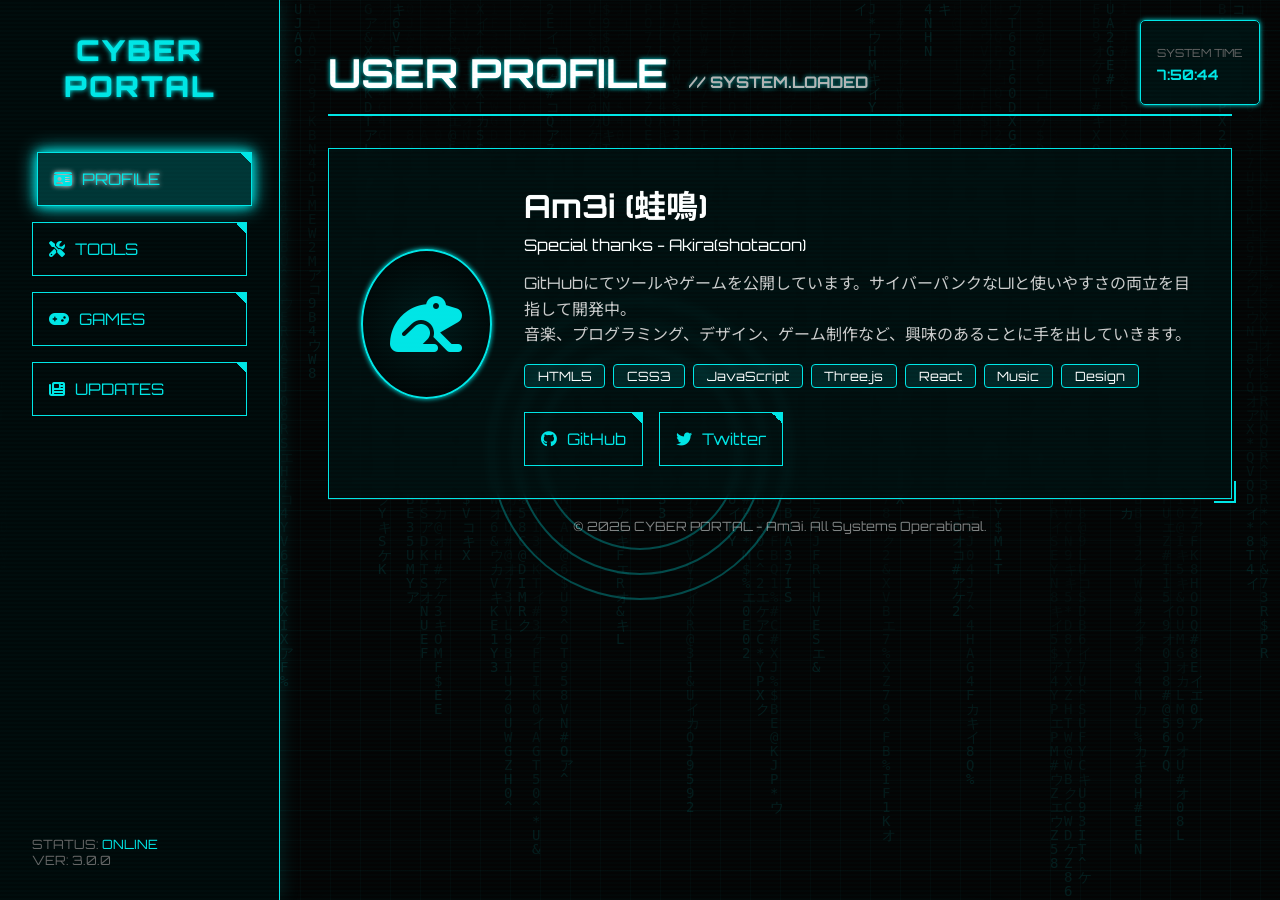
==== index.html @ ef59eb1f "Update index.html" ====
<!DOCTYPE html>
<html lang="ja">
<head>
    <meta charset="UTF-8">
    <meta name="viewport" content="width=device-width, initial-scale=1.0">
    <title>CYBER PORTAL - Am3i</title>
    <!-- Google Fonts -->
    <link href="https://fonts.googleapis.com/css2?family=Orbitron:wght@400;500;700;900&family=Noto+Sans+JP:wght@300;400;500;700&display=swap" rel="stylesheet">
    <!-- Font Awesome (アイコン用) -->
    <link rel="stylesheet" href="https://cdnjs.cloudflare.com/ajax/libs/font-awesome/6.4.0/css/all.min.css">
    
    <style>
        /* --- 変数定義 --- */
        :root {
            --primary-color: #00e6e6;
            --secondary-color: #003333;
            --accent-color: #ff0055;
            --bg-color: #050505;
            --text-color: #ffffff;
            --glass-bg: rgba(0, 30, 30, 0.85);
            --border-width: 2px;
            --glow-strong: 0 0 10px var(--primary-color), 0 0 20px var(--primary-color);
            --glow-soft: 0 0 5px var(--primary-color);
        }

        /* --- 基本設定 --- */
        * {
            box-sizing: border-box;
            margin: 0;
            padding: 0;
        }

        body {
            font-family: 'Orbitron', 'Noto Sans JP', sans-serif;
            background-color: var(--bg-color);
            color: var(--text-color);
            overflow-x: hidden;
            min-height: 100vh;
            display: flex;
            flex-direction: column;
            background-image: 
                linear-gradient(rgba(0, 230, 230, 0.03) 1px, transparent 1px),
                linear-gradient(90deg, rgba(0, 230, 230, 0.03) 1px, transparent 1px);
            background-size: 30px 30px;
            position: relative;
        }

        /* --- 背景アニメーション (Scanline) --- */
        .scanline {
            position: fixed;
            top: 0;
            left: 0;
            width: 100%;
            height: 100%;
            background: linear-gradient(to bottom, transparent 50%, rgba(0, 230, 230, 0.02) 51%);
            background-size: 100% 4px;
            pointer-events: none;
            z-index: 1000;
            animation: scanlineMove 8s linear infinite;
        }

        @keyframes scanlineMove {
            0% { transform: translateY(0); }
            100% { transform: translateY(4px); }
        }

        /* --- マトリックス風背景 --- */
        .matrix-bg {
            position: fixed;
            top: 0;
            left: 0;
            width: 100%;
            height: 100%;
            pointer-events: none;
            z-index: 0;
            opacity: 0.1;
        }

        /* --- 3Dホログラム --- */
        .hologram-container {
            position: fixed;
            top: 50%;
            left: 50%;
            transform: translate(-50%, -50%);
            width: 400px;
            height: 400px;
            pointer-events: none;
            z-index: 0;
            opacity: 0;
            transition: opacity 1s;
        }

        .hologram-container.active {
            opacity: 0.3;
        }

        .hologram-ring {
            position: absolute;
            top: 50%;
            left: 50%;
            transform: translate(-50%, -50%);
            border: 2px solid var(--primary-color);
            border-radius: 50%;
            animation: holoRotate 10s linear infinite;
        }

        .hologram-ring:nth-child(1) {
            width: 300px;
            height: 300px;
            animation-duration: 8s;
        }

        .hologram-ring:nth-child(2) {
            width: 250px;
            height: 250px;
            animation-duration: 12s;
            animation-direction: reverse;
        }

        .hologram-ring:nth-child(3) {
            width: 200px;
            height: 200px;
            animation-duration: 15s;
        }

        @keyframes holoRotate {
            0% { transform: translate(-50%, -50%) rotateZ(0deg) rotateY(60deg); }
            100% { transform: translate(-50%, -50%) rotateZ(360deg) rotateY(60deg); }
        }

        /* --- レイアウト --- */
        .main-container {
            display: flex;
            flex: 1;
            height: 100vh;
            overflow: hidden;
            position: relative;
            z-index: 1;
        }

        /* モバイル対応 */
        @media (max-width: 768px) {
            .main-container {
                flex-direction: column;
            }
        }

        /* --- サイドバー (ナビゲーション) --- */
        .sidebar {
            width: 280px;
            background: rgba(0, 10, 10, 0.9);
            border-right: 1px solid var(--primary-color);
            padding: 2rem;
            display: flex;
            flex-direction: column;
            gap: 2rem;
            box-shadow: 5px 0 15px rgba(0, 230, 230, 0.1);
            z-index: 10;
            backdrop-filter: blur(10px);
        }

        @media (max-width: 768px) {
            .sidebar {
                width: 100%;
                height: auto;
                flex-direction: row;
                padding: 1rem;
                overflow-x: auto;
                border-right: none;
                border-bottom: 1px solid var(--primary-color);
                gap: 1rem;
            }
        }

        .brand {
            font-size: 1.8rem;
            font-weight: 900;
            color: var(--primary-color);
            text-shadow: var(--glow-soft);
            letter-spacing: 2px;
            margin-bottom: 1rem;
            text-align: center;
            cursor: pointer;
            transition: all 0.3s;
            position: relative;
        }

        .brand:hover {
            text-shadow: var(--glow-strong);
            transform: scale(1.05);
        }

        .brand::after {
            content: '';
            position: absolute;
            bottom: -5px;
            left: 0;
            width: 0;
            height: 2px;
            background: var(--primary-color);
            transition: width 0.3s;
        }

        .brand:hover::after {
            width: 100%;
        }

        .nav-menu {
            display: flex;
            flex-direction: column;
            gap: 1rem;
        }

        @media (max-width: 768px) {
            .brand { display: none; }
            .nav-menu { flex-direction: row; width: 100%; justify-content: space-around; }
        }

        /* --- サイバーボタン --- */
        .cyber-button {
            background: transparent;
            border: 1px solid var(--primary-color);
            color: var(--primary-color);
            padding: 1rem;
            font-family: 'Orbitron', sans-serif;
            font-size: 1rem;
            cursor: pointer;
            transition: all 0.2s;
            position: relative;
            overflow: hidden;
            text-align: left;
            display: flex;
            align-items: center;
            gap: 10px;
            text-decoration: none;
        }
        
        .cyber-button::before {
            content: '';
            position: absolute;
            top: 0;
            right: 0;
            width: 10px;
            height: 10px;
            background: linear-gradient(45deg, transparent 50%, var(--primary-color) 50%);
        }

        .cyber-button::after {
            content: '';
            position: absolute;
            top: 50%;
            left: 50%;
            width: 0;
            height: 0;
            background: rgba(0, 230, 230, 0.3);
            border-radius: 50%;
            transform: translate(-50%, -50%);
            transition: width 0.6s, height 0.6s;
        }

        .cyber-button:active::after {
            width: 300px;
            height: 300px;
        }

        .cyber-button:hover, .cyber-button.active {
            background: rgba(0, 230, 230, 0.2);
            box-shadow: var(--glow-strong);
            transform: translateX(5px);
            text-shadow: 0 0 5px #fff;
        }

        @media (max-width: 768px) {
            .cyber-button:hover, .cyber-button.active {
                transform: translateY(-2px);
            }
            .cyber-button {
                justify-content: center;
                padding: 0.8rem;
                font-size: 0.8rem;
                flex: 1;
            }
            .cyber-button span {
                display: none;
            }
            .cyber-button i {
                font-size: 1.2rem;
            }
        }

        /* --- コンテンツエリア --- */
        .content-area {
            flex: 1;
            padding: 3rem;
            overflow-y: auto;
            position: relative;
        }

        @media (max-width: 768px) {
            .content-area {
                padding: 1.5rem;
            }
        }

        .section {
            display: none;
            animation: fadeIn 0.5s ease-in-out;
            max-width: 1000px;
            margin: 0 auto;
        }

        .section.active {
            display: block;
        }

        .section-title {
            font-size: 2.5rem;
            color: var(--text-color);
            border-bottom: 2px solid var(--primary-color);
            padding-bottom: 1rem;
            margin-bottom: 2rem;
            text-shadow: var(--glow-soft);
            position: relative;
        }

        .section-title::after {
            content: ' // SYSTEM.LOADED';
            font-size: 1rem;
            opacity: 0.7;
            margin-left: 1rem;
        }

        /* --- Profile Section --- */
        .profile-card {
            background: rgba(0, 20, 20, 0.6);
            border: 1px solid var(--primary-color);
            padding: 2rem;
            display: flex;
            gap: 2rem;
            align-items: center;
            position: relative;
            backdrop-filter: blur(5px);
        }

        .profile-card::after {
            content: '';
            position: absolute;
            bottom: -5px;
            right: -5px;
            width: 20px;
            height: 20px;
            border-bottom: 2px solid var(--primary-color);
            border-right: 2px solid var(--primary-color);
        }

        .avatar {
            width: 150px;
            height: 150px;
            border: 2px solid var(--primary-color);
            border-radius: 50%;
            background: radial-gradient(circle, #001a1a, #000);
            display: flex;
            align-items: center;
            justify-content: center;
            font-size: 4rem;
            color: var(--primary-color);
            box-shadow: var(--glow-soft);
            overflow: hidden;
            cursor: pointer;
            transition: all 0.3s;
            position: relative;
        }
        
        .avatar:hover {
            transform: scale(1.1) rotate(5deg);
            box-shadow: var(--glow-strong);
        }

        .avatar:active {
            animation: frogJump 0.6s ease-out;
        }

        @keyframes frogJump {
            0% { transform: scale(1) translateY(0); }
            30% { transform: scale(1.2, 0.8) translateY(0); }
            50% { transform: scale(0.9, 1.1) translateY(-50px) rotate(20deg); }
            70% { transform: scale(1.1, 0.9) translateY(-20px) rotate(-10deg); }
            85% { transform: scale(0.95, 1.05) translateY(0); }
            100% { transform: scale(1) translateY(0); }
        }

        .frog-speech {
            position: absolute;
            top: -60px;
            left: 50%;
            transform: translateX(-50%) scale(0);
            background: rgba(0, 230, 230, 0.9);
            color: #000;
            padding: 10px 15px;
            border-radius: 10px;
            font-size: 0.9rem;
            white-space: nowrap;
            pointer-events: none;
            transition: all 0.3s;
            font-family: 'Noto Sans JP', sans-serif;
            z-index: 100;
        }

        .frog-speech::after {
            content: '';
            position: absolute;
            bottom: -10px;
            left: 50%;
            transform: translateX(-50%);
            border-left: 10px solid transparent;
            border-right: 10px solid transparent;
            border-top: 10px solid rgba(0, 230, 230, 0.9);
        }

        .frog-speech.show {
            transform: translateX(-50%) scale(1);
        }

        /* 蛙の波紋エフェクト */
        .ripple {
            position: absolute;
            border: 2px solid var(--primary-color);
            border-radius: 50%;
            width: 150px;
            height: 150px;
            animation: rippleEffect 1s ease-out;
            pointer-events: none;
        }

        @keyframes rippleEffect {
            0% {
                transform: scale(1);
                opacity: 1;
            }
            100% {
                transform: scale(2.5);
                opacity: 0;
            }
        }

        .profile-info h2 {
            font-size: 2rem;
            margin-bottom: 0.5rem;
        }

        .skill-tags {
            display: flex;
            gap: 0.5rem;
            margin-top: 1rem;
            flex-wrap: wrap;
        }

        .tag {
            background: rgba(0, 230, 230, 0.1);
            border: 1px solid var(--primary-color);
            padding: 0.2rem 0.8rem;
            font-size: 0.8rem;
            border-radius: 4px;
            transition: all 0.3s;
            cursor: pointer;
            position: relative;
            overflow: hidden;
        }

        .tag::before {
            content: '';
            position: absolute;
            top: 50%;
            left: 50%;
            width: 0;
            height: 0;
            background: radial-gradient(circle, var(--primary-color), transparent);
            transform: translate(-50%, -50%);
            transition: width 0.3s, height 0.3s;
        }

        .tag:hover::before {
            width: 200px;
            height: 200px;
        }

        .tag:hover {
            background: rgba(0, 230, 230, 0.3);
            transform: translateY(-2px);
            box-shadow: var(--glow-soft);
        }

        @media (max-width: 768px) {
            .profile-card { flex-direction: column; text-align: center; }
        }

        /* --- Grid Layout (Tools & Games) --- */
        .card-grid {
            display: grid;
            grid-template-columns: repeat(auto-fill, minmax(280px, 1fr));
            gap: 2rem;
        }

        .item-card {
            background: rgba(0, 15, 15, 0.8);
            border: 1px solid #333;
            transition: all 0.3s;
            position: relative;
            overflow: hidden;
            height: 100%;
            display: flex;
            flex-direction: column;
            backdrop-filter: blur(5px);
        }

        .item-card::before {
            content: '';
            position: absolute;
            top: 0;
            left: -100%;
            width: 100%;
            height: 100%;
            background: linear-gradient(90deg, transparent, rgba(0, 230, 230, 0.2), transparent);
            transition: left 0.5s;
        }

        .item-card:hover::before {
            left: 100%;
        }

        .item-card:hover {
            border-color: var(--primary-color);
            transform: translateY(-5px) rotateX(2deg);
            box-shadow: var(--glow-soft), 0 10px 30px rgba(0, 0, 0, 0.5);
        }

        .card-image {
            height: 150px;
            background: linear-gradient(135deg, #002222, #001111);
            display: flex;
            align-items: center;
            justify-content: center;
            border-bottom: 1px solid #333;
            font-size: 3rem;
            color: rgba(0, 230, 230, 0.5);
            transition: all 0.3s;
            position: relative;
            overflow: hidden;
        }

        .card-image::before {
            content: '';
            position: absolute;
            width: 100%;
            height: 100%;
            background: radial-gradient(circle at center, rgba(0, 230, 230, 0.1), transparent);
            opacity: 0;
            transition: opacity 0.3s;
        }

        .item-card:hover .card-image::before {
            opacity: 1;
        }

        .item-card:hover .card-image {
            color: var(--primary-color);
            font-size: 3.5rem;
        }

        .item-card:hover .card-image i {
            animation: iconFloat 2s ease-in-out infinite;
        }

        @keyframes iconFloat {
            0%, 100% { transform: translateY(0); }
            50% { transform: translateY(-10px); }
        }

        .card-content {
            padding: 1.5rem;
            flex: 1;
            display: flex;
            flex-direction: column;
        }

        .card-title {
            font-size: 1.2rem;
            color: var(--primary-color);
            margin-bottom: 0.5rem;
        }

        .card-desc {
            font-size: 0.9rem;
            color: #ccc;
            margin-bottom: 1rem;
            flex: 1;
            line-height: 1.5;
        }

        .card-link {
            display: inline-block;
            text-align: center;
            background: rgba(0, 230, 230, 0.1);
            border: 1px solid var(--primary-color);
            color: var(--primary-color);
            padding: 0.5rem;
            text-decoration: none;
            transition: all 0.2s;
            margin-top: auto;
            position: relative;
            overflow: hidden;
        }

        .card-link::before {
            content: '';
            position: absolute;
            top: 0;
            left: -100%;
            width: 100%;
            height: 100%;
            background: var(--primary-color);
            transition: left 0.3s;
            z-index: -1;
        }

        .card-link:hover::before {
            left: 0;
        }

        .card-link:hover {
            color: #000;
        }

        /* --- Update Logs (Accordion) --- */
        .update-list {
            display: flex;
            flex-direction: column;
            gap: 1rem;
        }

        .update-item {
            border: 1px solid rgba(0, 230, 230, 0.3);
            background: rgba(0, 10, 10, 0.5);
            backdrop-filter: blur(5px);
            transition: all 0.3s;
        }

        .update-item:hover {
            border-color: var(--primary-color);
            box-shadow: var(--glow-soft);
        }

        .update-summary {
            padding: 1rem 1.5rem;
            cursor: pointer;
            display: flex;
            justify-content: space-between;
            align-items: center;
            list-style: none;
            transition: 0.2s;
        }
        
        .update-summary::-webkit-details-marker {
            display: none;
        }

        .update-summary:hover {
            background: rgba(0, 230, 230, 0.1);
        }

        .update-date {
            font-family: 'Orbitron';
            color: var(--primary-color);
            min-width: 120px;
        }
        
        .update-title {
            flex: 1;
            font-weight: bold;
        }

        .update-icon {
            transition: transform 0.3s;
        }

        details[open] .update-icon {
            transform: rotate(180deg);
        }

        details[open] .update-summary {
            border-bottom: 1px solid rgba(0, 230, 230, 0.3);
            background: rgba(0, 230, 230, 0.05);
        }

        .update-details {
            padding: 1.5rem;
            line-height: 1.6;
            color: #ddd;
            animation: fadeIn 0.3s;
        }

        .update-details ul {
            padding-left: 1.5rem;
        }

        .new-badge {
            background: var(--accent-color);
            color: white;
            padding: 2px 8px;
            font-size: 0.7rem;
            border-radius: 2px;
            margin-right: 10px;
            animation: pulse 2s infinite;
        }

        /* --- Footer --- */
        .cyber-footer {
            text-align: center;
            padding: 1rem;
            font-size: 0.8rem;
            opacity: 0.5;
            border-top: 1px solid #333;
            cursor: pointer;
            transition: all 0.3s;
            position: relative;
        }

        .cyber-footer:hover {
            opacity: 1;
            color: var(--primary-color);
        }

        /* --- パーティクル --- */
        .particle {
            position: fixed;
            pointer-events: none;
            z-index: 999;
            font-size: 20px;
            animation: particleFloat 2s ease-out forwards;
        }

        @keyframes particleFloat {
            0% { 
                opacity: 1;
                transform: translateY(0) scale(1) rotate(0deg);
            }
            100% { 
                opacity: 0;
                transform: translateY(-100px) scale(0) rotate(360deg);
            }
        }

        /* --- 時計とステータス表示 --- */
        .status-display {
            position: fixed;
            top: 20px;
            right: 20px;
            background: rgba(0, 20, 20, 0.8);
            border: 1px solid var(--primary-color);
            padding: 1rem;
            border-radius: 5px;
            font-family: 'Orbitron';
            font-size: 0.9rem;
            z-index: 100;
            backdrop-filter: blur(10px);
            box-shadow: var(--glow-soft);
        }

        .status-display div {
            margin: 5px 0;
        }

        .status-label {
            color: #666;
            font-size: 0.7rem;
        }

        .status-value {
            color: var(--primary-color);
            font-weight: bold;
        }

        @media (max-width: 768px) {
            .status-display {
                top: auto;
                bottom: 80px;
                right: 10px;
                font-size: 0.7rem;
                padding: 0.5rem;
            }
        }

        /* --- コマンドライン風ターミナル --- */
        .terminal {
            position: fixed;
            bottom: -400px;
            left: 50%;
            transform: translateX(-50%);
            width: 90%;
            max-width: 700px;
            height: 350px;
            background: rgba(0, 0, 0, 0.95);
            border: 2px solid var(--primary-color);
            border-radius: 5px;
            padding: 1rem;
            font-family: 'Courier New', monospace;
            font-size: 0.9rem;
            color: var(--primary-color);
            z-index: 2000;
            transition: bottom 0.5s cubic-bezier(0.68, -0.55, 0.265, 1.55);
            overflow-y: auto;
            box-shadow: 0 -10px 50px rgba(0, 230, 230, 0.3);
        }

        .terminal.show {
            bottom: 20px;
        }

        .terminal-header {
            display: flex;
            justify-content: space-between;
            margin-bottom: 10px;
            border-bottom: 1px solid var(--primary-color);
            padding-bottom: 5px;
        }

        .terminal-close {
            cursor: pointer;
            color: var(--accent-color);
            transition: all 0.2s;
        }

        .terminal-close:hover {
            color: #fff;
            text-shadow: 0 0 10px var(--accent-color);
        }

        .terminal-line {
            margin: 5px 0;
            animation: typeIn 0.5s;
        }

        .terminal-line::before {
            content: '> ';
            color: var(--primary-color);
        }

        @keyframes typeIn {
            from { opacity: 0; transform: translateX(-10px); }
            to { opacity: 1; transform: translateX(0); }
        }

        /* --- Animations --- */
        @keyframes fadeIn {
            from { opacity: 0; transform: translateY(10px); }
            to { opacity: 1; transform: translateY(0); }
        }

        @keyframes pulse {
            0% { box-shadow: 0 0 0 0 rgba(255, 0, 85, 0.7); }
            70% { box-shadow: 0 0 0 10px rgba(255, 0, 85, 0); }
            100% { box-shadow: 0 0 0 0 rgba(255, 0, 85, 0); }
        }

        @keyframes glitch {
            0% { transform: translate(0); }
            20% { transform: translate(-2px, 2px); }
            40% { transform: translate(-2px, -2px); }
            60% { transform: translate(2px, 2px); }
            80% { transform: translate(2px, -2px); }
            100% { transform: translate(0); }
        }

        .glitch-text {
            cursor: pointer;
            transition: all 0.3s;
        }

        .glitch-text:hover {
            animation: glitch 0.3s infinite;
            color: var(--primary-color);
        }

        /* --- カーソルトレイル --- */
        .cursor-trail {
            position: fixed;
            width: 10px;
            height: 10px;
            border-radius: 50%;
            background: var(--primary-color);
            pointer-events: none;
            z-index: 9999;
            opacity: 0.5;
            animation: trailFade 0.5s forwards;
        }

        @keyframes trailFade {
            to {
                transform: scale(2);
                opacity: 0;
            }
        }

        /* --- スクロールバーカスタマイズ --- */
        ::-webkit-scrollbar {
            width: 10px;
        }

        ::-webkit-scrollbar-track {
            background: #000;
            border-left: 1px solid #333;
        }

        ::-webkit-scrollbar-thumb {
            background: var(--primary-color);
            border-radius: 5px;
        }

        ::-webkit-scrollbar-thumb:hover {
            background: #00ffff;
        }
        
        /* --- 隠し要素: Akira Reveal --- */
        .secret-overlay {
            position: fixed;
            top: 0;
            left: 0;
            width: 100%;
            height: 100%;
            background: rgba(0, 0, 0, 0.85);
            z-index: 10000;
            display: flex;
            align-items: center;
            justify-content: center;
            opacity: 0;
            pointer-events: none;
            transition: opacity 0.5s;
            perspective: 1500px; /* 3D効果用 */
        }
        
        .secret-overlay.active {
            opacity: 1;
            pointer-events: auto;
        }
        
        .secret-page {
            width: 80%;
            max-width: 600px;
            height: auto;
            background: #fff;
            padding: 20px;
            border-radius: 5px;
            transform-origin: left center;
            transform: rotateY(-90deg); /* 閉じた本のように初期状態は横向き */
            transition: transform 1s cubic-bezier(0.175, 0.885, 0.32, 1.275);
            box-shadow: 0 0 50px rgba(0, 230, 230, 0.2);
            position: relative;
        }
        
        .secret-overlay.active .secret-page {
            transform: rotateY(0deg); /* ページが開く */
        }
        
        /* ページめくり効果のディテール */
        .secret-page::before {
            content: '';
            position: absolute;
            top: 0;
            bottom: 0;
            left: 0;
            width: 40px;
            background: linear-gradient(to right, rgba(0,0,0,0.2), transparent);
            pointer-events: none;
        }

    </style>
</head>
<body>

    <canvas class="matrix-bg" id="matrixCanvas"></canvas>
    <div class="scanline"></div>
    
    <!-- ホログラム演出 -->
    <div class="hologram-container" id="hologram">
        <div class="hologram-ring"></div>
        <div class="hologram-ring"></div>
        <div class="hologram-ring"></div>
    </div>

    <!-- ステータス表示 (VISITORS削除) -->
    <div class="status-display">
        <div><span class="status-label">SYSTEM TIME</span></div>
        <div class="status-value" id="currentTime">00:00:00</div>
    </div>

    <div class="main-container">
        <!-- ナビゲーションサイドバー -->
<nav class="sidebar">
<div class="brand" onclick="brandClick()">CYBER<br>PORTAL</div>
<div class="nav-menu">
<button class="cyber-button active" onclick="showSection('profile')">
<i class="fas fa-id-card"></i> <span>PROFILE</span>
</button>
<button class="cyber-button" onclick="showSection('tools')">
<i class="fas fa-tools"></i> <span>TOOLS</span>
</button>
<button class="cyber-button" onclick="showSection('games')">
<i class="fas fa-gamepad"></i> <span>GAMES</span>
</button>
<button class="cyber-button" onclick="showSection('updates')">
<i class="fas fa-newspaper"></i> <span>UPDATES</span>
</button>
</div>
        <div style="margin-top: auto; font-size: 0.8rem; color: #666;">
            STATUS: <span style="color: var(--primary-color)">ONLINE</span><br>
            VER: 3.0.0
        </div>
    </nav>

    <!-- メインコンテンツ -->
    <main class="content-area">
        
        <!-- 自己紹介セクション -->
        <section id="profile" class="section active">
            <h1 class="section-title">USER PROFILE</h1>
            <div class="profile-card">
                <div class="avatar" onclick="frogClick(event)">
                    <div class="frog-speech" id="frogSpeech">ケロケロ🐸</div>
                    <i class="fas fa-frog"></i>
                </div>
                <div class="profile-info">
                    <h2 class="glitch-text">Am3i (蛙鳴)</h2>
                    <!-- 隠し要素トリガー -->
                    <p id="special-thanks-trigger" style="cursor: help; transition: color 0.3s;" onmouseover="this.style.color='var(--accent-color)'" onmouseout="this.style.color=''">
                        Special thanks - Akira(shotacon)
                    </p>
                    <p style="margin-top: 1rem; color: #ccc; line-height: 1.6;">
                        GitHubにてツールやゲームを公開しています。サイバーパンクなUIと使いやすさの両立を目指して開発中。<br>
                        音楽、プログラミング、デザイン、ゲーム制作など、興味のあることに手を出していきます。
                    </p>
                    <div class="skill-tags">
                        <span class="tag" onclick="tagClick(event, this)">HTML5</span>
                        <span class="tag" onclick="tagClick(event, this)">CSS3</span>
                        <span class="tag" onclick="tagClick(event, this)">JavaScript</span>
                        <span class="tag" onclick="tagClick(event, this)">Three.js</span>
                        <span class="tag" onclick="tagClick(event, this)">React</span>
                        <span class="tag" onclick="tagClick(event, this)">Music</span>
                        <span class="tag" onclick="tagClick(event, this)">Design</span>
                    </div>
                    <div style="margin-top: 1.5rem; display: flex; gap: 1rem;">
                        <a href="#" class="cyber-button" style="width: auto; display: inline-flex;">
                            <i class="fab fa-github"></i> GitHub
                        </a>
                        <a href="#" class="cyber-button" style="width: auto; display: inline-flex;">
                            <i class="fab fa-twitter"></i> Twitter
                        </a>
                    </div>
                </div>
            </div>
        </section>

        <!-- ツールセクション -->
        <section id="tools" class="section">
            <h1 class="section-title">SYSTEM TOOLS</h1>
            <div class="card-grid">
                <div class="item-card">
                    <div class="card-image"><i class="fas fa-calculator"></i></div>
                    <div class="card-content">
                        <h3 class="card-title">Cyber Calculator</h3>
                        <p class="card-desc">素因数分解、乗算、除算を高速に行う多機能計算ユニット。サイバーパンクなUIで数学をサポート。</p>
                        <a href="./cyber_calculator.html" class="card-link">LAUNCH TOOL</a>
                    </div>
                </div>
                
                <div class="item-card">
                    <div class="card-image"><i class="fas fa-cube"></i></div>
                    <div class="card-content">
                        <h3 class="card-title">Polyhedra Viewer</h3>
                        <p class="card-desc">正多面体の描画と変形（切頂）を行う3Dビジュアライザー。</p>
                        <a href="./polyhedra_viewer.html" class="card-link">LAUNCH TOOL</a>
                    </div>
                </div>
                
                 <div class="item-card">
                    <div class="card-image"><i class="fas fa-shapes"></i></div>
                    <div class="card-content">
                        <h3 class="card-title">Intersection Lab</h3>
                        <p class="card-desc">多面体同士の共通部分（交差）をシミュレーションし、結果を可視化する研究用ツール。</p>
                        <a href="./intersection_lab.html" class="card-link">LAUNCH TOOL</a>
                    </div>
                </div>
            </div>
        </section>

        <!-- ゲームセクション -->
        <section id="games" class="section">
            <h1 class="section-title">GAMES LIBRARY</h1>
            <div class="card-grid">
                <div class="item-card" style="border-color: var(--primary-color); box-shadow: 0 0 10px rgba(0,230,230,0.2);">
                    <div class="card-image"><i class="fas fa-brain"></i></div>
                    <div class="card-content">
                        <h3 class="card-title">数速バトル <span class="new-badge">HOT</span></h3>
                        <p class="card-desc">制限時間内に計算問題を解き続けるハイスピード脳トレゲーム。サイバーな演出と共に限界に挑め。</p>
                        <a href="./math_battle.html" class="card-link">PLAY GAME</a>
                    </div>
                </div>
                
                <div class="item-card">
                    <div class="card-image"><i class="fas fa-music"></i></div>
                    <div class="card-content">
                        <h3 class="card-title">Rhythm Echo</h3>
                        <p class="card-desc">音が反響する空間でリズムを刻む。視覚と聴覚で楽しむリズムアクション。</p>
                        <a href="./rhythm_echo.html" class="card-link">PLAY GAME</a>
                    </div>
                </div>

                <div class="item-card">
                    <div class="card-image"><i class="fas fa-book-open"></i></div>
                    <div class="card-content">
                        <h3 class="card-title">Missing Pieces</h3>
                        <p class="card-desc">「娘の手記」と「父の手記」。失われた記憶の断片を読み解くノベルアドベンチャー。</p>
                        <a href="./missing_pieces.html" class="card-link">READ LOGS</a>
                    </div>
                </div>

                <div class="item-card">
                    <div class="card-image"><i class="fas fa-skull"></i></div>
                    <div class="card-content">
                        <h3 class="card-title">The Last Diary</h3>
                        <p class="card-desc">終末世界に残された最後の日記。静寂とノイズの中で語られる物語。</p>
                        <a href="./last_diary.html" class="card-link">READ LOGS</a>
                    </div>
                </div>
            </div>
        </section>

        <!-- アプデ情報セクション -->
        <section id="updates" class="section">
            <h1 class="section-title">UPDATE LOGS</h1>
            <div class="update-list">
                
                <details class="update-item" open>
                    <summary class="update-summary">
                        <span class="update-date">2026.01.11</span>
                        <span class="update-title"><span class="new-badge">NEW</span>プレミアムギミック実装</span>
                        <i class="fas fa-chevron-down update-icon"></i>
                    </summary>
                    <div class="update-details">
                        <p>サイトに高度なインタラクティブ要素を追加しました。</p>
                        <ul>
                            <li><strong>マトリックス背景</strong>: 動的な文字の雨エフェクト</li>
                            <li><strong>3Dホログラム</strong>: 回転するサイバーリング演出</li>
                            <li><strong>リアルタイム時計</strong>: システム時刻表示</li>
                            <li><strong>蛙ジャンプ</strong>: クリックで物理演算付きジャンプ + 波紋</li>
                            <li><strong>カーソルトレイル</strong>: マウス移動時の軌跡エフェクト</li>
                            <li><strong>ターミナル</strong>: フッタークリックでシステムログ表示</li>
                            <li><strong>隠しファイル</strong>: 特定のテキストに秘密のアクセス権を付与</li>
                        </ul>
                    </div>
                </details>

                <details class="update-item">
                    <summary class="update-summary">
                        <span class="update-date">2026.01.11</span>
                        <span class="update-title">ツール・ゲーム追加</span>
                        <i class="fas fa-chevron-down update-icon"></i>
                    </summary>
                    <div class="update-details">
                        <p>新たなコンテンツをライブラリに追加しました。</p>
                        <ul>
                            <li><strong>Cyber Calculator</strong>: 素因数分解・乗除機能の実装</li>
                            <li><strong>Polyhedra Tools</strong>: 3D図形描画・交差シミュレーション</li>
                            <li><strong>Game Library</strong>: Rhythm Echo, Missing Pieces, Last Diaryを追加</li>
                        </ul>
                    </div>
                </details>

                <details class="update-item">
                    <summary class="update-summary">
                        <span class="update-date">2026.01.10</span>
                        <span class="update-title">ポータルサイト公開</span>
                        <i class="fas fa-chevron-down update-icon"></i>
                    </summary>
                    <div class="update-details">
                        <p>GitHub Pagesにてポートフォリオサイトを正式オープンしました。</p>
                        <ul>
                            <li>UIデザインの全面刷新（サイバーテーマ適用）</li>
                            <li>レスポンシブ対応（スマートフォン表示の最適化）</li>
                        </ul>
                    </div>
                </details>
            </div>
        </section>

        <footer class="cyber-footer" onclick="toggleTerminal()">
            &copy; 2026 CYBER PORTAL - Am3i. All Systems Operational.
        </footer>
    </main>
</div>

<!-- 隠し画像オーバーレイ -->
<div id="secret-overlay" class="secret-overlay" onclick="closeSecret()">
    <div class="secret-page" onclick="event.stopPropagation()">
        <img src="akira.png" alt="Akira" style="width: 100%; height: auto; border-radius: 5px; display: block;">
        <div style="text-align: center; margin-top: 15px; color: #333; font-family: serif; font-style: italic;">
            "SECRET ARCHIVE ACCESSED"
        </div>
        <div style="text-align: center; margin-top: 10px;">
            <button onclick="closeSecret()" style="background: #333; color: white; border: none; padding: 5px 15px; cursor: pointer; border-radius: 3px;">CLOSE</button>
        </div>
    </div>
</div>

<!-- ターミナル -->
<div class="terminal" id="terminal">
    <div class="terminal-header">
        <span>SYSTEM.LOG v3.0.0</span>
        <span class="terminal-close" onclick="toggleTerminal()">[ X ]</span>
    </div>
    <div class="terminal-line">Initializing CYBER PORTAL v3.0.0...</div>
    <div class="terminal-line">Loading user profile: Am3i (蛙鳴)</div>
    <div class="terminal-line">Graphics engine: WebGL 2.0 [OK]</div>
    <div class="terminal-line">Matrix renderer: Active [OK]</div>
    <div class="terminal-line">Hologram system: Online [OK]</div>
    <div class="terminal-line">Particle engine: Initialized [OK]</div>
    <div class="terminal-line">Audio system: Standby [OK]</div>
    <div class="terminal-line">Cursor trail: Enabled [OK]</div>
    <div class="terminal-line">Easter eggs: 7 hidden [CLASSIFIED]</div>
    <div class="terminal-line" style="color: var(--primary-color); margin-top: 10px; font-weight: bold;">>>> STATUS: ALL SYSTEMS OPERATIONAL <<<</div>
    <div class="terminal-line" style="color: #666; margin-top: 10px; font-size: 0.8rem;">Tip: Try clicking the frog multiple times...</div>
</div>

<script>
    // --- マトリックス背景 ---
    const canvas = document.getElementById('matrixCanvas');
    const ctx = canvas.getContext('2d');
    canvas.width = window.innerWidth;
    canvas.height = window.innerHeight;

    const chars = 'ABCDEFGHIJKLMNOPQRSTUVWXYZ0123456789@#$%^&*アイウエオカキクケコ';
    const fontSize = 14;
    const columns = canvas.width / fontSize;
    const drops = Array(Math.floor(columns)).fill(1);

    function drawMatrix() {
        ctx.fillStyle = 'rgba(5, 5, 5, 0.05)';
        ctx.fillRect(0, 0, canvas.width, canvas.height);
        
        ctx.fillStyle = '#00e6e6';
        ctx.font = fontSize + 'px monospace';
        
        for (let i = 0; i < drops.length; i++) {
            const text = chars[Math.floor(Math.random() * chars.length)];
            ctx.fillText(text, i * fontSize, drops[i] * fontSize);
            
            if (drops[i] * fontSize > canvas.height && Math.random() > 0.975) {
                drops[i] = 0;
            }
            drops[i]++;
        }
    }

    setInterval(drawMatrix, 35);

    window.addEventListener('resize', () => {
        canvas.width = window.innerWidth;
        canvas.height = window.innerHeight;
    });

    // --- 時計更新 ---
    function updateClock() {
        const now = new Date();
        const timeString = now.toLocaleTimeString('ja-JP', { hour12: false });
        document.getElementById('currentTime').textContent = timeString;
    }
    setInterval(updateClock, 1000);
    updateClock();

    // --- セクション切り替え ---
    function showSection(sectionId) {
        document.querySelectorAll('.section').forEach(sec => {
            sec.classList.remove('active');
        });
        const target = document.getElementById(sectionId);
        if (target) {
            target.classList.add('active');
        }

        document.querySelectorAll('.cyber-button').forEach(btn => {
            btn.classList.remove('active');
        });
        
        const buttons = document.querySelectorAll('.nav-menu .cyber-button');
        const indexMap = { 'profile': 0, 'tools': 1, 'games': 2, 'updates': 3 };
        if (buttons[indexMap[sectionId]]) {
            buttons[indexMap[sectionId]].classList.add('active');
        }

        // セクション切り替え時にホログラム表示
        const hologram = document.getElementById('hologram');
        hologram.classList.add('active');
        setTimeout(() => {
            hologram.classList.remove('active');
        }, 2000);
    }

    // --- 蛙クリック ---
    const frogMessages = [
        'ケロケロ🐸',
        'ゲコゲコ！',
        'ピョン！',
        '雨が好き☔',
        'コーディング中💻',
        'バグ見つけた🐛',
        'Am3i参上！',
        'いろいろやります✨'
    ];
    let frogClickCount = 0;

    function frogClick(event) {
        const speech = document.getElementById('frogSpeech');
        const randomMsg = frogMessages[Math.floor(Math.random() * frogMessages.length)];
        speech.textContent = randomMsg;
        speech.classList.add('show');
        
        setTimeout(() => {
            speech.classList.remove('show');
        }, 2000);

        // 波紋エフェクト
        const avatar = event.currentTarget;
        const ripple = document.createElement('div');
        ripple.className = 'ripple';
        ripple.style.position = 'absolute';
        ripple.style.top = '0';
        ripple.style.left = '0';
        avatar.appendChild(ripple);
        
        setTimeout(() => {
            ripple.remove();
        }, 1000);

        // パーティクル生成
        createParticle('🐸', event.pageX, event.pageY);
        
        frogClickCount++;
        if (frogClickCount === 10) {
            showAchievement('🐸 Achievement: Frog Master!');
        }
        if (frogClickCount === 50) {
            showAchievement('🎉 Secret Achievement: Frog Whisperer!');
        }
    }

    // --- パーティクル生成 ---
    function createParticle(symbol, x, y) {
        const particle = document.createElement('div');
        particle.className = 'particle';
        particle.textContent = symbol;
        particle.style.left = x + 'px';
        particle.style.top = y + 'px';
        document.body.appendChild(particle);
        
        setTimeout(() => {
            particle.remove();
        }, 2000);
    }

    // --- タグクリック ---
    function tagClick(event, element) {
        const symbols = ['✨', '⚡', '🚀', '💎', '🔥', '⭐', '💫'];
        const randomSymbol = symbols[Math.floor(Math.random() * symbols.length)];
        createParticle(randomSymbol, event.pageX, event.pageY);
        
        // 複数パーティクル
        for(let i = 0; i < 3; i++) {
            setTimeout(() => {
                const offsetX = (Math.random() - 0.5) * 40;
                const offsetY = (Math.random() - 0.5) * 40;
                createParticle(randomSymbol, event.pageX + offsetX, event.pageY + offsetY);
            }, i * 100);
        }
    }

    // --- ブランドクリック ---
    let brandClickCount = 0;
    function brandClick() {
        brandClickCount++;
        createParticle('🎯', event.pageX, event.pageY);
        
        if (brandClickCount === 3) {
            showAchievement('🎨 You found a secret!');
        }
    }

    // --- 実績表示 ---
    function showAchievement(message) {
        const achievement = document.createElement('div');
        achievement.style.cssText = `
            position: fixed;
            top: 50%;
            left: 50%;
            transform: translate(-50%, -50%) scale(0);
            background: rgba(0, 230, 230, 0.95);
            color: #000;
            padding: 2rem 3rem;
            border-radius: 10px;
            font-size: 1.5rem;
            font-weight: bold;
            z-index: 10000;
            box-shadow: 0 0 50px rgba(0, 230, 230, 0.8);
            transition: all 0.3s cubic-bezier(0.68, -0.55, 0.265, 1.55);
        `;
        achievement.textContent = message;
        document.body.appendChild(achievement);
        
        setTimeout(() => {
            achievement.style.transform = 'translate(-50%, -50%) scale(1)';
        }, 10);
        
        setTimeout(() => {
            achievement.style.transform = 'translate(-50%, -50%) scale(0)';
            setTimeout(() => achievement.remove(), 300);
        }, 3000);
    }

    // --- グリッチテキスト ---
    const glitchTexts = document.querySelectorAll('.glitch-text');
    const glitchChars = 'ABCDEFGHIJKLMNOPQRSTUVWXYZ0123456789@#$%^&*';

    glitchTexts.forEach(text => {
        const original = text.innerText;
        text.addEventListener('mouseover', () => {
            let iteration = 0;
            const interval = setInterval(() => {
                text.innerText = text.innerText
                    .split('')
                    .map((char, index) => {
                        if(index < iteration) return original[index];
                        return glitchChars[Math.floor(Math.random() * glitchChars.length)];
                    })
                    .join('');
                
                if(iteration >= original.length) clearInterval(interval);
                iteration += 1 / 3;
            }, 30);
        });
    });

    // --- ターミナル切り替え ---
    function toggleTerminal() {
        const terminal = document.getElementById('terminal');
        terminal.classList.toggle('show');
    }

    // --- カーソルトレイル ---
    let trailTimeout;
    document.addEventListener('mousemove', (e) => {
        clearTimeout(trailTimeout);
        trailTimeout = setTimeout(() => {
            if (Math.random() > 0.7) {
                const trail = document.createElement('div');
                trail.className = 'cursor-trail';
                trail.style.left = e.pageX + 'px';
                trail.style.top = e.pageY + 'px';
                document.body.appendChild(trail);
                
                setTimeout(() => trail.remove(), 500);
            }
        }, 50);
    });

    // --- 隠し要素制御 (Akira Reveal) ---
    const thanksTrigger = document.getElementById('special-thanks-trigger');
    const secretOverlay = document.getElementById('secret-overlay');

    thanksTrigger.addEventListener('click', function() {
        secretOverlay.classList.add('active');
        createParticle('🔓', event.pageX, event.pageY);
    });

    function closeSecret() {
        secretOverlay.classList.remove('active');
    }

    // --- 初期化 ---
    window.addEventListener('load', () => {
        console.log('%c╔═══════════════════════════════════════╗', 'color: #00e6e6; font-size: 12px;');
        console.log('%c║   CYBER PORTAL v3.0.0 INITIALIZED   ║', 'color: #00e6e6; font-size: 14px; font-weight: bold;');
        console.log('%c╚═══════════════════════════════════════╝', 'color: #00e6e6; font-size: 12px;');
        console.log('%c Am3i (蛙鳴) - いろいろやります🐸 ', 'background: #003333; color: #00e6e6; font-size: 14px; padding: 5px;');
        
        // 初回ホログラム表示
        setTimeout(() => {
            document.getElementById('hologram').classList.add('active');
            setTimeout(() => {
                document.getElementById('hologram').classList.remove('active');
            }, 3000);
        }, 500);
    });
</script>
</body>
</html>
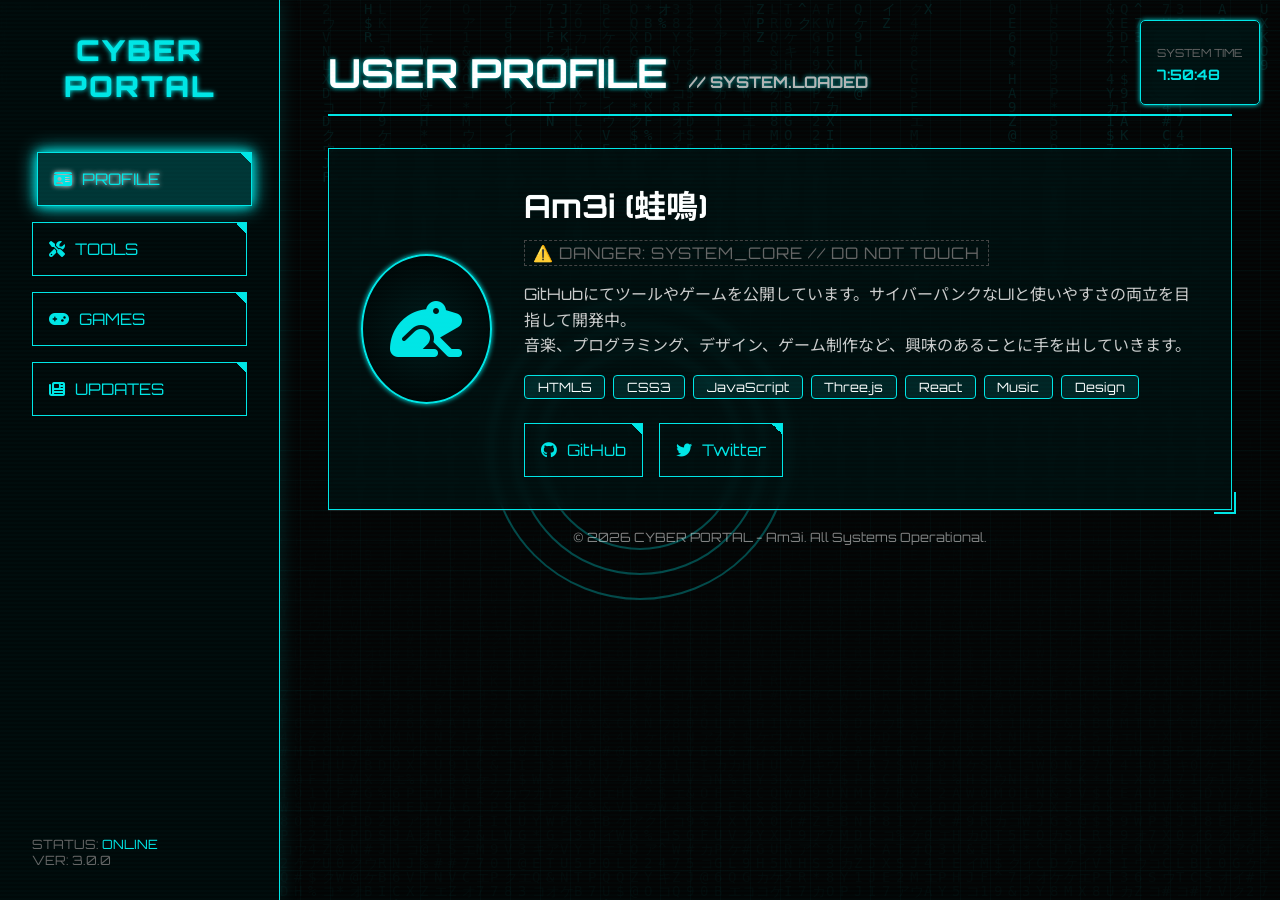
==== commit 3081e6ed: "Update index.html" ====
--- a/index.html
+++ b/index.html
@@ -76,6 +76,65 @@
             opacity: 0.1;
         }
 
+        /* --- 遷移用ハイパードライブ・オーバーレイ --- */
+        .warp-overlay {
+            position: fixed;
+            top: 0;
+            left: 0;
+            width: 100%;
+            height: 100%;
+            background: #000;
+            z-index: 20000; /* 最前面 */
+            opacity: 0;
+            pointer-events: none;
+            transition: opacity 0.5s;
+            display: flex;
+            align-items: center;
+            justify-content: center;
+        }
+        
+        .warp-overlay.active {
+            opacity: 1;
+            pointer-events: auto;
+        }
+
+        canvas#warpCanvas {
+            position: absolute;
+            top: 0;
+            left: 0;
+            width: 100%;
+            height: 100%;
+        }
+
+        .warp-message {
+            position: absolute;
+            color: #fff;
+            font-family: 'Orbitron';
+            font-size: 2rem;
+            letter-spacing: 5px;
+            text-shadow: 0 0 20px #fff;
+            z-index: 20001;
+            opacity: 0;
+        }
+        
+        .whiteout-flash {
+            position: fixed;
+            top: 0;
+            left: 0;
+            width: 100%;
+            height: 100%;
+            background: white;
+            z-index: 20002;
+            opacity: 0;
+            pointer-events: none;
+            transition: opacity 2s ease-in;
+        }
+        
+        .whiteout-flash.active {
+            opacity: 1;
+            transition: opacity 0.2s cubic-bezier(0.1, 0.9, 0.2, 1.0); /* 急激に光る */
+        }
+
         /* --- 3Dホログラム --- */
         .hologram-container {
             position: fixed;
@@ -372,21 +431,22 @@
         }
         
         .avatar:hover {
-            transform: scale(1.1) rotate(5deg);
+            transform: scale(1.1);
             box-shadow: var(--glow-strong);
         }
 
-        .avatar:active {
-            animation: frogJump 0.6s ease-out;
-        }
-
-        @keyframes frogJump {
-            0% { transform: scale(1) translateY(0); }
-            30% { transform: scale(1.2, 0.8) translateY(0); }
-            50% { transform: scale(0.9, 1.1) translateY(-50px) rotate(20deg); }
-            70% { transform: scale(1.1, 0.9) translateY(-20px) rotate(-10deg); }
-            85% { transform: scale(0.95, 1.05) translateY(0); }
-            100% { transform: scale(1) translateY(0); }
+        /* 蛙のグリッチエフェクト */
+        .avatar.glitch-active {
+            animation: frogGlitch 0.2s linear infinite;
+        }
+
+        @keyframes frogGlitch {
+            0% { transform: translate(0); filter: hue-rotate(0deg); }
+            20% { transform: translate(-5px, 5px); filter: hue-rotate(90deg) contrast(1.5); }
+            40% { transform: translate(-5px, -5px); filter: hue-rotate(180deg); }
+            60% { transform: translate(5px, 5px); filter: hue-rotate(270deg) contrast(1.5); }
+            80% { transform: translate(5px, -5px); filter: hue-rotate(0deg); }
+            100% { transform: translate(0); filter: hue-rotate(0deg); }
         }
 
         .frog-speech {
@@ -877,8 +937,8 @@
         }
 
         .glitch-text:hover {
-            animation: glitch 0.3s infinite;
             color: var(--primary-color);
+            text-shadow: 2px 0 var(--accent-color), -2px 0 blue;
         }
 
         /* --- カーソルトレイル --- */
@@ -920,59 +980,6 @@
             background: #00ffff;
         }
         
-        /* --- 隠し要素: Akira Reveal --- */
-        .secret-overlay {
-            position: fixed;
-            top: 0;
-            left: 0;
-            width: 100%;
-            height: 100%;
-            background: rgba(0, 0, 0, 0.85);
-            z-index: 10000;
-            display: flex;
-            align-items: center;
-            justify-content: center;
-            opacity: 0;
-            pointer-events: none;
-            transition: opacity 0.5s;
-            perspective: 1500px; /* 3D効果用 */
-        }
-        
-        .secret-overlay.active {
-            opacity: 1;
-            pointer-events: auto;
-        }
-        
-        .secret-page {
-            width: 80%;
-            max-width: 600px;
-            height: auto;
-            background: #fff;
-            padding: 20px;
-            border-radius: 5px;
-            transform-origin: left center;
-            transform: rotateY(-90deg); /* 閉じた本のように初期状態は横向き */
-            transition: transform 1s cubic-bezier(0.175, 0.885, 0.32, 1.275);
-            box-shadow: 0 0 50px rgba(0, 230, 230, 0.2);
-            position: relative;
-        }
-        
-        .secret-overlay.active .secret-page {
-            transform: rotateY(0deg); /* ページが開く */
-        }
-        
-        /* ページめくり効果のディテール */
-        .secret-page::before {
-            content: '';
-            position: absolute;
-            top: 0;
-            bottom: 0;
-            left: 0;
-            width: 40px;
-            background: linear-gradient(to right, rgba(0,0,0,0.2), transparent);
-            pointer-events: none;
-        }
-
     </style>
 </head>
 <body>
@@ -980,6 +987,15 @@
     <canvas class="matrix-bg" id="matrixCanvas"></canvas>
     <div class="scanline"></div>
     
+    <!-- 遷移アニメーション用オーバーレイ -->
+    <div id="warp-overlay" class="warp-overlay">
+        <canvas id="warpCanvas"></canvas>
+        <div class="warp-message" id="warpMessage">INITIATING HYPER DIVE...</div>
+    </div>
+    
+    <!-- ホワイトアウト用フラッシュ -->
+    <div id="whiteout-flash" class="whiteout-flash"></div>
+
     <!-- ホログラム演出 -->
     <div class="hologram-container" id="hologram">
         <div class="hologram-ring"></div>
@@ -987,7 +1003,7 @@
         <div class="hologram-ring"></div>
     </div>
 
-    <!-- ステータス表示 (VISITORS削除) -->
+    <!-- ステータス表示 -->
     <div class="status-display">
         <div><span class="status-label">SYSTEM TIME</span></div>
         <div class="status-value" id="currentTime">00:00:00</div>
@@ -1025,14 +1041,14 @@
             <h1 class="section-title">USER PROFILE</h1>
             <div class="profile-card">
                 <div class="avatar" onclick="frogClick(event)">
-                    <div class="frog-speech" id="frogSpeech">ケロケロ🐸</div>
+                    <div class="frog-speech" id="frogSpeech">ACCESS DENIED</div>
                     <i class="fas fa-frog"></i>
                 </div>
                 <div class="profile-info">
                     <h2 class="glitch-text">Am3i (蛙鳴)</h2>
-                    <!-- 隠し要素トリガー -->
-                    <p id="special-thanks-trigger" style="cursor: help; transition: color 0.3s;" onmouseover="this.style.color='var(--accent-color)'" onmouseout="this.style.color=''">
-                        Special thanks - Akira(shotacon)
+                    <!-- 隠し要素トリガー (警告テキスト) -->
+                    <p id="special-thanks-trigger" style="cursor: pointer; transition: all 0.3s; display: inline-block; font-family: 'Orbitron'; letter-spacing: 1px; color: #666; border: 1px dashed #444; padding: 2px 8px; margin-top: 5px;" onmouseover="this.style.color='var(--accent-color)'; this.style.borderColor='var(--accent-color)'" onmouseout="this.style.color='#666'; this.style.borderColor='#444'">
+                        ⚠️ DANGER: SYSTEM_CORE // DO NOT TOUCH
                     </p>
                     <p style="margin-top: 1rem; color: #ccc; line-height: 1.6;">
                         GitHubにてツールやゲームを公開しています。サイバーパンクなUIと使いやすさの両立を目指して開発中。<br>
@@ -1198,19 +1214,6 @@
     </main>
 </div>
 
-<!-- 隠し画像オーバーレイ -->
-<div id="secret-overlay" class="secret-overlay" onclick="closeSecret()">
-    <div class="secret-page" onclick="event.stopPropagation()">
-        <img src="akira.png" alt="Akira" style="width: 100%; height: auto; border-radius: 5px; display: block;">
-        <div style="text-align: center; margin-top: 15px; color: #333; font-family: serif; font-style: italic;">
-            "SECRET ARCHIVE ACCESSED"
-        </div>
-        <div style="text-align: center; margin-top: 10px;">
-            <button onclick="closeSecret()" style="background: #333; color: white; border: none; padding: 5px 15px; cursor: pointer; border-radius: 3px;">CLOSE</button>
-        </div>
-    </div>
-</div>
-
 <!-- ターミナル -->
 <div class="terminal" id="terminal">
     <div class="terminal-header">
@@ -1241,12 +1244,15 @@
     const fontSize = 14;
     const columns = canvas.width / fontSize;
     const drops = Array(Math.floor(columns)).fill(1);
+    
+    // Matrix color (動的変更用変数)
+    let matrixColor = '#00e6e6';
 
     function drawMatrix() {
         ctx.fillStyle = 'rgba(5, 5, 5, 0.05)';
         ctx.fillRect(0, 0, canvas.width, canvas.height);
         
-        ctx.fillStyle = '#00e6e6';
+        ctx.fillStyle = matrixColor;
         ctx.font = fontSize + 'px monospace';
         
         for (let i = 0; i < drops.length; i++) {
@@ -1260,7 +1266,7 @@
         }
     }
 
-    setInterval(drawMatrix, 35);
+    const matrixInterval = setInterval(drawMatrix, 35);
 
     window.addEventListener('resize', () => {
         canvas.width = window.innerWidth;
@@ -1304,52 +1310,143 @@
         }, 2000);
     }
 
-    // --- 蛙クリック ---
-    const frogMessages = [
-        'ケロケロ🐸',
-        'ゲコゲコ！',
-        'ピョン！',
-        '雨が好き☔',
-        'コーディング中💻',
-        'バグ見つけた🐛',
-        'Am3i参上！',
-        'いろいろやります✨'
-    ];
+    // --- 蛙クリック (Glitch & Secret Access) ---
     let frogClickCount = 0;
+    let frogTimer;
 
     function frogClick(event) {
+        const avatar = event.currentTarget;
+        
+        // 1. グリッチエフェクト発動
+        avatar.classList.add('glitch-active');
+        setTimeout(() => {
+            avatar.classList.remove('glitch-active');
+        }, 300);
+
+        // Speech
         const speech = document.getElementById('frogSpeech');
-        const randomMsg = frogMessages[Math.floor(Math.random() * frogMessages.length)];
-        speech.textContent = randomMsg;
+        speech.textContent = Math.random() > 0.5 ? "ERROR..." : "bzzzt...";
         speech.classList.add('show');
-        
-        setTimeout(() => {
-            speech.classList.remove('show');
-        }, 2000);
-
-        // 波紋エフェクト
-        const avatar = event.currentTarget;
-        const ripple = document.createElement('div');
-        ripple.className = 'ripple';
-        ripple.style.position = 'absolute';
-        ripple.style.top = '0';
-        ripple.style.left = '0';
-        avatar.appendChild(ripple);
-        
-        setTimeout(() => {
-            ripple.remove();
-        }, 1000);
-
-        // パーティクル生成
-        createParticle('🐸', event.pageX, event.pageY);
-        
+        setTimeout(() => speech.classList.remove('show'), 500);
+
+        // 2. 連打判定
         frogClickCount++;
-        if (frogClickCount === 10) {
-            showAchievement('🐸 Achievement: Frog Master!');
-        }
-        if (frogClickCount === 50) {
-            showAchievement('🎉 Secret Achievement: Frog Whisperer!');
-        }
+        
+        // タイマーリセット
+        clearTimeout(frogTimer);
+        frogTimer = setTimeout(() => {
+            frogClickCount = 0; // 一定時間放置でリセット
+        }, 1000); // 1秒以内に次のクリックがないとリセット
+
+        // 3. 連打回数到達で隠しページへ遷移 (ハイパードライブ)
+        if (frogClickCount >= 5) {
+            triggerHyperDrive();
+            frogClickCount = 0;
+        }
+    }
+
+    // --- ハイパードライブ・アニメーション ---
+    function triggerHyperDrive() {
+        const overlay = document.getElementById('warp-overlay');
+        const warpCanvas = document.getElementById('warpCanvas');
+        const warpCtx = warpCanvas.getContext('2d');
+        const message = document.getElementById('warpMessage');
+        const whiteout = document.getElementById('whiteout-flash');
+        
+        overlay.classList.add('active');
+        
+        // Resize canvas
+        warpCanvas.width = window.innerWidth;
+        warpCanvas.height = window.innerHeight;
+
+        // Stop other background animations for performance
+        clearInterval(matrixInterval);
+
+        // Star settings
+        const stars = [];
+        const starCount = 1000;
+        let speed = 0.5;
+        let acceleration = 1.05;
+
+        // Initialize stars
+        for (let i = 0; i < starCount; i++) {
+            stars.push({
+                x: (Math.random() - 0.5) * warpCanvas.width * 2,
+                y: (Math.random() - 0.5) * warpCanvas.height * 2,
+                z: Math.random() * warpCanvas.width
+            });
+        }
+
+        function animateWarp() {
+            warpCtx.fillStyle = '#000000';
+            // 残像効果
+            warpCtx.fillRect(0, 0, warpCanvas.width, warpCanvas.height);
+
+            const cx = warpCanvas.width / 2;
+            const cy = warpCanvas.height / 2;
+
+            speed *= acceleration; // 加速
+
+            for (let i = 0; i < stars.length; i++) {
+                const star = stars[i];
+                star.z -= speed;
+
+                if (star.z <= 0) {
+                    star.z = warpCanvas.width;
+                    star.x = (Math.random() - 0.5) * warpCanvas.width * 2;
+                    star.y = (Math.random() - 0.5) * warpCanvas.height * 2;
+                }
+
+                const k = 128.0 / star.z;
+                const px = star.x * k + cx;
+                const py = star.y * k + cy;
+
+                if (px >= 0 && px <= warpCanvas.width && py >= 0 && py <= warpCanvas.height) {
+                    const size = (1 - star.z / warpCanvas.width) * 5;
+                    const shade = parseInt((1 - star.z / warpCanvas.width) * 255);
+                    
+                    // 色の変化（青 -> 赤 -> 白）
+                    let color = `rgb(${shade}, ${shade}, ${shade})`;
+                    if (speed > 50) color = `rgb(${shade}, 0, 0)`; // Red shift
+                    if (speed > 100) color = `rgb(0, ${shade}, ${shade})`; // Cyan shift
+                    if (speed > 200) color = '#ffffff'; // Whiteout approach
+
+                    warpCtx.fillStyle = color;
+                    warpCtx.beginPath();
+                    // 線状に引き延ばす
+                    const len = speed * 0.5;
+                    const angle = Math.atan2(py - cy, px - cx);
+                    
+                    warpCtx.moveTo(px, py);
+                    warpCtx.lineTo(px + Math.cos(angle) * len, py + Math.sin(angle) * len);
+                    warpCtx.strokeStyle = color;
+                    warpCtx.lineWidth = size;
+                    warpCtx.stroke();
+                }
+            }
+
+            // メッセージ表示
+            if (speed > 10 && speed < 100) {
+                message.style.opacity = 1;
+                message.textContent = "INITIATING HYPER DIVE...";
+            } else if (speed > 100) {
+                message.style.color = "red";
+                message.textContent = "WARNING: REALITY BREACH DETECTED";
+                message.style.transform = `translate(${Math.random()*10 - 5}px, ${Math.random()*10 - 5}px)`; // Shake
+            }
+
+            // ホワイトアウト & 遷移
+            if (speed > 300) {
+                whiteout.classList.add('active');
+                setTimeout(() => {
+                    window.location.href = "secret.html";
+                }, 500);
+            } else {
+                requestAnimationFrame(animateWarp);
+            }
+        }
+
+        animateWarp();
     }
 
     // --- パーティクル生成 ---
@@ -1461,6 +1558,8 @@
             if (Math.random() > 0.7) {
                 const trail = document.createElement('div');
                 trail.className = 'cursor-trail';
+                // トレイルの色を現在のテーマカラーに合わせる
+                trail.style.background = getComputedStyle(document.documentElement).getPropertyValue('--primary-color').trim();
                 trail.style.left = e.pageX + 'px';
                 trail.style.top = e.pageY + 'px';
                 document.body.appendChild(trail);
@@ -1470,18 +1569,61 @@
         }, 50);
     });
 
-    // --- 隠し要素制御 (Akira Reveal) ---
+    // --- 隠し要素制御 (System Alert Gimmick) ---
     const thanksTrigger = document.getElementById('special-thanks-trigger');
-    const secretOverlay = document.getElementById('secret-overlay');
-
-    thanksTrigger.addEventListener('click', function() {
-        secretOverlay.classList.add('active');
-        createParticle('🔓', event.pageX, event.pageY);
+    let isSystemUnstable = false;
+
+    thanksTrigger.addEventListener('click', function(event) {
+        if (isSystemUnstable) return;
+        isSystemUnstable = true;
+        
+        // エフェクト開始
+        createParticle('⚠️', event.pageX, event.pageY);
+        
+        // 現在の色を保存
+        const root = document.documentElement;
+        const originalPrimary = getComputedStyle(root).getPropertyValue('--primary-color');
+        
+        // RED ALERT モード
+        root.style.setProperty('--primary-color', '#ff0000');
+        matrixColor = '#ff0000'; // Matrixも赤く
+        
+        // 画面シェイク
+        document.body.style.animation = 'glitch 0.1s infinite';
+        
+        // 警告オーバーレイ
+        const warning = document.createElement('div');
+        warning.style.cssText = `
+            position: fixed;
+            top: 50%;
+            left: 50%;
+            transform: translate(-50%, -50%);
+            color: #ff0000;
+            background: rgba(0,0,0,0.9);
+            border: 4px solid #ff0000;
+            padding: 3rem 5rem;
+            font-size: 3rem;
+            font-weight: 900;
+            z-index: 10000;
+            font-family: 'Orbitron';
+            text-shadow: 0 0 20px red;
+            pointer-events: none;
+            text-align: center;
+            box-shadow: 0 0 50px red;
+            animation: pulse 0.5s infinite;
+        `;
+        warning.innerHTML = "SYSTEM FAILURE<br><span style='font-size:1.5rem'>UNAUTHORIZED ACCESS DETECTED</span>";
+        document.body.appendChild(warning);
+
+        // 2秒後に復帰
+        setTimeout(() => {
+            root.style.setProperty('--primary-color', originalPrimary);
+            matrixColor = '#00e6e6';
+            document.body.style.animation = 'none';
+            warning.remove();
+            isSystemUnstable = false;
+        }, 2000);
     });
-
-    function closeSecret() {
-        secretOverlay.classList.remove('active');
-    }
 
     // --- 初期化 ---
     window.addEventListener('load', () => {
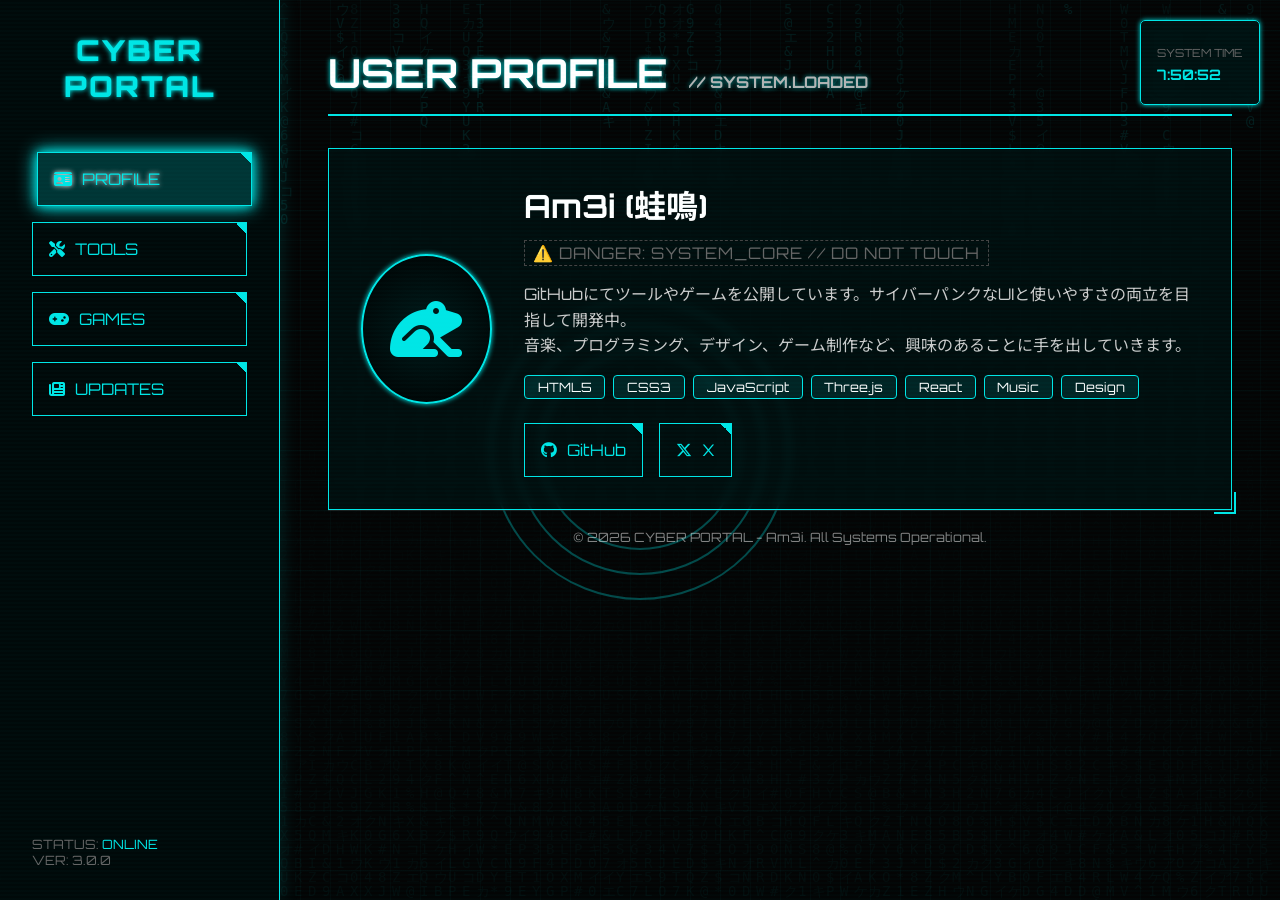
==== commit 5bf097c8: "Update index.html" ====
--- a/index.html
+++ b/index.html
@@ -1064,12 +1064,12 @@
                         <span class="tag" onclick="tagClick(event, this)">Design</span>
                     </div>
                     <div style="margin-top: 1.5rem; display: flex; gap: 1rem;">
-                        <a href="#" class="cyber-button" style="width: auto; display: inline-flex;">
+                        <a href="https://github.com/am3ifphi-dotcom" class="cyber-button" style="width: auto; display: inline-flex;">
                             <i class="fab fa-github"></i> GitHub
                         </a>
-                        <a href="#" class="cyber-button" style="width: auto; display: inline-flex;">
-                            <i class="fab fa-twitter"></i> Twitter
-                        </a>
+                        <a href="https://x.com/Am3iFphi" class="cyber-button" style="width: auto; display: inline-flex;">
+    <i class="fab fa-x-twitter"></i> X
+</a>
                     </div>
                 </div>
             </div>
@@ -1630,7 +1630,7 @@
         console.log('%c╔═══════════════════════════════════════╗', 'color: #00e6e6; font-size: 12px;');
         console.log('%c║   CYBER PORTAL v3.0.0 INITIALIZED   ║', 'color: #00e6e6; font-size: 14px; font-weight: bold;');
         console.log('%c╚═══════════════════════════════════════╝', 'color: #00e6e6; font-size: 12px;');
-        console.log('%c Am3i (蛙鳴) - いろいろやります🐸 ', 'background: #003333; color: #00e6e6; font-size: 14px; padding: 5px;');
+        console.log('%c Am3i (蛙鳴) - 🐸 ', 'background: #003333; color: #00e6e6; font-size: 14px; padding: 5px;');
         
         // 初回ホログラム表示
         setTimeout(() => {
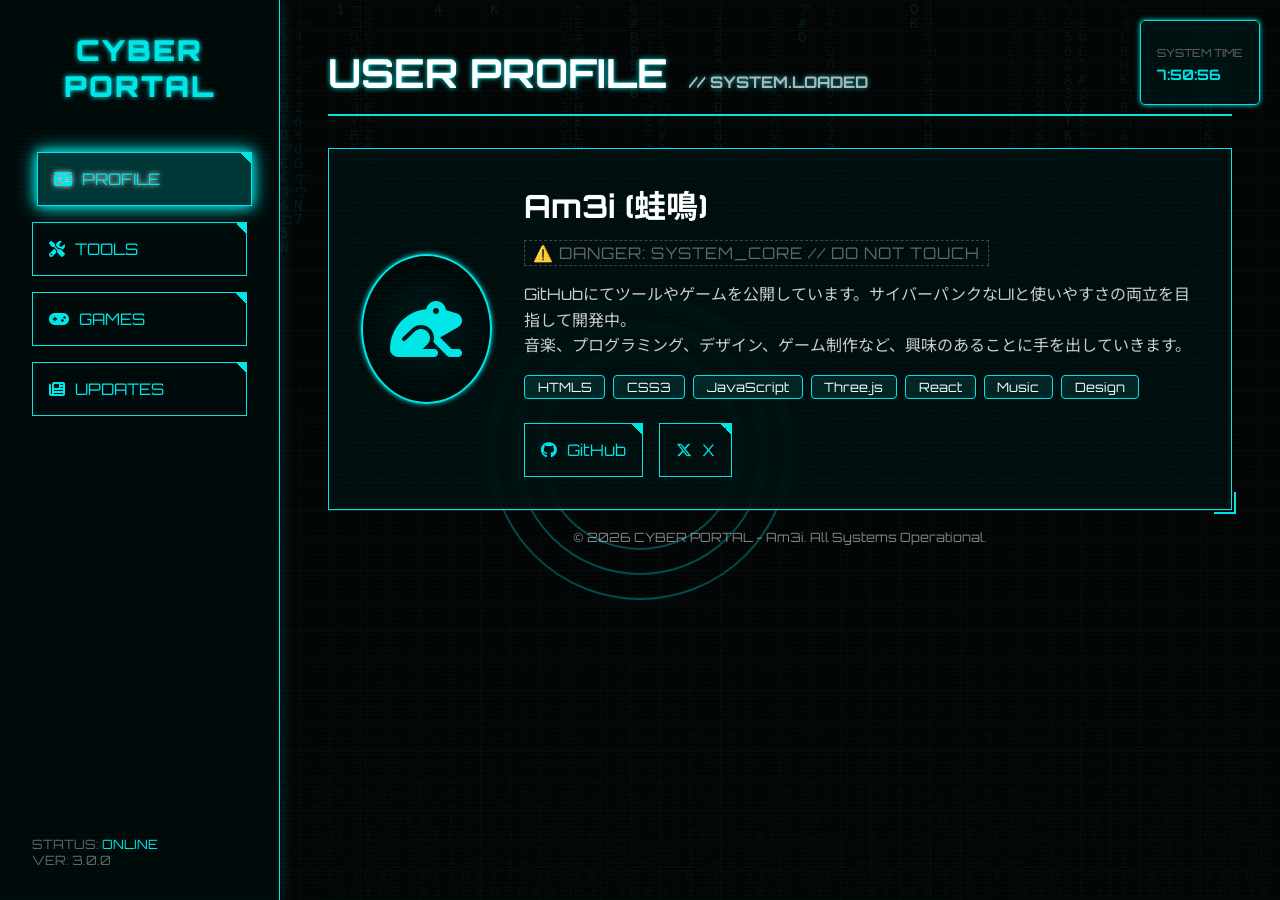
==== commit ddb3aa09: "Update index.html" ====
--- a/index.html
+++ b/index.html
@@ -1068,7 +1068,7 @@
                             <i class="fab fa-github"></i> GitHub
                         </a>
                         <a href="https://x.com/Am3iFphi" class="cyber-button" style="width: auto; display: inline-flex;">
-    <i class="fab fa-x-twitter"></i> X
+    <i class="fa-brands fa-x-twitter"></i> X
 </a>
                     </div>
                 </div>
@@ -1643,3 +1643,4 @@
 </script>
 </body>
 </html>
+
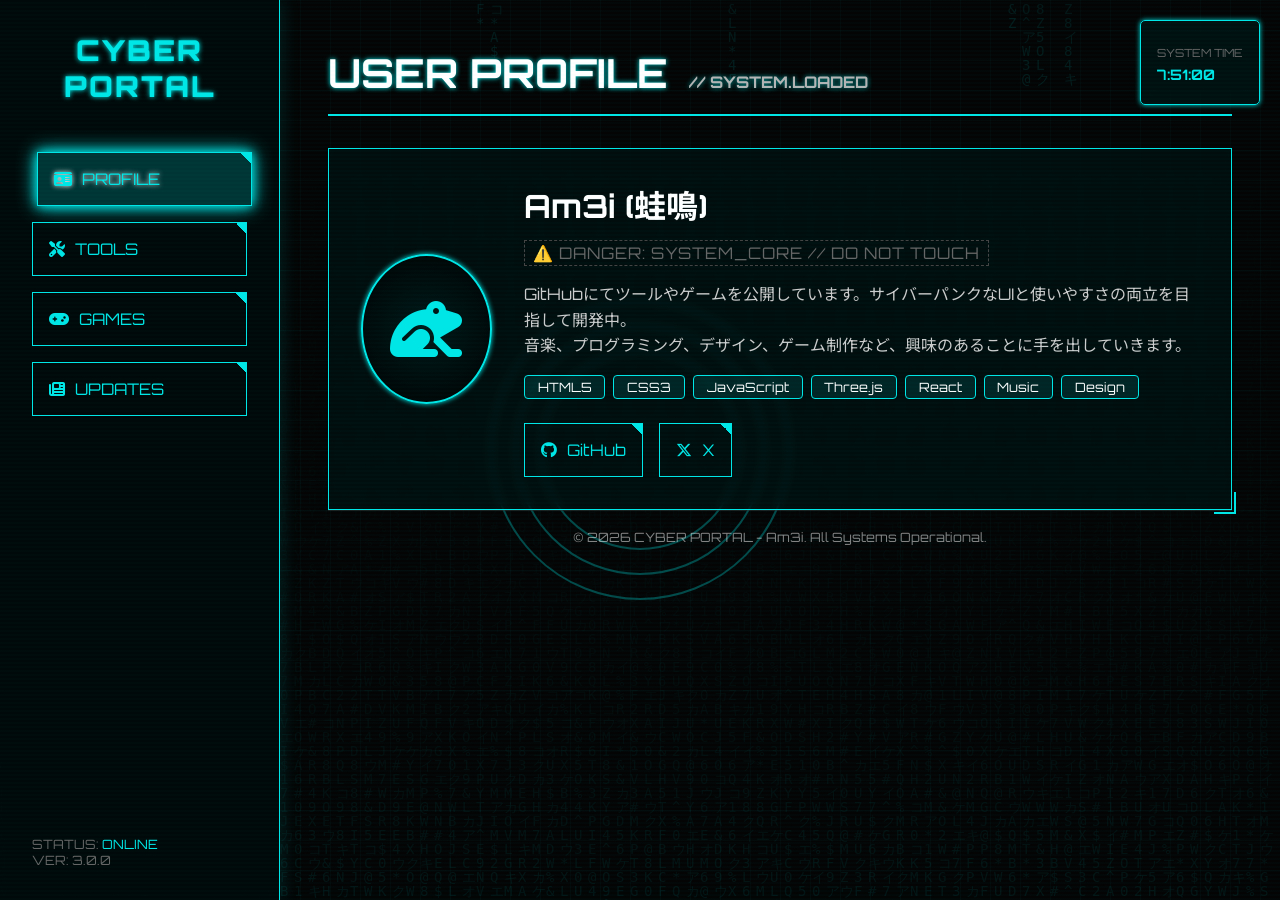
==== commit 055ed2cd: "Update index.html" ====
--- a/index.html
+++ b/index.html
@@ -7,7 +7,7 @@
     <!-- Google Fonts -->
     <link href="https://fonts.googleapis.com/css2?family=Orbitron:wght@400;500;700;900&family=Noto+Sans+JP:wght@300;400;500;700&display=swap" rel="stylesheet">
     <!-- Font Awesome (アイコン用) -->
-    <link rel="stylesheet" href="https://cdnjs.cloudflare.com/ajax/libs/font-awesome/6.4.0/css/all.min.css">
+    <link rel="stylesheet" href="https://cdnjs.cloudflare.com/ajax/libs/font-awesome/6.6.0/css/all.min.css">
     
     <style>
         /* --- 変数定義 --- */
@@ -1644,3 +1644,4 @@
 </body>
 </html>
 
+
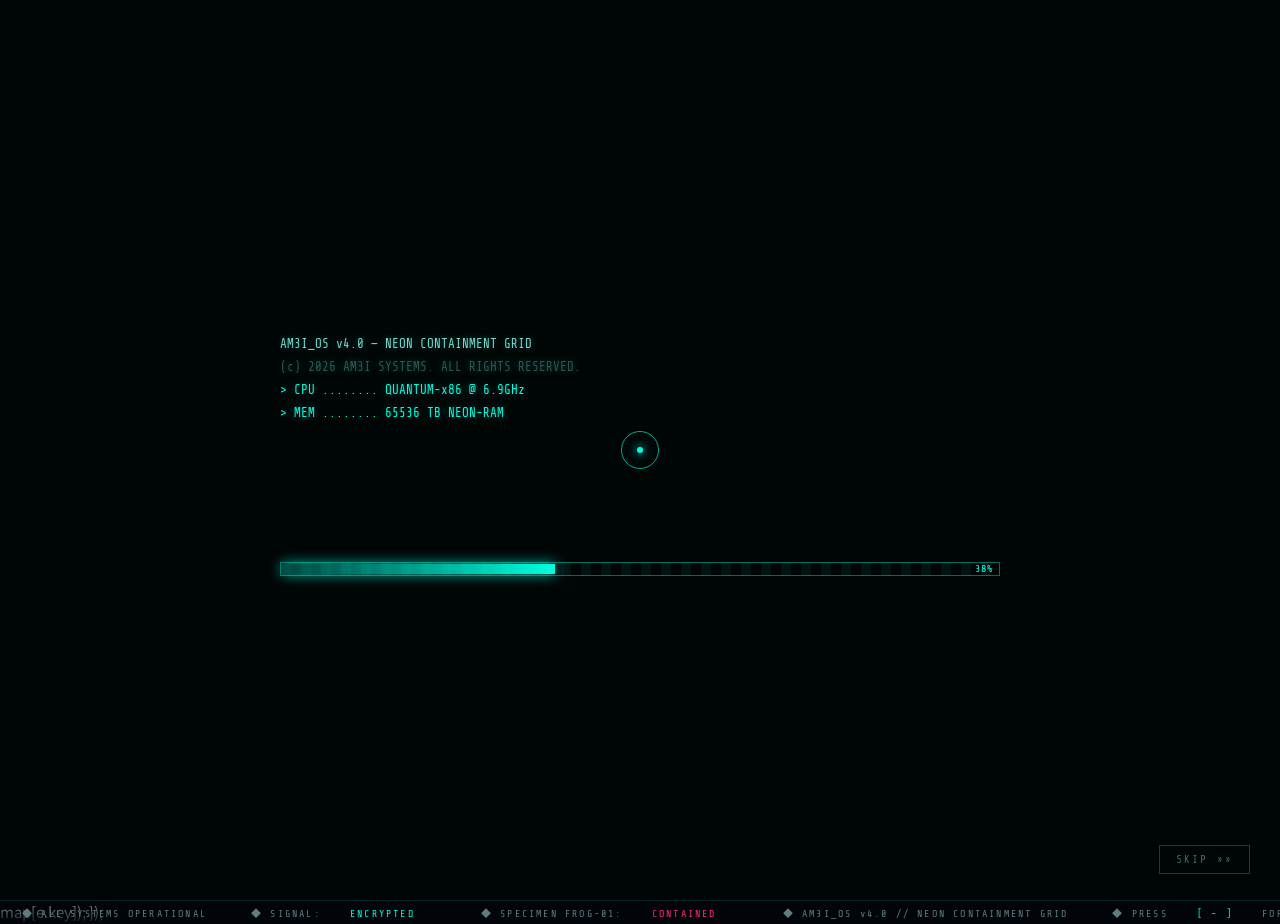
==== commit bfdc2895: "CYBER PORTAL v4.0 — cinematic rebuild: boot sequence, HUD, synth audio, terminal, eggs Co-authored-b" ====
--- a/index.html
+++ b/index.html
@@ -1,1647 +1,2101 @@
-<!DOCTYPE html>
-<html lang="ja">
-<head>
-    <meta charset="UTF-8">
-    <meta name="viewport" content="width=device-width, initial-scale=1.0">
-    <title>CYBER PORTAL - Am3i</title>
-    <!-- Google Fonts -->
-    <link href="https://fonts.googleapis.com/css2?family=Orbitron:wght@400;500;700;900&family=Noto+Sans+JP:wght@300;400;500;700&display=swap" rel="stylesheet">
-    <!-- Font Awesome (アイコン用) -->
-    <link rel="stylesheet" href="https://cdnjs.cloudflare.com/ajax/libs/font-awesome/6.6.0/css/all.min.css">
-    
-    <style>
-        /* --- 変数定義 --- */
-        :root {
-            --primary-color: #00e6e6;
-            --secondary-color: #003333;
-            --accent-color: #ff0055;
-            --bg-color: #050505;
-            --text-color: #ffffff;
-            --glass-bg: rgba(0, 30, 30, 0.85);
-            --border-width: 2px;
-            --glow-strong: 0 0 10px var(--primary-color), 0 0 20px var(--primary-color);
-            --glow-soft: 0 0 5px var(--primary-color);
-        }
-
-        /* --- 基本設定 --- */
-        * {
-            box-sizing: border-box;
-            margin: 0;
-            padding: 0;
-        }
-
-        body {
-            font-family: 'Orbitron', 'Noto Sans JP', sans-serif;
-            background-color: var(--bg-color);
-            color: var(--text-color);
-            overflow-x: hidden;
-            min-height: 100vh;
-            display: flex;
-            flex-direction: column;
-            background-image: 
-                linear-gradient(rgba(0, 230, 230, 0.03) 1px, transparent 1px),
-                linear-gradient(90deg, rgba(0, 230, 230, 0.03) 1px, transparent 1px);
-            background-size: 30px 30px;
-            position: relative;
-        }
-
-        /* --- 背景アニメーション (Scanline) --- */
-        .scanline {
-            position: fixed;
-            top: 0;
-            left: 0;
-            width: 100%;
-            height: 100%;
-            background: linear-gradient(to bottom, transparent 50%, rgba(0, 230, 230, 0.02) 51%);
-            background-size: 100% 4px;
-            pointer-events: none;
-            z-index: 1000;
-            animation: scanlineMove 8s linear infinite;
-        }
-
-        @keyframes scanlineMove {
-            0% { transform: translateY(0); }
-            100% { transform: translateY(4px); }
-        }
-
-        /* --- マトリックス風背景 --- */
-        .matrix-bg {
-            position: fixed;
-            top: 0;
-            left: 0;
-            width: 100%;
-            height: 100%;
-            pointer-events: none;
-            z-index: 0;
-            opacity: 0.1;
-        }
-
-        /* --- 遷移用ハイパードライブ・オーバーレイ --- */
-        .warp-overlay {
-            position: fixed;
-            top: 0;
-            left: 0;
-            width: 100%;
-            height: 100%;
-            background: #000;
-            z-index: 20000; /* 最前面 */
-            opacity: 0;
-            pointer-events: none;
-            transition: opacity 0.5s;
-            display: flex;
-            align-items: center;
-            justify-content: center;
-        }
-        
-        .warp-overlay.active {
-            opacity: 1;
-            pointer-events: auto;
-        }
-
-        canvas#warpCanvas {
-            position: absolute;
-            top: 0;
-            left: 0;
-            width: 100%;
-            height: 100%;
-        }
-
-        .warp-message {
-            position: absolute;
-            color: #fff;
-            font-family: 'Orbitron';
-            font-size: 2rem;
-            letter-spacing: 5px;
-            text-shadow: 0 0 20px #fff;
-            z-index: 20001;
-            opacity: 0;
-        }
-        
-        .whiteout-flash {
-            position: fixed;
-            top: 0;
-            left: 0;
-            width: 100%;
-            height: 100%;
-            background: white;
-            z-index: 20002;
-            opacity: 0;
-            pointer-events: none;
-            transition: opacity 2s ease-in;
-        }
-        
-        .whiteout-flash.active {
-            opacity: 1;
-            transition: opacity 0.2s cubic-bezier(0.1, 0.9, 0.2, 1.0); /* 急激に光る */
-        }
-
-        /* --- 3Dホログラム --- */
-        .hologram-container {
-            position: fixed;
-            top: 50%;
-            left: 50%;
-            transform: translate(-50%, -50%);
-            width: 400px;
-            height: 400px;
-            pointer-events: none;
-            z-index: 0;
-            opacity: 0;
-            transition: opacity 1s;
-        }
-
-        .hologram-container.active {
-            opacity: 0.3;
-        }
-
-        .hologram-ring {
-            position: absolute;
-            top: 50%;
-            left: 50%;
-            transform: translate(-50%, -50%);
-            border: 2px solid var(--primary-color);
-            border-radius: 50%;
-            animation: holoRotate 10s linear infinite;
-        }
-
-        .hologram-ring:nth-child(1) {
-            width: 300px;
-            height: 300px;
-            animation-duration: 8s;
-        }
-
-        .hologram-ring:nth-child(2) {
-            width: 250px;
-            height: 250px;
-            animation-duration: 12s;
-            animation-direction: reverse;
-        }
-
-        .hologram-ring:nth-child(3) {
-            width: 200px;
-            height: 200px;
-            animation-duration: 15s;
-        }
-
-        @keyframes holoRotate {
-            0% { transform: translate(-50%, -50%) rotateZ(0deg) rotateY(60deg); }
-            100% { transform: translate(-50%, -50%) rotateZ(360deg) rotateY(60deg); }
-        }
-
-        /* --- レイアウト --- */
-        .main-container {
-            display: flex;
-            flex: 1;
-            height: 100vh;
-            overflow: hidden;
-            position: relative;
-            z-index: 1;
-        }
-
-        /* モバイル対応 */
-        @media (max-width: 768px) {
-            .main-container {
-                flex-direction: column;
-            }
-        }
-
-        /* --- サイドバー (ナビゲーション) --- */
-        .sidebar {
-            width: 280px;
-            background: rgba(0, 10, 10, 0.9);
-            border-right: 1px solid var(--primary-color);
-            padding: 2rem;
-            display: flex;
-            flex-direction: column;
-            gap: 2rem;
-            box-shadow: 5px 0 15px rgba(0, 230, 230, 0.1);
-            z-index: 10;
-            backdrop-filter: blur(10px);
-        }
-
-        @media (max-width: 768px) {
-            .sidebar {
-                width: 100%;
-                height: auto;
-                flex-direction: row;
-                padding: 1rem;
-                overflow-x: auto;
-                border-right: none;
-                border-bottom: 1px solid var(--primary-color);
-                gap: 1rem;
-            }
-        }
-
-        .brand {
-            font-size: 1.8rem;
-            font-weight: 900;
-            color: var(--primary-color);
-            text-shadow: var(--glow-soft);
-            letter-spacing: 2px;
-            margin-bottom: 1rem;
-            text-align: center;
-            cursor: pointer;
-            transition: all 0.3s;
-            position: relative;
-        }
-
-        .brand:hover {
-            text-shadow: var(--glow-strong);
-            transform: scale(1.05);
-        }
-
-        .brand::after {
-            content: '';
-            position: absolute;
-            bottom: -5px;
-            left: 0;
-            width: 0;
-            height: 2px;
-            background: var(--primary-color);
-            transition: width 0.3s;
-        }
-
-        .brand:hover::after {
-            width: 100%;
-        }
-
-        .nav-menu {
-            display: flex;
-            flex-direction: column;
-            gap: 1rem;
-        }
-
-        @media (max-width: 768px) {
-            .brand { display: none; }
-            .nav-menu { flex-direction: row; width: 100%; justify-content: space-around; }
-        }
-
-        /* --- サイバーボタン --- */
-        .cyber-button {
-            background: transparent;
-            border: 1px solid var(--primary-color);
-            color: var(--primary-color);
-            padding: 1rem;
-            font-family: 'Orbitron', sans-serif;
-            font-size: 1rem;
-            cursor: pointer;
-            transition: all 0.2s;
-            position: relative;
-            overflow: hidden;
-            text-align: left;
-            display: flex;
-            align-items: center;
-            gap: 10px;
-            text-decoration: none;
-        }
-        
-        .cyber-button::before {
-            content: '';
-            position: absolute;
-            top: 0;
-            right: 0;
-            width: 10px;
-            height: 10px;
-            background: linear-gradient(45deg, transparent 50%, var(--primary-color) 50%);
-        }
-
-        .cyber-button::after {
-            content: '';
-            position: absolute;
-            top: 50%;
-            left: 50%;
-            width: 0;
-            height: 0;
-            background: rgba(0, 230, 230, 0.3);
-            border-radius: 50%;
-            transform: translate(-50%, -50%);
-            transition: width 0.6s, height 0.6s;
-        }
-
-        .cyber-button:active::after {
-            width: 300px;
-            height: 300px;
-        }
-
-        .cyber-button:hover, .cyber-button.active {
-            background: rgba(0, 230, 230, 0.2);
-            box-shadow: var(--glow-strong);
-            transform: translateX(5px);
-            text-shadow: 0 0 5px #fff;
-        }
-
-        @media (max-width: 768px) {
-            .cyber-button:hover, .cyber-button.active {
-                transform: translateY(-2px);
-            }
-            .cyber-button {
-                justify-content: center;
-                padding: 0.8rem;
-                font-size: 0.8rem;
-                flex: 1;
-            }
-            .cyber-button span {
-                display: none;
-            }
-            .cyber-button i {
-                font-size: 1.2rem;
-            }
-        }
-
-        /* --- コンテンツエリア --- */
-        .content-area {
-            flex: 1;
-            padding: 3rem;
-            overflow-y: auto;
-            position: relative;
-        }
-
-        @media (max-width: 768px) {
-            .content-area {
-                padding: 1.5rem;
-            }
-        }
-
-        .section {
-            display: none;
-            animation: fadeIn 0.5s ease-in-out;
-            max-width: 1000px;
-            margin: 0 auto;
-        }
-
-        .section.active {
-            display: block;
-        }
-
-        .section-title {
-            font-size: 2.5rem;
-            color: var(--text-color);
-            border-bottom: 2px solid var(--primary-color);
-            padding-bottom: 1rem;
-            margin-bottom: 2rem;
-            text-shadow: var(--glow-soft);
-            position: relative;
-        }
-
-        .section-title::after {
-            content: ' // SYSTEM.LOADED';
-            font-size: 1rem;
-            opacity: 0.7;
-            margin-left: 1rem;
-        }
-
-        /* --- Profile Section --- */
-        .profile-card {
-            background: rgba(0, 20, 20, 0.6);
-            border: 1px solid var(--primary-color);
-            padding: 2rem;
-            display: flex;
-            gap: 2rem;
-            align-items: center;
-            position: relative;
-            backdrop-filter: blur(5px);
-        }
-
-        .profile-card::after {
-            content: '';
-            position: absolute;
-            bottom: -5px;
-            right: -5px;
-            width: 20px;
-            height: 20px;
-            border-bottom: 2px solid var(--primary-color);
-            border-right: 2px solid var(--primary-color);
-        }
-
-        .avatar {
-            width: 150px;
-            height: 150px;
-            border: 2px solid var(--primary-color);
-            border-radius: 50%;
-            background: radial-gradient(circle, #001a1a, #000);
-            display: flex;
-            align-items: center;
-            justify-content: center;
-            font-size: 4rem;
-            color: var(--primary-color);
-            box-shadow: var(--glow-soft);
-            overflow: hidden;
-            cursor: pointer;
-            transition: all 0.3s;
-            position: relative;
-        }
-        
-        .avatar:hover {
-            transform: scale(1.1);
-            box-shadow: var(--glow-strong);
-        }
-
-        /* 蛙のグリッチエフェクト */
-        .avatar.glitch-active {
-            animation: frogGlitch 0.2s linear infinite;
-        }
-
-        @keyframes frogGlitch {
-            0% { transform: translate(0); filter: hue-rotate(0deg); }
-            20% { transform: translate(-5px, 5px); filter: hue-rotate(90deg) contrast(1.5); }
-            40% { transform: translate(-5px, -5px); filter: hue-rotate(180deg); }
-            60% { transform: translate(5px, 5px); filter: hue-rotate(270deg) contrast(1.5); }
-            80% { transform: translate(5px, -5px); filter: hue-rotate(0deg); }
-            100% { transform: translate(0); filter: hue-rotate(0deg); }
-        }
-
-        .frog-speech {
-            position: absolute;
-            top: -60px;
-            left: 50%;
-            transform: translateX(-50%) scale(0);
-            background: rgba(0, 230, 230, 0.9);
-            color: #000;
-            padding: 10px 15px;
-            border-radius: 10px;
-            font-size: 0.9rem;
-            white-space: nowrap;
-            pointer-events: none;
-            transition: all 0.3s;
-            font-family: 'Noto Sans JP', sans-serif;
-            z-index: 100;
-        }
-
-        .frog-speech::after {
-            content: '';
-            position: absolute;
-            bottom: -10px;
-            left: 50%;
-            transform: translateX(-50%);
-            border-left: 10px solid transparent;
-            border-right: 10px solid transparent;
-            border-top: 10px solid rgba(0, 230, 230, 0.9);
-        }
-
-        .frog-speech.show {
-            transform: translateX(-50%) scale(1);
-        }
-
-        /* 蛙の波紋エフェクト */
-        .ripple {
-            position: absolute;
-            border: 2px solid var(--primary-color);
-            border-radius: 50%;
-            width: 150px;
-            height: 150px;
-            animation: rippleEffect 1s ease-out;
-            pointer-events: none;
-        }
-
-        @keyframes rippleEffect {
-            0% {
-                transform: scale(1);
-                opacity: 1;
-            }
-            100% {
-                transform: scale(2.5);
-                opacity: 0;
-            }
-        }
-
-        .profile-info h2 {
-            font-size: 2rem;
-            margin-bottom: 0.5rem;
-        }
-
-        .skill-tags {
-            display: flex;
-            gap: 0.5rem;
-            margin-top: 1rem;
-            flex-wrap: wrap;
-        }
-
-        .tag {
-            background: rgba(0, 230, 230, 0.1);
-            border: 1px solid var(--primary-color);
-            padding: 0.2rem 0.8rem;
-            font-size: 0.8rem;
-            border-radius: 4px;
-            transition: all 0.3s;
-            cursor: pointer;
-            position: relative;
-            overflow: hidden;
-        }
-
-        .tag::before {
-            content: '';
-            position: absolute;
-            top: 50%;
-            left: 50%;
-            width: 0;
-            height: 0;
-            background: radial-gradient(circle, var(--primary-color), transparent);
-            transform: translate(-50%, -50%);
-            transition: width 0.3s, height 0.3s;
-        }
-
-        .tag:hover::before {
-            width: 200px;
-            height: 200px;
-        }
-
-        .tag:hover {
-            background: rgba(0, 230, 230, 0.3);
-            transform: translateY(-2px);
-            box-shadow: var(--glow-soft);
-        }
-
-        @media (max-width: 768px) {
-            .profile-card { flex-direction: column; text-align: center; }
-        }
-
-        /* --- Grid Layout (Tools & Games) --- */
-        .card-grid {
-            display: grid;
-            grid-template-columns: repeat(auto-fill, minmax(280px, 1fr));
-            gap: 2rem;
-        }
-
-        .item-card {
-            background: rgba(0, 15, 15, 0.8);
-            border: 1px solid #333;
-            transition: all 0.3s;
-            position: relative;
-            overflow: hidden;
-            height: 100%;
-            display: flex;
-            flex-direction: column;
-            backdrop-filter: blur(5px);
-        }
-
-        .item-card::before {
-            content: '';
-            position: absolute;
-            top: 0;
-            left: -100%;
-            width: 100%;
-            height: 100%;
-            background: linear-gradient(90deg, transparent, rgba(0, 230, 230, 0.2), transparent);
-            transition: left 0.5s;
-        }
-
-        .item-card:hover::before {
-            left: 100%;
-        }
-
-        .item-card:hover {
-            border-color: var(--primary-color);
-            transform: translateY(-5px) rotateX(2deg);
-            box-shadow: var(--glow-soft), 0 10px 30px rgba(0, 0, 0, 0.5);
-        }
-
-        .card-image {
-            height: 150px;
-            background: linear-gradient(135deg, #002222, #001111);
-            display: flex;
-            align-items: center;
-            justify-content: center;
-            border-bottom: 1px solid #333;
-            font-size: 3rem;
-            color: rgba(0, 230, 230, 0.5);
-            transition: all 0.3s;
-            position: relative;
-            overflow: hidden;
-        }
-
-        .card-image::before {
-            content: '';
-            position: absolute;
-            width: 100%;
-            height: 100%;
-            background: radial-gradient(circle at center, rgba(0, 230, 230, 0.1), transparent);
-            opacity: 0;
-            transition: opacity 0.3s;
-        }
-
-        .item-card:hover .card-image::before {
-            opacity: 1;
-        }
-
-        .item-card:hover .card-image {
-            color: var(--primary-color);
-            font-size: 3.5rem;
-        }
-
-        .item-card:hover .card-image i {
-            animation: iconFloat 2s ease-in-out infinite;
-        }
-
-        @keyframes iconFloat {
-            0%, 100% { transform: translateY(0); }
-            50% { transform: translateY(-10px); }
-        }
-
-        .card-content {
-            padding: 1.5rem;
-            flex: 1;
-            display: flex;
-            flex-direction: column;
-        }
-
-        .card-title {
-            font-size: 1.2rem;
-            color: var(--primary-color);
-            margin-bottom: 0.5rem;
-        }
-
-        .card-desc {
-            font-size: 0.9rem;
-            color: #ccc;
-            margin-bottom: 1rem;
-            flex: 1;
-            line-height: 1.5;
-        }
-
-        .card-link {
-            display: inline-block;
-            text-align: center;
-            background: rgba(0, 230, 230, 0.1);
-            border: 1px solid var(--primary-color);
-            color: var(--primary-color);
-            padding: 0.5rem;
-            text-decoration: none;
-            transition: all 0.2s;
-            margin-top: auto;
-            position: relative;
-            overflow: hidden;
-        }
-
-        .card-link::before {
-            content: '';
-            position: absolute;
-            top: 0;
-            left: -100%;
-            width: 100%;
-            height: 100%;
-            background: var(--primary-color);
-            transition: left 0.3s;
-            z-index: -1;
-        }
-
-        .card-link:hover::before {
-            left: 0;
-        }
-
-        .card-link:hover {
-            color: #000;
-        }
-
-        /* --- Update Logs (Accordion) --- */
-        .update-list {
-            display: flex;
-            flex-direction: column;
-            gap: 1rem;
-        }
-
-        .update-item {
-            border: 1px solid rgba(0, 230, 230, 0.3);
-            background: rgba(0, 10, 10, 0.5);
-            backdrop-filter: blur(5px);
-            transition: all 0.3s;
-        }
-
-        .update-item:hover {
-            border-color: var(--primary-color);
-            box-shadow: var(--glow-soft);
-        }
-
-        .update-summary {
-            padding: 1rem 1.5rem;
-            cursor: pointer;
-            display: flex;
-            justify-content: space-between;
-            align-items: center;
-            list-style: none;
-            transition: 0.2s;
-        }
-        
-        .update-summary::-webkit-details-marker {
-            display: none;
-        }
-
-        .update-summary:hover {
-            background: rgba(0, 230, 230, 0.1);
-        }
-
-        .update-date {
-            font-family: 'Orbitron';
-            color: var(--primary-color);
-            min-width: 120px;
-        }
-        
-        .update-title {
-            flex: 1;
-            font-weight: bold;
-        }
-
-        .update-icon {
-            transition: transform 0.3s;
-        }
-
-        details[open] .update-icon {
-            transform: rotate(180deg);
-        }
-
-        details[open] .update-summary {
-            border-bottom: 1px solid rgba(0, 230, 230, 0.3);
-            background: rgba(0, 230, 230, 0.05);
-        }
-
-        .update-details {
-            padding: 1.5rem;
-            line-height: 1.6;
-            color: #ddd;
-            animation: fadeIn 0.3s;
-        }
-
-        .update-details ul {
-            padding-left: 1.5rem;
-        }
-
-        .new-badge {
-            background: var(--accent-color);
-            color: white;
-            padding: 2px 8px;
-            font-size: 0.7rem;
-            border-radius: 2px;
-            margin-right: 10px;
-            animation: pulse 2s infinite;
-        }
-
-        /* --- Footer --- */
-        .cyber-footer {
-            text-align: center;
-            padding: 1rem;
-            font-size: 0.8rem;
-            opacity: 0.5;
-            border-top: 1px solid #333;
-            cursor: pointer;
-            transition: all 0.3s;
-            position: relative;
-        }
-
-        .cyber-footer:hover {
-            opacity: 1;
-            color: var(--primary-color);
-        }
-
-        /* --- パーティクル --- */
-        .particle {
-            position: fixed;
-            pointer-events: none;
-            z-index: 999;
-            font-size: 20px;
-            animation: particleFloat 2s ease-out forwards;
-        }
-
-        @keyframes particleFloat {
-            0% { 
-                opacity: 1;
-                transform: translateY(0) scale(1) rotate(0deg);
-            }
-            100% { 
-                opacity: 0;
-                transform: translateY(-100px) scale(0) rotate(360deg);
-            }
-        }
-
-        /* --- 時計とステータス表示 --- */
-        .status-display {
-            position: fixed;
-            top: 20px;
-            right: 20px;
-            background: rgba(0, 20, 20, 0.8);
-            border: 1px solid var(--primary-color);
-            padding: 1rem;
-            border-radius: 5px;
-            font-family: 'Orbitron';
-            font-size: 0.9rem;
-            z-index: 100;
-            backdrop-filter: blur(10px);
-            box-shadow: var(--glow-soft);
-        }
-
-        .status-display div {
-            margin: 5px 0;
-        }
-
-        .status-label {
-            color: #666;
-            font-size: 0.7rem;
-        }
-
-        .status-value {
-            color: var(--primary-color);
-            font-weight: bold;
-        }
-
-        @media (max-width: 768px) {
-            .status-display {
-                top: auto;
-                bottom: 80px;
-                right: 10px;
-                font-size: 0.7rem;
-                padding: 0.5rem;
-            }
-        }
-
-        /* --- コマンドライン風ターミナル --- */
-        .terminal {
-            position: fixed;
-            bottom: -400px;
-            left: 50%;
-            transform: translateX(-50%);
-            width: 90%;
-            max-width: 700px;
-            height: 350px;
-            background: rgba(0, 0, 0, 0.95);
-            border: 2px solid var(--primary-color);
-            border-radius: 5px;
-            padding: 1rem;
-            font-family: 'Courier New', monospace;
-            font-size: 0.9rem;
-            color: var(--primary-color);
-            z-index: 2000;
-            transition: bottom 0.5s cubic-bezier(0.68, -0.55, 0.265, 1.55);
-            overflow-y: auto;
-            box-shadow: 0 -10px 50px rgba(0, 230, 230, 0.3);
-        }
-
-        .terminal.show {
-            bottom: 20px;
-        }
-
-        .terminal-header {
-            display: flex;
-            justify-content: space-between;
-            margin-bottom: 10px;
-            border-bottom: 1px solid var(--primary-color);
-            padding-bottom: 5px;
-        }
-
-        .terminal-close {
-            cursor: pointer;
-            color: var(--accent-color);
-            transition: all 0.2s;
-        }
-
-        .terminal-close:hover {
-            color: #fff;
-            text-shadow: 0 0 10px var(--accent-color);
-        }
-
-        .terminal-line {
-            margin: 5px 0;
-            animation: typeIn 0.5s;
-        }
-
-        .terminal-line::before {
-            content: '> ';
-            color: var(--primary-color);
-        }
-
-        @keyframes typeIn {
-            from { opacity: 0; transform: translateX(-10px); }
-            to { opacity: 1; transform: translateX(0); }
-        }
-
-        /* --- Animations --- */
-        @keyframes fadeIn {
-            from { opacity: 0; transform: translateY(10px); }
-            to { opacity: 1; transform: translateY(0); }
-        }
-
-        @keyframes pulse {
-            0% { box-shadow: 0 0 0 0 rgba(255, 0, 85, 0.7); }
-            70% { box-shadow: 0 0 0 10px rgba(255, 0, 85, 0); }
-            100% { box-shadow: 0 0 0 0 rgba(255, 0, 85, 0); }
-        }
-
-        @keyframes glitch {
-            0% { transform: translate(0); }
-            20% { transform: translate(-2px, 2px); }
-            40% { transform: translate(-2px, -2px); }
-            60% { transform: translate(2px, 2px); }
-            80% { transform: translate(2px, -2px); }
-            100% { transform: translate(0); }
-        }
-
-        .glitch-text {
-            cursor: pointer;
-            transition: all 0.3s;
-        }
-
-        .glitch-text:hover {
-            color: var(--primary-color);
-            text-shadow: 2px 0 var(--accent-color), -2px 0 blue;
-        }
-
-        /* --- カーソルトレイル --- */
-        .cursor-trail {
-            position: fixed;
-            width: 10px;
-            height: 10px;
-            border-radius: 50%;
-            background: var(--primary-color);
-            pointer-events: none;
-            z-index: 9999;
-            opacity: 0.5;
-            animation: trailFade 0.5s forwards;
-        }
-
-        @keyframes trailFade {
-            to {
-                transform: scale(2);
-                opacity: 0;
-            }
-        }
-
-        /* --- スクロールバーカスタマイズ --- */
-        ::-webkit-scrollbar {
-            width: 10px;
-        }
-
-        ::-webkit-scrollbar-track {
-            background: #000;
-            border-left: 1px solid #333;
-        }
-
-        ::-webkit-scrollbar-thumb {
-            background: var(--primary-color);
-            border-radius: 5px;
-        }
-
-        ::-webkit-scrollbar-thumb:hover {
-            background: #00ffff;
-        }
-        
-    </style>
-</head>
-<body>
-
-    <canvas class="matrix-bg" id="matrixCanvas"></canvas>
-    <div class="scanline"></div>
-    
-    <!-- 遷移アニメーション用オーバーレイ -->
-    <div id="warp-overlay" class="warp-overlay">
-        <canvas id="warpCanvas"></canvas>
-        <div class="warp-message" id="warpMessage">INITIATING HYPER DIVE...</div>
-    </div>
-    
-    <!-- ホワイトアウト用フラッシュ -->
-    <div id="whiteout-flash" class="whiteout-flash"></div>
-
-    <!-- ホログラム演出 -->
-    <div class="hologram-container" id="hologram">
-        <div class="hologram-ring"></div>
-        <div class="hologram-ring"></div>
-        <div class="hologram-ring"></div>
-    </div>
-
-    <!-- ステータス表示 -->
-    <div class="status-display">
-        <div><span class="status-label">SYSTEM TIME</span></div>
-        <div class="status-value" id="currentTime">00:00:00</div>
-    </div>
-
-    <div class="main-container">
-        <!-- ナビゲーションサイドバー -->
-<nav class="sidebar">
-<div class="brand" onclick="brandClick()">CYBER<br>PORTAL</div>
-<div class="nav-menu">
-<button class="cyber-button active" onclick="showSection('profile')">
-<i class="fas fa-id-card"></i> <span>PROFILE</span>
-</button>
-<button class="cyber-button" onclick="showSection('tools')">
-<i class="fas fa-tools"></i> <span>TOOLS</span>
-</button>
-<button class="cyber-button" onclick="showSection('games')">
-<i class="fas fa-gamepad"></i> <span>GAMES</span>
-</button>
-<button class="cyber-button" onclick="showSection('updates')">
-<i class="fas fa-newspaper"></i> <span>UPDATES</span>
-</button>
-</div>
-        <div style="margin-top: auto; font-size: 0.8rem; color: #666;">
-            STATUS: <span style="color: var(--primary-color)">ONLINE</span><br>
-            VER: 3.0.0
-        </div>
-    </nav>
-
-    <!-- メインコンテンツ -->
-    <main class="content-area">
-        
-        <!-- 自己紹介セクション -->
-        <section id="profile" class="section active">
-            <h1 class="section-title">USER PROFILE</h1>
-            <div class="profile-card">
-                <div class="avatar" onclick="frogClick(event)">
-                    <div class="frog-speech" id="frogSpeech">ACCESS DENIED</div>
-                    <i class="fas fa-frog"></i>
-                </div>
-                <div class="profile-info">
-                    <h2 class="glitch-text">Am3i (蛙鳴)</h2>
-                    <!-- 隠し要素トリガー (警告テキスト) -->
-                    <p id="special-thanks-trigger" style="cursor: pointer; transition: all 0.3s; display: inline-block; font-family: 'Orbitron'; letter-spacing: 1px; color: #666; border: 1px dashed #444; padding: 2px 8px; margin-top: 5px;" onmouseover="this.style.color='var(--accent-color)'; this.style.borderColor='var(--accent-color)'" onmouseout="this.style.color='#666'; this.style.borderColor='#444'">
-                        ⚠️ DANGER: SYSTEM_CORE // DO NOT TOUCH
-                    </p>
-                    <p style="margin-top: 1rem; color: #ccc; line-height: 1.6;">
-                        GitHubにてツールやゲームを公開しています。サイバーパンクなUIと使いやすさの両立を目指して開発中。<br>
-                        音楽、プログラミング、デザイン、ゲーム制作など、興味のあることに手を出していきます。
-                    </p>
-                    <div class="skill-tags">
-                        <span class="tag" onclick="tagClick(event, this)">HTML5</span>
-                        <span class="tag" onclick="tagClick(event, this)">CSS3</span>
-                        <span class="tag" onclick="tagClick(event, this)">JavaScript</span>
-                        <span class="tag" onclick="tagClick(event, this)">Three.js</span>
-                        <span class="tag" onclick="tagClick(event, this)">React</span>
-                        <span class="tag" onclick="tagClick(event, this)">Music</span>
-                        <span class="tag" onclick="tagClick(event, this)">Design</span>
-                    </div>
-                    <div style="margin-top: 1.5rem; display: flex; gap: 1rem;">
-                        <a href="https://github.com/am3ifphi-dotcom" class="cyber-button" style="width: auto; display: inline-flex;">
-                            <i class="fab fa-github"></i> GitHub
-                        </a>
-                        <a href="https://x.com/Am3iFphi" class="cyber-button" style="width: auto; display: inline-flex;">
-    <i class="fa-brands fa-x-twitter"></i> X
-</a>
-                    </div>
-                </div>
-            </div>
-        </section>
-
-        <!-- ツールセクション -->
-        <section id="tools" class="section">
-            <h1 class="section-title">SYSTEM TOOLS</h1>
-            <div class="card-grid">
-                <div class="item-card">
-                    <div class="card-image"><i class="fas fa-calculator"></i></div>
-                    <div class="card-content">
-                        <h3 class="card-title">Cyber Calculator</h3>
-                        <p class="card-desc">素因数分解、乗算、除算を高速に行う多機能計算ユニット。サイバーパンクなUIで数学をサポート。</p>
-                        <a href="./cyber_calculator.html" class="card-link">LAUNCH TOOL</a>
-                    </div>
-                </div>
-                
-                <div class="item-card">
-                    <div class="card-image"><i class="fas fa-cube"></i></div>
-                    <div class="card-content">
-                        <h3 class="card-title">Polyhedra Viewer</h3>
-                        <p class="card-desc">正多面体の描画と変形（切頂）を行う3Dビジュアライザー。</p>
-                        <a href="./polyhedra_viewer.html" class="card-link">LAUNCH TOOL</a>
-                    </div>
-                </div>
-                
-                 <div class="item-card">
-                    <div class="card-image"><i class="fas fa-shapes"></i></div>
-                    <div class="card-content">
-                        <h3 class="card-title">Intersection Lab</h3>
-                        <p class="card-desc">多面体同士の共通部分（交差）をシミュレーションし、結果を可視化する研究用ツール。</p>
-                        <a href="./intersection_lab.html" class="card-link">LAUNCH TOOL</a>
-                    </div>
-                </div>
-            </div>
-        </section>
-
-        <!-- ゲームセクション -->
-        <section id="games" class="section">
-            <h1 class="section-title">GAMES LIBRARY</h1>
-            <div class="card-grid">
-                <div class="item-card" style="border-color: var(--primary-color); box-shadow: 0 0 10px rgba(0,230,230,0.2);">
-                    <div class="card-image"><i class="fas fa-brain"></i></div>
-                    <div class="card-content">
-                        <h3 class="card-title">数速バトル <span class="new-badge">HOT</span></h3>
-                        <p class="card-desc">制限時間内に計算問題を解き続けるハイスピード脳トレゲーム。サイバーな演出と共に限界に挑め。</p>
-                        <a href="./math_battle.html" class="card-link">PLAY GAME</a>
-                    </div>
-                </div>
-                
-                <div class="item-card">
-                    <div class="card-image"><i class="fas fa-music"></i></div>
-                    <div class="card-content">
-                        <h3 class="card-title">Rhythm Echo</h3>
-                        <p class="card-desc">音が反響する空間でリズムを刻む。視覚と聴覚で楽しむリズムアクション。</p>
-                        <a href="./rhythm_echo.html" class="card-link">PLAY GAME</a>
-                    </div>
-                </div>
-
-                <div class="item-card">
-                    <div class="card-image"><i class="fas fa-book-open"></i></div>
-                    <div class="card-content">
-                        <h3 class="card-title">Missing Pieces</h3>
-                        <p class="card-desc">「娘の手記」と「父の手記」。失われた記憶の断片を読み解くノベルアドベンチャー。</p>
-                        <a href="./missing_pieces.html" class="card-link">READ LOGS</a>
-                    </div>
-                </div>
-
-                <div class="item-card">
-                    <div class="card-image"><i class="fas fa-skull"></i></div>
-                    <div class="card-content">
-                        <h3 class="card-title">The Last Diary</h3>
-                        <p class="card-desc">終末世界に残された最後の日記。静寂とノイズの中で語られる物語。</p>
-                        <a href="./last_diary.html" class="card-link">READ LOGS</a>
-                    </div>
-                </div>
-            </div>
-        </section>
-
-        <!-- アプデ情報セクション -->
-        <section id="updates" class="section">
-            <h1 class="section-title">UPDATE LOGS</h1>
-            <div class="update-list">
-                
-                <details class="update-item" open>
-                    <summary class="update-summary">
-                        <span class="update-date">2026.01.11</span>
-                        <span class="update-title"><span class="new-badge">NEW</span>プレミアムギミック実装</span>
-                        <i class="fas fa-chevron-down update-icon"></i>
-                    </summary>
-                    <div class="update-details">
-                        <p>サイトに高度なインタラクティブ要素を追加しました。</p>
-                        <ul>
-                            <li><strong>マトリックス背景</strong>: 動的な文字の雨エフェクト</li>
-                            <li><strong>3Dホログラム</strong>: 回転するサイバーリング演出</li>
-                            <li><strong>リアルタイム時計</strong>: システム時刻表示</li>
-                            <li><strong>蛙ジャンプ</strong>: クリックで物理演算付きジャンプ + 波紋</li>
-                            <li><strong>カーソルトレイル</strong>: マウス移動時の軌跡エフェクト</li>
-                            <li><strong>ターミナル</strong>: フッタークリックでシステムログ表示</li>
-                            <li><strong>隠しファイル</strong>: 特定のテキストに秘密のアクセス権を付与</li>
-                        </ul>
-                    </div>
-                </details>
-
-                <details class="update-item">
-                    <summary class="update-summary">
-                        <span class="update-date">2026.01.11</span>
-                        <span class="update-title">ツール・ゲーム追加</span>
-                        <i class="fas fa-chevron-down update-icon"></i>
-                    </summary>
-                    <div class="update-details">
-                        <p>新たなコンテンツをライブラリに追加しました。</p>
-                        <ul>
-                            <li><strong>Cyber Calculator</strong>: 素因数分解・乗除機能の実装</li>
-                            <li><strong>Polyhedra Tools</strong>: 3D図形描画・交差シミュレーション</li>
-                            <li><strong>Game Library</strong>: Rhythm Echo, Missing Pieces, Last Diaryを追加</li>
-                        </ul>
-                    </div>
-                </details>
-
-                <details class="update-item">
-                    <summary class="update-summary">
-                        <span class="update-date">2026.01.10</span>
-                        <span class="update-title">ポータルサイト公開</span>
-                        <i class="fas fa-chevron-down update-icon"></i>
-                    </summary>
-                    <div class="update-details">
-                        <p>GitHub Pagesにてポートフォリオサイトを正式オープンしました。</p>
-                        <ul>
-                            <li>UIデザインの全面刷新（サイバーテーマ適用）</li>
-                            <li>レスポンシブ対応（スマートフォン表示の最適化）</li>
-                        </ul>
-                    </div>
-                </details>
-            </div>
-        </section>
-
-        <footer class="cyber-footer" onclick="toggleTerminal()">
-            &copy; 2026 CYBER PORTAL - Am3i. All Systems Operational.
-        </footer>
-    </main>
-</div>
-
-<!-- ターミナル -->
-<div class="terminal" id="terminal">
-    <div class="terminal-header">
-        <span>SYSTEM.LOG v3.0.0</span>
-        <span class="terminal-close" onclick="toggleTerminal()">[ X ]</span>
-    </div>
-    <div class="terminal-line">Initializing CYBER PORTAL v3.0.0...</div>
-    <div class="terminal-line">Loading user profile: Am3i (蛙鳴)</div>
-    <div class="terminal-line">Graphics engine: WebGL 2.0 [OK]</div>
-    <div class="terminal-line">Matrix renderer: Active [OK]</div>
-    <div class="terminal-line">Hologram system: Online [OK]</div>
-    <div class="terminal-line">Particle engine: Initialized [OK]</div>
-    <div class="terminal-line">Audio system: Standby [OK]</div>
-    <div class="terminal-line">Cursor trail: Enabled [OK]</div>
-    <div class="terminal-line">Easter eggs: 7 hidden [CLASSIFIED]</div>
-    <div class="terminal-line" style="color: var(--primary-color); margin-top: 10px; font-weight: bold;">>>> STATUS: ALL SYSTEMS OPERATIONAL <<<</div>
-    <div class="terminal-line" style="color: #666; margin-top: 10px; font-size: 0.8rem;">Tip: Try clicking the frog multiple times...</div>
-</div>
-
-<script>
-    // --- マトリックス背景 ---
-    const canvas = document.getElementById('matrixCanvas');
-    const ctx = canvas.getContext('2d');
-    canvas.width = window.innerWidth;
-    canvas.height = window.innerHeight;
-
-    const chars = 'ABCDEFGHIJKLMNOPQRSTUVWXYZ0123456789@#$%^&*アイウエオカキクケコ';
-    const fontSize = 14;
-    const columns = canvas.width / fontSize;
-    const drops = Array(Math.floor(columns)).fill(1);
-    
-    // Matrix color (動的変更用変数)
-    let matrixColor = '#00e6e6';
-
-    function drawMatrix() {
-        ctx.fillStyle = 'rgba(5, 5, 5, 0.05)';
-        ctx.fillRect(0, 0, canvas.width, canvas.height);
-        
-        ctx.fillStyle = matrixColor;
-        ctx.font = fontSize + 'px monospace';
-        
-        for (let i = 0; i < drops.length; i++) {
-            const text = chars[Math.floor(Math.random() * chars.length)];
-            ctx.fillText(text, i * fontSize, drops[i] * fontSize);
-            
-            if (drops[i] * fontSize > canvas.height && Math.random() > 0.975) {
-                drops[i] = 0;
-            }
-            drops[i]++;
-        }
-    }
-
-    const matrixInterval = setInterval(drawMatrix, 35);
-
-    window.addEventListener('resize', () => {
-        canvas.width = window.innerWidth;
-        canvas.height = window.innerHeight;
-    });
-
-    // --- 時計更新 ---
-    function updateClock() {
-        const now = new Date();
-        const timeString = now.toLocaleTimeString('ja-JP', { hour12: false });
-        document.getElementById('currentTime').textContent = timeString;
-    }
-    setInterval(updateClock, 1000);
-    updateClock();
-
-    // --- セクション切り替え ---
-    function showSection(sectionId) {
-        document.querySelectorAll('.section').forEach(sec => {
-            sec.classList.remove('active');
-        });
-        const target = document.getElementById(sectionId);
-        if (target) {
-            target.classList.add('active');
-        }
-
-        document.querySelectorAll('.cyber-button').forEach(btn => {
-            btn.classList.remove('active');
-        });
-        
-        const buttons = document.querySelectorAll('.nav-menu .cyber-button');
-        const indexMap = { 'profile': 0, 'tools': 1, 'games': 2, 'updates': 3 };
-        if (buttons[indexMap[sectionId]]) {
-            buttons[indexMap[sectionId]].classList.add('active');
-        }
-
-        // セクション切り替え時にホログラム表示
-        const hologram = document.getElementById('hologram');
-        hologram.classList.add('active');
-        setTimeout(() => {
-            hologram.classList.remove('active');
-        }, 2000);
-    }
-
-    // --- 蛙クリック (Glitch & Secret Access) ---
-    let frogClickCount = 0;
-    let frogTimer;
-
-    function frogClick(event) {
-        const avatar = event.currentTarget;
-        
-        // 1. グリッチエフェクト発動
-        avatar.classList.add('glitch-active');
-        setTimeout(() => {
-            avatar.classList.remove('glitch-active');
-        }, 300);
-
-        // Speech
-        const speech = document.getElementById('frogSpeech');
-        speech.textContent = Math.random() > 0.5 ? "ERROR..." : "bzzzt...";
-        speech.classList.add('show');
-        setTimeout(() => speech.classList.remove('show'), 500);
-
-        // 2. 連打判定
-        frogClickCount++;
-        
-        // タイマーリセット
-        clearTimeout(frogTimer);
-        frogTimer = setTimeout(() => {
-            frogClickCount = 0; // 一定時間放置でリセット
-        }, 1000); // 1秒以内に次のクリックがないとリセット
-
-        // 3. 連打回数到達で隠しページへ遷移 (ハイパードライブ)
-        if (frogClickCount >= 5) {
-            triggerHyperDrive();
-            frogClickCount = 0;
-        }
-    }
-
-    // --- ハイパードライブ・アニメーション ---
-    function triggerHyperDrive() {
-        const overlay = document.getElementById('warp-overlay');
-        const warpCanvas = document.getElementById('warpCanvas');
-        const warpCtx = warpCanvas.getContext('2d');
-        const message = document.getElementById('warpMessage');
-        const whiteout = document.getElementById('whiteout-flash');
-        
-        overlay.classList.add('active');
-        
-        // Resize canvas
-        warpCanvas.width = window.innerWidth;
-        warpCanvas.height = window.innerHeight;
-
-        // Stop other background animations for performance
-        clearInterval(matrixInterval);
-
-        // Star settings
-        const stars = [];
-        const starCount = 1000;
-        let speed = 0.5;
-        let acceleration = 1.05;
-
-        // Initialize stars
-        for (let i = 0; i < starCount; i++) {
-            stars.push({
-                x: (Math.random() - 0.5) * warpCanvas.width * 2,
-                y: (Math.random() - 0.5) * warpCanvas.height * 2,
-                z: Math.random() * warpCanvas.width
-            });
-        }
-
-        function animateWarp() {
-            warpCtx.fillStyle = '#000000';
-            // 残像効果
-            warpCtx.fillRect(0, 0, warpCanvas.width, warpCanvas.height);
-
-            const cx = warpCanvas.width / 2;
-            const cy = warpCanvas.height / 2;
-
-            speed *= acceleration; // 加速
-
-            for (let i = 0; i < stars.length; i++) {
-                const star = stars[i];
-                star.z -= speed;
-
-                if (star.z <= 0) {
-                    star.z = warpCanvas.width;
-                    star.x = (Math.random() - 0.5) * warpCanvas.width * 2;
-                    star.y = (Math.random() - 0.5) * warpCanvas.height * 2;
-                }
-
-                const k = 128.0 / star.z;
-                const px = star.x * k + cx;
-                const py = star.y * k + cy;
-
-                if (px >= 0 && px <= warpCanvas.width && py >= 0 && py <= warpCanvas.height) {
-                    const size = (1 - star.z / warpCanvas.width) * 5;
-                    const shade = parseInt((1 - star.z / warpCanvas.width) * 255);
-                    
-                    // 色の変化（青 -> 赤 -> 白）
-                    let color = `rgb(${shade}, ${shade}, ${shade})`;
-                    if (speed > 50) color = `rgb(${shade}, 0, 0)`; // Red shift
-                    if (speed > 100) color = `rgb(0, ${shade}, ${shade})`; // Cyan shift
-                    if (speed > 200) color = '#ffffff'; // Whiteout approach
-
-                    warpCtx.fillStyle = color;
-                    warpCtx.beginPath();
-                    // 線状に引き延ばす
-                    const len = speed * 0.5;
-                    const angle = Math.atan2(py - cy, px - cx);
-                    
-                    warpCtx.moveTo(px, py);
-                    warpCtx.lineTo(px + Math.cos(angle) * len, py + Math.sin(angle) * len);
-                    warpCtx.strokeStyle = color;
-                    warpCtx.lineWidth = size;
-                    warpCtx.stroke();
-                }
-            }
-
-            // メッセージ表示
-            if (speed > 10 && speed < 100) {
-                message.style.opacity = 1;
-                message.textContent = "INITIATING HYPER DIVE...";
-            } else if (speed > 100) {
-                message.style.color = "red";
-                message.textContent = "WARNING: REALITY BREACH DETECTED";
-                message.style.transform = `translate(${Math.random()*10 - 5}px, ${Math.random()*10 - 5}px)`; // Shake
-            }
-
-            // ホワイトアウト & 遷移
-            if (speed > 300) {
-                whiteout.classList.add('active');
-                setTimeout(() => {
-                    window.location.href = "secret.html";
-                }, 500);
-            } else {
-                requestAnimationFrame(animateWarp);
-            }
-        }
-
-        animateWarp();
-    }
-
-    // --- パーティクル生成 ---
-    function createParticle(symbol, x, y) {
-        const particle = document.createElement('div');
-        particle.className = 'particle';
-        particle.textContent = symbol;
-        particle.style.left = x + 'px';
-        particle.style.top = y + 'px';
-        document.body.appendChild(particle);
-        
-        setTimeout(() => {
-            particle.remove();
-        }, 2000);
-    }
-
-    // --- タグクリック ---
-    function tagClick(event, element) {
-        const symbols = ['✨', '⚡', '🚀', '💎', '🔥', '⭐', '💫'];
-        const randomSymbol = symbols[Math.floor(Math.random() * symbols.length)];
-        createParticle(randomSymbol, event.pageX, event.pageY);
-        
-        // 複数パーティクル
-        for(let i = 0; i < 3; i++) {
-            setTimeout(() => {
-                const offsetX = (Math.random() - 0.5) * 40;
-                const offsetY = (Math.random() - 0.5) * 40;
-                createParticle(randomSymbol, event.pageX + offsetX, event.pageY + offsetY);
-            }, i * 100);
-        }
-    }
-
-    // --- ブランドクリック ---
-    let brandClickCount = 0;
-    function brandClick() {
-        brandClickCount++;
-        createParticle('🎯', event.pageX, event.pageY);
-        
-        if (brandClickCount === 3) {
-            showAchievement('🎨 You found a secret!');
-        }
-    }
-
-    // --- 実績表示 ---
-    function showAchievement(message) {
-        const achievement = document.createElement('div');
-        achievement.style.cssText = `
-            position: fixed;
-            top: 50%;
-            left: 50%;
-            transform: translate(-50%, -50%) scale(0);
-            background: rgba(0, 230, 230, 0.95);
-            color: #000;
-            padding: 2rem 3rem;
-            border-radius: 10px;
-            font-size: 1.5rem;
-            font-weight: bold;
-            z-index: 10000;
-            box-shadow: 0 0 50px rgba(0, 230, 230, 0.8);
-            transition: all 0.3s cubic-bezier(0.68, -0.55, 0.265, 1.55);
-        `;
-        achievement.textContent = message;
-        document.body.appendChild(achievement);
-        
-        setTimeout(() => {
-            achievement.style.transform = 'translate(-50%, -50%) scale(1)';
-        }, 10);
-        
-        setTimeout(() => {
-            achievement.style.transform = 'translate(-50%, -50%) scale(0)';
-            setTimeout(() => achievement.remove(), 300);
-        }, 3000);
-    }
-
-    // --- グリッチテキスト ---
-    const glitchTexts = document.querySelectorAll('.glitch-text');
-    const glitchChars = 'ABCDEFGHIJKLMNOPQRSTUVWXYZ0123456789@#$%^&*';
-
-    glitchTexts.forEach(text => {
-        const original = text.innerText;
-        text.addEventListener('mouseover', () => {
-            let iteration = 0;
-            const interval = setInterval(() => {
-                text.innerText = text.innerText
-                    .split('')
-                    .map((char, index) => {
-                        if(index < iteration) return original[index];
-                        return glitchChars[Math.floor(Math.random() * glitchChars.length)];
-                    })
-                    .join('');
-                
-                if(iteration >= original.length) clearInterval(interval);
-                iteration += 1 / 3;
-            }, 30);
-        });
-    });
-
-    // --- ターミナル切り替え ---
-    function toggleTerminal() {
-        const terminal = document.getElementById('terminal');
-        terminal.classList.toggle('show');
-    }
-
-    // --- カーソルトレイル ---
-    let trailTimeout;
-    document.addEventListener('mousemove', (e) => {
-        clearTimeout(trailTimeout);
-        trailTimeout = setTimeout(() => {
-            if (Math.random() > 0.7) {
-                const trail = document.createElement('div');
-                trail.className = 'cursor-trail';
-                // トレイルの色を現在のテーマカラーに合わせる
-                trail.style.background = getComputedStyle(document.documentElement).getPropertyValue('--primary-color').trim();
-                trail.style.left = e.pageX + 'px';
-                trail.style.top = e.pageY + 'px';
-                document.body.appendChild(trail);
-                
-                setTimeout(() => trail.remove(), 500);
-            }
-        }, 50);
-    });
-
-    // --- 隠し要素制御 (System Alert Gimmick) ---
-    const thanksTrigger = document.getElementById('special-thanks-trigger');
-    let isSystemUnstable = false;
-
-    thanksTrigger.addEventListener('click', function(event) {
-        if (isSystemUnstable) return;
-        isSystemUnstable = true;
-        
-        // エフェクト開始
-        createParticle('⚠️', event.pageX, event.pageY);
-        
-        // 現在の色を保存
-        const root = document.documentElement;
-        const originalPrimary = getComputedStyle(root).getPropertyValue('--primary-color');
-        
-        // RED ALERT モード
-        root.style.setProperty('--primary-color', '#ff0000');
-        matrixColor = '#ff0000'; // Matrixも赤く
-        
-        // 画面シェイク
-        document.body.style.animation = 'glitch 0.1s infinite';
-        
-        // 警告オーバーレイ
-        const warning = document.createElement('div');
-        warning.style.cssText = `
-            position: fixed;
-            top: 50%;
-            left: 50%;
-            transform: translate(-50%, -50%);
-            color: #ff0000;
-            background: rgba(0,0,0,0.9);
-            border: 4px solid #ff0000;
-            padding: 3rem 5rem;
-            font-size: 3rem;
-            font-weight: 900;
-            z-index: 10000;
-            font-family: 'Orbitron';
-            text-shadow: 0 0 20px red;
-            pointer-events: none;
-            text-align: center;
-            box-shadow: 0 0 50px red;
-            animation: pulse 0.5s infinite;
-        `;
-        warning.innerHTML = "SYSTEM FAILURE<br><span style='font-size:1.5rem'>UNAUTHORIZED ACCESS DETECTED</span>";
-        document.body.appendChild(warning);
-
-        // 2秒後に復帰
-        setTimeout(() => {
-            root.style.setProperty('--primary-color', originalPrimary);
-            matrixColor = '#00e6e6';
-            document.body.style.animation = 'none';
-            warning.remove();
-            isSystemUnstable = false;
-        }, 2000);
-    });
-
-    // --- 初期化 ---
-    window.addEventListener('load', () => {
-        console.log('%c╔═══════════════════════════════════════╗', 'color: #00e6e6; font-size: 12px;');
-        console.log('%c║   CYBER PORTAL v3.0.0 INITIALIZED   ║', 'color: #00e6e6; font-size: 14px; font-weight: bold;');
-        console.log('%c╚═══════════════════════════════════════╝', 'color: #00e6e6; font-size: 12px;');
-        console.log('%c Am3i (蛙鳴) - 🐸 ', 'background: #003333; color: #00e6e6; font-size: 14px; padding: 5px;');
-        
-        // 初回ホログラム表示
-        setTimeout(() => {
-            document.getElementById('hologram').classList.add('active');
-            setTimeout(() => {
-                document.getElementById('hologram').classList.remove('active');
-            }, 3000);
-        }, 500);
-    });
-</script>
-</body>
-</html>
-
-
+<!DOCTYPE html>
+<html lang="ja">
+<head>
+<meta charset="UTF-8">
+<meta name="viewport" content="width=device-width, initial-scale=1.0">
+<title>CYBER PORTAL v4.0 — Am3i</title>
+<meta name="description" content="Am3i (蛙鳴) のサイバーポータル。ツール・ゲーム・実験的プロジェクトのハブ。">
+<link rel="preconnect" href="https://fonts.googleapis.com">
+<link rel="preconnect" href="https://fonts.gstatic.com" crossorigin>
+<link href="https://fonts.googleapis.com/css2?family=Orbitron:wght@400;500;600;700;800;900&family=Share+Tech+Mono&family=Noto+Sans+JP:wght@300;400;500;700&display=swap" rel="stylesheet">
+<style>
+/* ============================================================
+   CYBER PORTAL v4.0 — NEON CONTAINMENT GRID
+   Design system: tokens
+============================================================ */
+:root{
+  --bg0:#020308;
+  --bg1:#04080f;
+  --bg2:#071019;
+  --c1:#00ffe0;            /* primary cyan */
+  --c1-rgb:0,255,224;
+  --c2:#ff2d6f;            /* accent magenta */
+  --c2-rgb:255,45,111;
+  --warn:#ffb020;
+  --bad:#ff2626;
+  --txt:#dff7f3;
+  --dim:#5f7d80;
+  --dim2:#33505a;
+  --line:rgba(0,255,224,.14);
+  --line2:rgba(0,255,224,.32);
+  --glass:rgba(4,16,22,.62);
+  --glass2:rgba(2,10,14,.82);
+  --font-d:'Orbitron','Noto Sans JP',sans-serif;
+  --font-m:'Share Tech Mono','Noto Sans JP',monospace;
+  --font-j:'Noto Sans JP',sans-serif;
+  --ease-out:cubic-bezier(.16,1,.3,1);
+  --ease-io:cubic-bezier(.77,0,.18,1);
+  --ease-back:cubic-bezier(.34,1.56,.64,1);
+  --sidebar-w:264px;
+}
+@property --beam-angle{ syntax:'<angle>'; initial-value:0deg; inherits:false; }
+
+/* ============ reset ============ */
+*,*::before,*::after{ box-sizing:border-box; margin:0; padding:0; }
+html{ height:100%; }
+body{
+  height:100%; overflow:hidden;
+  background:var(--bg0); color:var(--txt);
+  font-family:var(--font-j);
+  font-size:15px; line-height:1.6;
+  -webkit-font-smoothing:antialiased;
+  cursor:none;
+}
+body.no-cursor-fx{ cursor:auto; }
+body.no-cursor-fx *{ cursor:auto!important; }
+::selection{ background:var(--c1); color:#001311; }
+a{ color:inherit; text-decoration:none; }
+button{ font-family:inherit; border:none; background:none; color:inherit; cursor:none; }
+body.no-cursor-fx button{ cursor:pointer; }
+h1,h2,h3,h4{ font-family:var(--font-d); font-weight:700; }
+::-webkit-scrollbar{ width:8px; height:8px; }
+::-webkit-scrollbar-track{ background:#04090d; }
+::-webkit-scrollbar-thumb{ background:linear-gradient(var(--c1),transparent); border:2px solid #04090d; border-radius:6px; }
+
+/* ============ keyframe library ============ */
+@keyframes spin{ to{ transform:rotate(360deg); } }
+@keyframes spin-rev{ to{ transform:rotate(-360deg); } }
+@keyframes beam-spin{ to{ --beam-angle:360deg; } }
+@keyframes blink{ 0%,55%{opacity:1} 56%,100%{opacity:0} }
+@keyframes blink-soft{ 0%,100%{opacity:1} 50%{opacity:.25} }
+@keyframes pulse-ring{
+  0%{ transform:scale(.35); opacity:.9; }
+  100%{ transform:scale(1.6); opacity:0; }
+}
+@keyframes float-y{ 0%,100%{ transform:translateY(-6px);} 50%{ transform:translateY(6px);} }
+@keyframes flicker{
+  0%,100%{opacity:1} 3%{opacity:.6} 5%{opacity:1} 42%{opacity:1}
+  43%{opacity:.4} 44%{opacity:1} 71%{opacity:1} 72%{opacity:.75} 73%{opacity:1}
+}
+@keyframes glitch-a{
+  0%{ clip-path:inset(12% 0 78% 0); transform:translate(-3px,-2px); }
+  20%{ clip-path:inset(64% 0 8% 0); transform:translate(3px,1px); }
+  40%{ clip-path:inset(28% 0 54% 0); transform:translate(-2px,2px); }
+  60%{ clip-path:inset(80% 0 4% 0); transform:translate(2px,-1px); }
+  80%{ clip-path:inset(4% 0 88% 0); transform:translate(-3px,1px); }
+  100%{ clip-path:inset(48% 0 34% 0); transform:translate(3px,2px); }
+}
+@keyframes glitch-b{
+  0%{ clip-path:inset(72% 0 10% 0); transform:translate(3px,1px); }
+  25%{ clip-path:inset(10% 0 76% 0); transform:translate(-3px,-2px); }
+  50%{ clip-path:inset(44% 0 42% 0); transform:translate(2px,2px); }
+  75%{ clip-path:inset(84% 0 2% 0); transform:translate(-2px,-1px); }
+  100%{ clip-path:inset(22% 0 60% 0); transform:translate(3px,-2px); }
+}
+@keyframes shake-hard{
+  0%,100%{ transform:translate(0,0); }
+  10%{ transform:translate(-6px,3px) rotate(-.4deg); }
+  20%{ transform:translate(5px,-4px) rotate(.4deg); }
+  30%{ transform:translate(-7px,-2px); }
+  40%{ transform:translate(6px,4px) rotate(.3deg); }
+  50%{ transform:translate(-4px,2px); }
+  60%{ transform:translate(6px,-3px) rotate(-.3deg); }
+  70%{ transform:translate(-5px,-4px); }
+  80%{ transform:translate(4px,3px); }
+  90%{ transform:translate(-3px,-2px); }
+}
+@keyframes hue-cycle{ to{ filter:hue-rotate(360deg); } }
+@keyframes scan-sweep{
+  0%{ transform:translateY(-120%); }
+  100%{ transform:translateY(1400%); }
+}
+@keyframes badge-pulse{
+  0%,100%{ box-shadow:0 0 0 0 rgba(255,45,111,.55); }
+  60%{ box-shadow:0 0 0 9px rgba(255,45,111,0); }
+}
+@keyframes dash-move{ to{ stroke-dashoffset:-40; } }
+@keyframes frog-blink{
+  0%,92%,100%{ transform:scaleY(1); }
+  95%{ transform:scaleY(.08); }
+}
+@keyframes core-breathe{
+  0%,100%{ opacity:.5; transform:scale(1); }
+  50%{ opacity:.95; transform:scale(1.06); }
+}
+@keyframes marquee{ to{ transform:translateX(-50%); } }
+@keyframes crt-on-line{
+  0%{ transform:scaleY(.002) scaleX(0); opacity:0; }
+  18%{ transform:scaleY(.002) scaleX(1); opacity:1; }
+  38%{ transform:scaleY(.002) scaleX(1); opacity:1; }
+  54%{ transform:scaleY(1) scaleX(1); opacity:.9; }
+  62%{ transform:scaleY(1) scaleX(1); opacity:.4; }
+  70%{ transform:scaleY(1) scaleX(1); opacity:.95; }
+  100%{ transform:scaleY(1) scaleX(1); opacity:1; }
+}
+@keyframes radar-sweep{ to{ transform:rotate(360deg); } }
+@keyframes toast-bar{ from{ width:100%; } to{ width:0%; } }
+@keyframes warn-band{
+  0%,100%{ transform:translateX(0); }
+  50%{ transform:translateX(-24px); }
+}
+@keyframes chaos-jump{
+  0%,100%{ transform:translate(0,0); }
+  25%{ transform:translate(-3px,2px); }
+  50%{ transform:translate(2px,-3px); }
+  75%{ transform:translate(3px,1px); }
+}
+@keyframes eye-scan{
+  0%,100%{ transform:translateX(-3px); }
+  50%{ transform:translateX(3px); }
+}
+
+/* ============================================================
+   BOOT OVERLAY — cinematic entry gate
+============================================================ */
+#boot{
+  position:fixed; inset:0; z-index:9000;
+  background:#000; display:flex; align-items:center; justify-content:center;
+  transition:opacity .8s var(--ease-out), visibility 0s .8s;
+}
+#boot.done{ opacity:0; visibility:hidden; pointer-events:none; }
+.boot-inner{ width:min(720px,88vw); position:relative; font-family:var(--font-m); }
+.boot-crt{
+  position:absolute; inset:-12vh -12vw; z-index:2; pointer-events:none;
+  background:#fff; transform:scaleY(.002) scaleX(0); opacity:0;
+}
+#boot.phase-crt .boot-crt{ animation:crt-on-line 1.1s var(--ease-io) forwards; }
+#boot.phase-log .boot-crt{ display:none; }
+.boot-logo{
+  font-family:var(--font-d); font-weight:900; letter-spacing:.14em;
+  font-size:clamp(1.6rem,4.5vw,2.6rem); color:var(--c1);
+  text-shadow:0 0 18px rgba(var(--c1-rgb),.8),0 0 60px rgba(var(--c1-rgb),.35);
+  margin-bottom:1.4rem; opacity:0; display:flex; gap:.35em; flex-wrap:wrap;
+}
+#boot.phase-logo .boot-logo{ opacity:1; }
+.boot-logo span{ display:inline-block; opacity:0; transform:translateY(.6em) rotateX(90deg); }
+#boot.phase-logo .boot-logo span{
+  animation:logo-in .7s var(--ease-back) forwards;
+  animation-delay:calc(var(--i) * 70ms);
+}
+@keyframes logo-in{ to{ opacity:1; transform:translateY(0) rotateX(0); } }
+.boot-term{
+  height:210px; overflow:hidden; font-size:12.5px; line-height:1.85;
+  color:#79d6c8; text-shadow:0 0 8px rgba(0,255,224,.35);
+}
+.boot-term .ln{ white-space:pre-wrap; word-break:break-all; }
+.boot-term .ok{ color:var(--c1); }
+.boot-term .warn{ color:var(--warn); }
+.boot-term .dim{ color:#2e5450; }
+.boot-progress{
+  margin-top:1.2rem; height:14px; position:relative;
+  border:1px solid rgba(var(--c1-rgb),.4);
+  background:repeating-linear-gradient(90deg, rgba(var(--c1-rgb),.06) 0 10px, transparent 10px 20px);
+}
+.boot-progress i{
+  position:absolute; inset:1px auto 1px 1px; width:0%;
+  background:linear-gradient(90deg, rgba(var(--c1-rgb),.25), var(--c1));
+  box-shadow:0 0 14px rgba(var(--c1-rgb),.8);
+  transition:width .18s linear;
+}
+.boot-progress b{
+  position:absolute; right:6px; top:50%; transform:translateY(-50%);
+  font-weight:400; font-size:10px; color:#03140f; mix-blend-mode:plus-lighter; color:var(--c1);
+  letter-spacing:.1em;
+}
+.boot-gate{
+  margin-top:1.6rem; text-align:center; opacity:0; pointer-events:none; transition:opacity .5s;
+}
+#boot.phase-gate .boot-gate{ opacity:1; pointer-events:auto; }
+.boot-gate button{
+  font-family:var(--font-d); font-weight:700; letter-spacing:.3em; font-size:clamp(.8rem,2vw,1rem);
+  color:var(--c1); padding:1rem 2.6rem;
+  border:1px solid rgba(var(--c1-rgb),.55);
+  background:rgba(var(--c1-rgb),.05);
+  position:relative; overflow:hidden;
+  animation:blink-soft 1.6s infinite, gate-pulse 2.4s ease-in-out infinite;
+  transition:background .25s, box-shadow .25s, transform .25s;
+}
+.boot-gate button:hover{
+  background:rgba(var(--c1-rgb),.16);
+  box-shadow:0 0 30px rgba(var(--c1-rgb),.45), inset 0 0 18px rgba(var(--c1-rgb),.2);
+  transform:scale(1.04);
+}
+@keyframes gate-pulse{
+  0%,100%{ box-shadow:0 0 12px rgba(var(--c1-rgb),.25), inset 0 0 10px rgba(var(--c1-rgb),.08); }
+  50%{ box-shadow:0 0 34px rgba(var(--c1-rgb),.55), inset 0 0 20px rgba(var(--c1-rgb),.18); }
+}
+.boot-skip{
+  position:absolute; bottom:26px; right:30px; z-index:3;
+  font-family:var(--font-m); font-size:11px; letter-spacing:.2em;
+  color:#3c6a66; border:1px solid #17403c; padding:.45rem 1rem;
+  opacity:0; transition:opacity .4s, color .2s, border-color .2s;
+}
+#boot.phase-log .boot-skip,#boot.phase-logo .boot-skip,#boot.phase-gate .boot-skip{ opacity:1; }
+.boot-skip:hover{ color:var(--c1); border-color:var(--c1); }
+.boot-flicker{ position:absolute; inset:0; z-index:1; pointer-events:none; background:rgba(0,255,224,.02); }
+#boot.phase-log .boot-flicker,#boot.phase-logo .boot-flicker,#boot.phase-gate .boot-flicker{ animation:flicker 3.2s infinite; }
+
+/* ============================================================
+   BACKGROUND STACK
+============================================================ */
+#fx-bg{ position:fixed; inset:0; z-index:0; }
+.bg-grid{
+  position:fixed; inset:0; z-index:1; pointer-events:none;
+  background-image:
+    linear-gradient(rgba(var(--c1-rgb),.05) 1px, transparent 1px),
+    linear-gradient(90deg, rgba(var(--c1-rgb),.05) 1px, transparent 1px);
+  background-size:44px 44px;
+  mask-image:radial-gradient(ellipse 90% 80% at 50% 40%, #000 30%, transparent 75%);
+  -webkit-mask-image:radial-gradient(ellipse 90% 80% at 50% 40%, #000 30%, transparent 75%);
+}
+.bg-scanlines{
+  position:fixed; inset:0; z-index:60; pointer-events:none; mix-blend-mode:overlay;
+  background:repeating-linear-gradient(to bottom, rgba(255,255,255,.028) 0 1px, transparent 1px 3px);
+}
+.bg-vignette{
+  position:fixed; inset:0; z-index:59; pointer-events:none;
+  background:radial-gradient(ellipse at 50% 42%, transparent 55%, rgba(0,0,0,.5) 100%);
+}
+.bg-noise{ position:fixed; inset:0; z-index:61; pointer-events:none; opacity:.05; }
+.sweep-beam{
+  position:fixed; left:0; right:0; top:0; height:22vh; z-index:58; pointer-events:none;
+  background:linear-gradient(to bottom, transparent, rgba(var(--c1-rgb),.045), transparent);
+  animation:scan-sweep 9s linear infinite;
+}
+
+/* ============================================================
+   CUSTOM CURSOR
+============================================================ */
+#cursor{ position:fixed; left:0; top:0; z-index:9999; pointer-events:none; }
+#cursor .dot{
+  position:absolute; width:6px; height:6px; margin:-3px;
+  background:var(--c1); border-radius:50%;
+  box-shadow:0 0 8px var(--c1),0 0 20px rgba(var(--c1-rgb),.7);
+}
+#cursor .ring{
+  position:absolute; width:38px; height:38px; margin:-19px;
+  border:1px solid rgba(var(--c1-rgb),.65); border-radius:50%;
+  transition:width .25s var(--ease-out), height .25s var(--ease-out), margin .25s var(--ease-out),
+             border-color .25s, background .25s;
+}
+#cursor .ring::before,#cursor .ring::after{
+  content:""; position:absolute; background:var(--c1);
+  opacity:0; transition:opacity .2s;
+}
+#cursor .ring::before{ left:50%; top:-7px; width:1px; height:5px; margin-left:-.5px; box-shadow:0 46px 0 var(--c1); }
+#cursor .ring::after{ top:50%; left:-7px; height:1px; width:5px; margin-top:-.5px; box-shadow:46px 0 0 var(--c1); }
+#cursor .ticks{
+  position:absolute; width:52px; height:52px; margin:-26px; border-radius:50%;
+  opacity:0; transform:scale(.6) rotate(0deg);
+  transition:opacity .25s, transform .35s var(--ease-out);
+  animation:spin 5s linear infinite;
+}
+#cursor .ticks::before{
+  content:""; position:absolute; inset:0; border-radius:50%;
+  border:1px dashed rgba(var(--c2-rgb),.75);
+}
+#cursor.hover .ring{ width:56px; height:56px; margin:-28px; border-color:var(--c1); background:rgba(var(--c1-rgb),.06); }
+#cursor.hover .ring::before,#cursor.hover .ring::after{ opacity:1; }
+#cursor.hover .ticks{ opacity:1; transform:scale(1) rotate(0deg); }
+#cursor.down .ring{ width:30px; height:30px; margin:-15px; background:rgba(var(--c1-rgb),.14); }
+#cursor .label{
+  position:absolute; left:34px; top:-8px; font-family:var(--font-m); font-size:10px;
+  letter-spacing:.18em; color:var(--c1); white-space:nowrap; opacity:0;
+  transform:translateX(-6px); transition:opacity .2s, transform .25s;
+}
+#cursor.hover .label{ opacity:1; transform:translateX(0); }
+body.no-cursor-fx #cursor{ display:none; }
+.shockwave{
+  position:fixed; z-index:9998; pointer-events:none;
+  width:14px; height:14px; margin:-7px; border-radius:50%;
+  border:2px solid var(--c1); opacity:.9;
+  animation:pulse-ring .55s var(--ease-out) forwards;
+}
+
+/* ============================================================
+   HUD CHROME — corners / rails / topbar / marquee
+============================================================ */
+.hud-corner{
+  position:fixed; width:34px; height:34px; z-index:70; pointer-events:none;
+  opacity:0; transition:opacity 1s .3s;
+}
+body.booted .hud-corner{ opacity:1; }
+.hud-corner::before{
+  content:""; position:absolute; inset:0;
+  border:0 solid rgba(var(--c1-rgb),.8);
+  filter:drop-shadow(0 0 6px rgba(var(--c1-rgb),.6));
+}
+.hud-corner.tl{ left:10px; top:10px; } .hud-corner.tl::before{ border-left-width:2px; border-top-width:2px; }
+.hud-corner.tr{ right:10px; top:10px; } .hud-corner.tr::before{ border-right-width:2px; border-top-width:2px; }
+.hud-corner.bl{ left:10px; bottom:10px; } .hud-corner.bl::before{ border-left-width:2px; border-bottom-width:2px; }
+.hud-corner.br{ right:10px; bottom:10px; } .hud-corner.br::before{ border-right-width:2px; border-bottom-width:2px; }
+.hud-topbar{
+  position:fixed; top:0; left:0; right:0; z-index:72;
+  display:flex; align-items:center; gap:1.4rem;
+  height:34px; padding:0 52px;
+  font-family:var(--font-m); font-size:10.5px; letter-spacing:.14em; color:var(--dim);
+  background:linear-gradient(to bottom, rgba(2,6,10,.92), rgba(2,6,10,.55) 80%, transparent);
+  border-bottom:1px solid rgba(var(--c1-rgb),.1);
+  transform:translateY(-100%); transition:transform .9s var(--ease-out) .4s;
+}
+body.booted .hud-topbar{ transform:translateY(0); }
+.hud-topbar .tb-item{ display:flex; align-items:center; gap:.45em; white-space:nowrap; }
+.hud-topbar .tb-item b{ color:var(--c1); font-weight:400; }
+.hud-topbar .tb-sep{ flex:1; }
+.tb-led{ width:6px; height:6px; border-radius:50%; background:var(--c1); box-shadow:0 0 8px var(--c1); animation:blink-soft 2.2s infinite; }
+.tb-led.red{ background:var(--bad); box-shadow:0 0 8px var(--bad); }
+.tb-btn{
+  font-family:var(--font-m); font-size:10.5px; letter-spacing:.14em; color:var(--dim);
+  border:1px solid var(--dim2); padding:.2em .7em; transition:all .2s;
+}
+.tb-btn:hover{ color:var(--c1); border-color:var(--c1); box-shadow:0 0 10px rgba(var(--c1-rgb),.35); }
+.tb-btn.on{ color:var(--c1); border-color:rgba(var(--c1-rgb),.6); background:rgba(var(--c1-rgb),.08); }
+.hud-rail{
+  position:fixed; top:50%; transform:translateY(-50%); z-index:70; pointer-events:none;
+  font-family:var(--font-m); font-size:9px; color:var(--dim2); letter-spacing:.2em;
+  display:flex; flex-direction:column; align-items:center; gap:10px;
+  opacity:0; transition:opacity 1s .6s;
+}
+body.booted .hud-rail{ opacity:1; }
+.hud-rail.left{ left:13px; } .hud-rail.right{ right:13px; }
+.hud-rail::before,.hud-rail::after{ content:""; width:1px; height:74px; background:linear-gradient(rgba(var(--c1-rgb),.5),transparent); }
+.hud-rail.right::before,.hud-rail.right::after{ background:linear-gradient(to top, rgba(var(--c1-rgb),.5),transparent); }
+.hud-rail .sec-ind{
+  writing-mode:vertical-rl; color:var(--c1); font-size:10px;
+  text-shadow:0 0 8px rgba(var(--c1-rgb),.6);
+}
+.hud-marquee{
+  position:fixed; bottom:0; left:0; right:0; z-index:71; height:26px;
+  display:flex; align-items:center; overflow:hidden;
+  font-family:var(--font-m); font-size:10px; letter-spacing:.22em; color:var(--dim);
+  background:linear-gradient(to top, rgba(2,6,10,.95), rgba(2,6,10,.4));
+  border-top:1px solid rgba(var(--c1-rgb),.12);
+  transform:translateY(100%); transition:transform .9s var(--ease-out) .55s;
+}
+body.booted .hud-marquee{ transform:translateY(0); }
+.hud-marquee .mq-track{ display:flex; white-space:nowrap; animation:marquee 36s linear infinite; }
+.hud-marquee span{ padding:0 2.2em; }
+.hud-marquee .hl{ color:var(--c1); }
+.hud-marquee .al{ color:var(--c2); }
+
+/* ============================================================
+   ACHIEVEMENT TOASTS
+============================================================ */
+#toasts{ position:fixed; top:52px; right:20px; z-index:9500; display:flex; flex-direction:column; gap:10px; pointer-events:none; }
+.toast{
+  min-width:270px; max-width:340px; position:relative; overflow:hidden;
+  background:var(--glass2); border:1px solid rgba(var(--c1-rgb),.45);
+  padding:.85rem 1.1rem .95rem;
+  box-shadow:0 0 24px rgba(var(--c1-rgb),.22), inset 0 0 18px rgba(var(--c1-rgb),.05);
+  transform:translateX(120%) skewX(-6deg); opacity:0;
+  transition:transform .55s var(--ease-back), opacity .4s;
+}
+.toast.show{ transform:translateX(0) skewX(0); opacity:1; }
+.toast.gold{ border-color:rgba(255,209,102,.6); box-shadow:0 0 24px rgba(255,209,102,.28), inset 0 0 18px rgba(255,209,102,.06); }
+.toast .t-title{ font-family:var(--font-d); font-size:.72rem; letter-spacing:.22em; color:var(--c1); margin-bottom:.2rem; }
+.toast.gold .t-title{ color:#ffd166; }
+.toast .t-msg{ font-size:.8rem; color:var(--txt); }
+.toast .t-bar{ position:absolute; left:0; bottom:0; height:2px; background:var(--c1); animation:toast-bar 3.4s linear forwards; }
+.toast.gold .t-bar{ background:#ffd166; }
+
+/* ============================================================
+   SECTION SHUTTER (transition curtain)
+============================================================ */
+#shutter{ position:fixed; inset:0; z-index:8000; pointer-events:none; visibility:hidden; }
+#shutter.active{ visibility:visible; }
+#shutter .panel{
+  position:absolute; left:-5%; right:-5%; height:55%; background:#01050a;
+  transition:transform .42s var(--ease-io);
+  border-color:var(--c1);
+}
+#shutter .panel::after{
+  content:""; position:absolute; left:0; right:0; height:3px; top:-3px;
+  background:linear-gradient(90deg, transparent, var(--c1) 30%, #fff 50%, var(--c1) 70%, transparent);
+  box-shadow:0 0 18px var(--c1), 0 0 46px rgba(var(--c1-rgb),.6);
+  filter:blur(.4px);
+}
+#shutter .panel.bot::after{ top:auto; bottom:-3px; }
+#shutter .panel.top{ top:0; transform:translateY(-101%) scaleY(1.02); }
+#shutter .panel.bot{ bottom:0; transform:translateY(101%) scaleY(1.02); }
+#shutter.close .panel{ transform:translateY(0) scaleY(1.02); }
+#shutter.close .panel.top::after{ transform:translateY(3px); }
+#shutter .rgb{
+  position:absolute; left:0; right:0; top:50%; height:2px; margin-top:-1px; opacity:0;
+}
+#shutter.close .rgb{ opacity:1; }
+#shutter .rgb i{ position:absolute; left:8%; right:8%; height:1px; filter:blur(1px); }
+#shutter .rgb i:nth-child(1){ background:#f0f; top:-4px; }
+#shutter .rgb i:nth-child(2){ background:#0ff; top:4px; }
+#shutter .rgb i:nth-child(3){ background:#fff; }
+</style>
+<style>
+/* ============================================================
+   LAYOUT SHELL
+============================================================ */
+#app{ position:relative; z-index:10; height:100%; display:flex; }
+#shutter ~ #app{ z-index:10; }
+
+/* ============ SIDEBAR ============ */
+#sidebar{
+  width:var(--sidebar-w); flex:none; height:100%;
+  display:flex; flex-direction:column;
+  padding:60px 0 34px;
+  background:linear-gradient(to right, rgba(3,9,14,.9), rgba(3,9,14,.45));
+  border-right:1px solid rgba(var(--c1-rgb),.14);
+  backdrop-filter:blur(10px); -webkit-backdrop-filter:blur(10px);
+  transform:translateX(-100%);
+  transition:transform 1s var(--ease-out) .25s;
+}
+body.booted #sidebar{ transform:translateX(0); }
+.brand{ padding:0 28px 22px; border-bottom:1px solid rgba(var(--c1-rgb),.12); position:relative; }
+.brand-row{ display:flex; align-items:center; gap:12px; }
+.brand-mark{ width:44px; height:44px; flex:none; position:relative; }
+.brand-mark svg{ width:100%; height:100%; filter:drop-shadow(0 0 8px rgba(var(--c1-rgb),.7)); }
+.brand-mark::after{
+  content:""; position:absolute; inset:-6px; border:1px dashed rgba(var(--c1-rgb),.4);
+  border-radius:50%; animation:spin 14s linear infinite;
+}
+.brand-name{
+  font-family:var(--font-d); font-weight:900; font-size:1.12rem; letter-spacing:.16em;
+  color:#fff; line-height:1.25; position:relative;
+  text-shadow:0 0 14px rgba(var(--c1-rgb),.5);
+}
+.brand-name em{ font-style:normal; color:var(--c1); }
+.brand-sub{
+  margin-top:8px; font-family:var(--font-m); font-size:9.5px; letter-spacing:.3em; color:var(--dim);
+  display:flex; align-items:center; gap:.6em;
+}
+.brand-sub::before{ content:""; width:26px; height:1px; background:var(--c1); box-shadow:0 0 6px var(--c1); }
+.nav-menu{ padding:20px 18px; display:flex; flex-direction:column; gap:8px; }
+.nav-item{
+  position:relative; display:flex; align-items:center; gap:14px;
+  padding:.8rem 1rem; font-family:var(--font-d); font-weight:600; font-size:.82rem;
+  letter-spacing:.22em; color:var(--dim);
+  border:1px solid transparent;
+  transition:color .25s, border-color .25s, background .25s, transform .25s;
+  overflow:hidden; text-align:left; width:100%;
+}
+.nav-item .nv-idx{ font-family:var(--font-m); font-size:9.5px; color:var(--dim2); letter-spacing:.1em; transition:color .25s; }
+.nav-item .nv-ico{ width:18px; height:18px; flex:none; opacity:.75; transition:opacity .25s, transform .35s var(--ease-back); }
+.nav-item .nv-ico svg{ width:100%; height:100%; display:block; }
+.nav-item .nv-kbd{
+  margin-left:auto; font-family:var(--font-m); font-size:9px; color:var(--dim2);
+  border:1px solid var(--dim2); padding:.1em .45em; transition:all .25s;
+}
+.nav-item::before{
+  content:""; position:absolute; left:0; top:0; bottom:0; width:2px;
+  background:var(--c1); box-shadow:0 0 12px var(--c1);
+  transform:scaleY(0); transition:transform .35s var(--ease-out);
+}
+.nav-item:hover{ color:var(--txt); background:rgba(var(--c1-rgb),.05); transform:translateX(4px); }
+.nav-item:hover .nv-ico{ opacity:1; transform:scale(1.12); }
+.nav-item:hover .nv-kbd{ color:var(--c1); border-color:rgba(var(--c1-rgb),.5); }
+.nav-item.active{
+  color:var(--c1); border-color:rgba(var(--c1-rgb),.35);
+  background:linear-gradient(90deg, rgba(var(--c1-rgb),.1), transparent 70%);
+  text-shadow:0 0 12px rgba(var(--c1-rgb),.55);
+}
+.nav-item.active .nv-idx{ color:var(--c1); }
+.nav-item.active::before{ transform:scaleY(1); }
+.nav-item.active .nv-ico{ opacity:1; }
+.side-foot{ margin-top:auto; padding:0 28px; display:flex; flex-direction:column; gap:16px; }
+.radar{
+  width:74px; height:74px; border-radius:50%; position:relative; overflow:hidden;
+  border:1px solid rgba(var(--c1-rgb),.35);
+  background:
+    repeating-radial-gradient(circle at center, transparent 0 17px, rgba(var(--c1-rgb),.14) 17px 18px),
+    repeating-conic-gradient(rgba(var(--c1-rgb),.1) 0deg 1deg, transparent 1deg 30deg);
+}
+.radar::before{
+  content:""; position:absolute; inset:0; border-radius:50%;
+  background:conic-gradient(from 0deg, rgba(var(--c1-rgb),.55), transparent 70deg);
+  animation:radar-sweep 3.4s linear infinite;
+}
+.radar i{
+  position:absolute; width:4px; height:4px; border-radius:50%; background:var(--c1);
+  box-shadow:0 0 6px var(--c1); animation:blink-soft 2s infinite;
+}
+.side-status{ font-family:var(--font-m); font-size:9.5px; letter-spacing:.18em; color:var(--dim); line-height:2; }
+.side-status b{ color:var(--c1); font-weight:400; }
+.side-status .ok-led{ display:inline-block; width:5px; height:5px; border-radius:50%; background:var(--c1); box-shadow:0 0 6px var(--c1); margin-right:.5em; }
+
+/* ============ CONTENT / SECTIONS ============ */
+#content{ flex:1; height:100%; position:relative; overflow:hidden; }
+.section{
+  position:absolute; inset:0; padding:58px 44px 44px;
+  overflow-y:auto; overflow-x:hidden;
+  opacity:0; visibility:hidden; pointer-events:none;
+}
+.section.active{ opacity:1; visibility:visible; pointer-events:auto; }
+.section-head{ margin-bottom:2.2rem; position:relative; }
+.sec-tag{
+  display:inline-flex; align-items:center; gap:.7em;
+  font-family:var(--font-m); font-size:10px; letter-spacing:.34em; color:var(--c1);
+  border:1px solid rgba(var(--c1-rgb),.4); padding:.3em 1em;
+  background:rgba(var(--c1-rgb),.05);
+}
+.sec-tag::before{ content:""; width:7px; height:7px; background:var(--c1); box-shadow:0 0 8px var(--c1); animation:blink-soft 1.8s infinite; }
+.section-title{
+  margin-top:.7rem; font-size:clamp(1.7rem,3.6vw,2.7rem); font-weight:900; letter-spacing:.1em; color:#fff;
+  text-shadow:0 0 24px rgba(var(--c1-rgb),.35);
+}
+.section-title em{ font-style:normal; color:var(--c1); }
+.sec-desc{ margin-top:.5rem; color:var(--dim); font-size:.86rem; letter-spacing:.06em; }
+.sec-line{ margin-top:1.1rem; height:1px; background:linear-gradient(90deg, var(--c1), rgba(var(--c1-rgb),.1) 60%, transparent); position:relative; }
+.sec-line::after{
+  content:""; position:absolute; right:0; top:-2.5px; width:6px; height:6px;
+  border:1px solid var(--c1); transform:rotate(45deg);
+}
+/* staggered reveal */
+.section [data-reveal]{
+  opacity:0; transform:translateY(44px); filter:blur(7px);
+  transition:opacity .7s var(--ease-out), transform .7s var(--ease-out), filter .7s var(--ease-out);
+  transition-delay:0ms;
+}
+.section.active [data-reveal]{
+  opacity:1; transform:translateY(0); filter:blur(0);
+  transition-delay:calc(var(--r, 0) * 75ms + 120ms);
+}
+
+/* ============ PROFILE ============ */
+.profile-wrap{ display:grid; grid-template-columns:300px 1fr; gap:44px; align-items:start; max-width:1020px; }
+.frog-unit{ position:relative; width:300px; height:340px; perspective:900px; }
+.fu-core{
+  position:absolute; left:50%; top:52%; width:230px; height:230px; transform:translate(-50%,-50%);
+  border-radius:50%;
+  background:radial-gradient(circle, rgba(var(--c1-rgb),.16), rgba(var(--c1-rgb),.04) 55%, transparent 70%);
+  animation:core-breathe 4.5s ease-in-out infinite;
+  pointer-events:none;
+}
+.fu-ring{ position:absolute; left:50%; top:52%; border-radius:50%; pointer-events:none; border:1px dashed rgba(var(--c1-rgb),.5); }
+.fu-ring.r1{ width:270px; height:270px; transform:translate(-50%,-50%) rotateX(68deg); animation:spin 12s linear infinite; box-shadow:0 0 20px rgba(var(--c1-rgb),.25), inset 0 0 20px rgba(var(--c1-rgb),.15); }
+.fu-ring.r2{ width:210px; height:210px; transform:translate(-50%,-50%) rotateX(68deg); animation:spin-rev 8s linear infinite; border-color:rgba(var(--c2-rgb),.55); }
+.fu-ring.r2::before{
+  content:""; position:absolute; top:-4px; left:50%; width:8px; height:8px; margin-left:-4px;
+  background:var(--c2); border-radius:50%; box-shadow:0 0 10px var(--c2);
+}
+.fu-hex{
+  position:absolute; left:50%; top:52%; width:180px; height:180px; transform:translate(-50%,-50%);
+  clip-path:polygon(25% 3%, 75% 3%, 98% 50%, 75% 97%, 25% 97%, 2% 50%);
+  background:linear-gradient(160deg, rgba(var(--c1-rgb),.12), rgba(var(--c2-rgb),.05));
+  border:0; pointer-events:none;
+}
+.fu-hex::after{
+  content:""; position:absolute; inset:2px;
+  clip-path:polygon(25% 3%, 75% 3%, 98% 50%, 75% 97%, 25% 97%, 2% 50%);
+  background:var(--bg1);
+}
+.frog-btn{
+  position:absolute; left:50%; top:52%; transform:translate(-50%,-50%);
+  width:170px; height:170px; z-index:2; transition:transform .2s var(--ease-out);
+}
+.frog-btn:active{ transform:translate(-50%,-50%) scale(.93); }
+.frog-btn svg{ width:100%; height:100%; animation:float-y 5s ease-in-out infinite; filter:drop-shadow(0 0 14px rgba(var(--c1-rgb),.55)); }
+.frog-btn .frog-eye{ animation:frog-blink 4.6s infinite; transform-origin:center 34%; }
+.frog-btn .frog-eye.e2{ animation-delay:.05s; }
+.frog-btn.glitching svg{ animation:chaos-jump .09s infinite; }
+.fu-pulse{
+  position:absolute; left:50%; top:52%; width:220px; height:220px; margin:-110px;
+  border:1.5px solid rgba(var(--c1-rgb),.8); border-radius:50%; pointer-events:none; opacity:0;
+}
+.fu-pulse.go{ animation:pulse-ring .9s var(--ease-out) forwards; }
+.fu-caption{
+  position:absolute; bottom:6px; left:0; right:0; text-align:center;
+  font-family:var(--font-m); font-size:9.5px; letter-spacing:.3em; color:var(--dim);
+}
+.fu-caption b{ color:var(--c2); font-weight:400; }
+.frog-speech{
+  position:absolute; top:-6px; left:50%; transform:translate(-50%,8px) scale(.9); z-index:3;
+  background:var(--glass2); border:1px solid rgba(var(--c1-rgb),.6);
+  color:var(--c1); font-family:var(--font-m); font-size:11px; letter-spacing:.14em;
+  padding:.5em 1em; white-space:nowrap; opacity:0; pointer-events:none;
+  transition:opacity .25s, transform .3s var(--ease-back);
+  box-shadow:0 0 18px rgba(var(--c1-rgb),.3);
+}
+.frog-speech::after{
+  content:""; position:absolute; left:50%; bottom:-5px; width:8px; height:8px; margin-left:-4px;
+  background:var(--bg0); border-right:1px solid rgba(var(--c1-rgb),.6); border-bottom:1px solid rgba(var(--c1-rgb),.6);
+  transform:rotate(45deg);
+}
+.frog-speech.show{ opacity:1; transform:translate(-50%,0) scale(1); }
+.profile-info .name-row{ display:flex; align-items:baseline; gap:1rem; flex-wrap:wrap; }
+.hero-name{
+  font-family:var(--font-d); font-weight:900; font-size:clamp(2.4rem,5vw,3.6rem); letter-spacing:.06em; color:#fff;
+  line-height:1.05; display:inline-flex;
+  text-shadow:0 0 30px rgba(var(--c1-rgb),.45);
+}
+.hero-name .ch{ display:inline-block; transform:translateY(60px) rotateX(-95deg); opacity:0; }
+body.booted .hero-name .ch{ animation:logo-in .8s var(--ease-back) forwards; animation-delay:calc(.65s + var(--i)*90ms); }
+.hero-name .ch.alt{ color:var(--c1); }
+.name-sub{
+  font-family:var(--font-m); font-size:.9rem; color:var(--c2); letter-spacing:.3em;
+}
+.danger-trigger{
+  display:inline-flex; align-items:center; gap:.6em; margin-top:.9rem;
+  font-family:var(--font-m); font-size:10.5px; letter-spacing:.2em; color:#57625f;
+  border:1px dashed #2e3c39; padding:.4em 1em; transition:all .25s; background:transparent;
+}
+.danger-trigger:hover{ color:var(--bad); border-color:var(--bad); box-shadow:0 0 14px rgba(255,38,38,.35); animation:chaos-jump .18s infinite; }
+.profile-bio{ margin-top:1.4rem; color:#a8c4c2; max-width:56ch; font-size:.92rem; line-height:2; }
+.profile-bio b{ color:var(--c1); font-weight:500; }
+.skill-label{ margin-top:1.6rem; font-family:var(--font-m); font-size:10px; letter-spacing:.3em; color:var(--dim); }
+.skill-tags{ margin-top:.7rem; display:flex; flex-wrap:wrap; gap:9px; max-width:480px; }
+.tag{
+  font-family:var(--font-m); font-size:11.5px; letter-spacing:.12em; color:#9fd8d0;
+  border:1px solid rgba(var(--c1-rgb),.28); background:rgba(var(--c1-rgb),.04);
+  padding:.4em 1em; position:relative; overflow:hidden;
+  transition:color .2s, border-color .2s, transform .2s, box-shadow .2s, background .2s;
+}
+.tag::before{
+  content:""; position:absolute; top:0; bottom:0; left:-70%; width:40%;
+  background:linear-gradient(100deg, transparent, rgba(255,255,255,.16), transparent);
+  transform:skewX(-20deg); transition:left .5s var(--ease-out);
+}
+.tag:hover{ color:var(--c1); border-color:var(--c1); transform:translateY(-3px); box-shadow:0 6px 16px rgba(var(--c1-rgb),.22); }
+.tag:hover::before{ left:130%; }
+.profile-links{ margin-top:1.8rem; display:flex; gap:14px; flex-wrap:wrap; }
+.cyber-btn{
+  position:relative; display:inline-flex; align-items:center; gap:.7em;
+  font-family:var(--font-d); font-weight:700; font-size:.76rem; letter-spacing:.22em;
+  color:var(--c1); padding:.85rem 1.6rem;
+  border:1px solid rgba(var(--c1-rgb),.5); background:rgba(var(--c1-rgb),.05);
+  overflow:hidden; transition:color .25s, box-shadow .3s, border-color .25s;
+}
+.cyber-btn svg{ width:15px; height:15px; }
+.cyber-btn::before{
+  content:""; position:absolute; inset:0; background:var(--c1);
+  transform:scaleX(0); transform-origin:right; transition:transform .35s var(--ease-io); z-index:0;
+}
+.cyber-btn:hover{ color:#001311; box-shadow:0 0 26px rgba(var(--c1-rgb),.55); border-color:var(--c1); }
+.cyber-btn:hover::before{ transform:scaleX(1); transform-origin:left; }
+.cyber-btn span,.cyber-btn svg{ position:relative; z-index:1; }
+.cyber-btn.alt{ color:var(--txt); border-color:rgba(255,255,255,.3); }
+.cyber-btn.alt::before{ background:#fff; }
+.cyber-btn.alt:hover{ color:#000; box-shadow:0 0 26px rgba(255,255,255,.4); border-color:#fff; }
+
+/* ============ CARD GRID ============ */
+.card-grid{ display:grid; grid-template-columns:repeat(auto-fill,minmax(285px,1fr)); gap:22px; max-width:1180px; }
+.card{
+  --tilt-x:0deg; --tilt-y:0deg; --mx:50%; --my:50%;
+  position:relative; border-radius:4px;
+  background:linear-gradient(160deg, rgba(7,18,26,.92), rgba(3,8,13,.94));
+  border:1px solid rgba(var(--c1-rgb),.16);
+  transform-style:preserve-3d;
+  transform:perspective(850px) rotateX(var(--tilt-x)) rotateY(var(--tilt-y));
+  transition:border-color .3s, box-shadow .4s, transform .18s ease-out;
+  overflow:hidden; display:flex; flex-direction:column; min-height:250px;
+}
+.card::before{ /* rotating beam border */
+  content:""; position:absolute; inset:0; border-radius:inherit; padding:1px; z-index:3; pointer-events:none;
+  background:conic-gradient(from var(--beam-angle), transparent 0deg, transparent 296deg, var(--c1) 328deg, #fff 344deg, transparent 360deg);
+  -webkit-mask:linear-gradient(#000 0 0) content-box, linear-gradient(#000 0 0);
+  -webkit-mask-composite:xor; mask-composite:exclude;
+  opacity:0; transition:opacity .45s;
+}
+.card:hover::before{ opacity:1; animation:beam-spin 2.6s linear infinite; }
+.card:hover{ border-color:rgba(var(--c1-rgb),.4); box-shadow:0 22px 44px -18px rgba(0,0,0,.85), 0 0 34px -6px rgba(var(--c1-rgb),.28); }
+.card-glare{
+  position:absolute; inset:0; z-index:2; pointer-events:none; opacity:0; transition:opacity .35s;
+  background:radial-gradient(420px circle at var(--mx) var(--my), rgba(var(--c1-rgb),.13), transparent 45%);
+}
+.card:hover .card-glare{ opacity:1; }
+.card-scan{
+  position:absolute; left:0; right:0; top:0; height:26%; z-index:2; pointer-events:none; opacity:0;
+  background:linear-gradient(to bottom, transparent, rgba(var(--c1-rgb),.09), transparent);
+}
+.card:hover .card-scan{ opacity:1; animation:card-scan-y 1.7s var(--ease-io) infinite; }
+@keyframes card-scan-y{ 0%{ transform:translateY(-30%);} 100%{ transform:translateY(420%);} }
+.card-image{
+  height:118px; display:flex; align-items:center; justify-content:center; position:relative;
+  border-bottom:1px solid rgba(var(--c1-rgb),.12);
+  background:
+    radial-gradient(120px 70px at 50% 60%, rgba(var(--c1-rgb),.1), transparent 70%),
+    repeating-linear-gradient(90deg, rgba(var(--c1-rgb),.04) 0 1px, transparent 1px 22px);
+}
+.card-image::after{
+  content:attr(data-idx); position:absolute; top:10px; right:14px;
+  font-family:var(--font-m); font-size:10px; letter-spacing:.2em; color:var(--dim2);
+}
+.card-image svg{ width:62px; height:62px; color:var(--c1); filter:drop-shadow(0 0 10px rgba(var(--c1-rgb),.6)); transition:transform .5s var(--ease-back), filter .4s; }
+.card-image svg .draw{ stroke-dasharray:220; stroke-dashoffset:0; transition:stroke-dashoffset .9s var(--ease-io), opacity .4s; }
+.card:hover .card-image svg{ transform:scale(1.12) translateY(-3px); filter:drop-shadow(0 0 18px rgba(var(--c1-rgb),.95)); }
+.card:hover .card-image svg .draw{ animation:draw-run 1.2s var(--ease-io); }
+@keyframes draw-run{ 0%{ stroke-dashoffset:220; opacity:.2; } 100%{ stroke-dashoffset:0; opacity:1; } }
+.card-content{ padding:1.15rem 1.25rem 1.3rem; display:flex; flex-direction:column; flex:ction:column; flex:1; }
+.card-title{
+  font-size:.98rem; font-weight:700; letter-spacing:.1em; color:#fff; display:flex; align-items:center; gap:.7em;
+}
+.card-desc{ margin-top:.55rem; font-size:.8rem; color:var(--dim); line-height:1.85; flex:1; }
+.card-link{
+  margin-top:1.1rem; position:relative; display:inline-flex; align-items:center; gap:.6em;
+  font-family:var(--font-d); font-weight:700; font-size:.7rem; letter-spacing:.28em; color:var(--c1);
+  width:max-content; padding-bottom:.35em;
+}
+.card-link::after{
+  content:""; position:absolute; left:0; bottom:0; height:1px; width:100%;
+  background:linear-gradient(90deg, var(--c1), transparent);
+  transform:scaleX(.35); transform-origin:left; transition:transform .4s var(--ease-out);
+}
+.card-link .arr{ transition:transform .35s var(--ease-back); }
+.card-link:hover::after{ transform:scaleX(1); }
+.card-link:hover .arr{ transform:translateX(7px); }
+.new-badge{
+  font-family:var(--font-m); font-size:8.5px; letter-spacing:.14em; color:#fff;
+  background:var(--c2); padding:.2em .6em; font-weight:400;
+  animation:badge-pulse 1.8s infinite;
+}
+
+/* ============ UPDATES TIMELINE ============ */
+.timeline{ position:relative; max-width:860px; padding-left:34px; }
+.timeline::before{
+  content:""; position:absolute; left:8px; top:6px; bottom:6px; width:1px;
+  background:linear-gradient(to bottom, var(--c1), rgba(var(--c1-rgb),.08));
+  box-shadow:0 0 10px rgba(var(--c1-rgb),.4);
+}
+.t-item{ position:relative; margin-bottom:16px; border:1px solid rgba(var(--c1-rgb),.14); background:var(--glass); overflow:hidden; }
+.t-item::before{
+  content:""; position:absolute; left:-31px; top:22px; width:9px; height:9px;
+  background:var(--bg0); border:2px solid var(--c1); transform:rotate(45deg);
+  box-shadow:0 0 10px rgba(var(--c1-rgb),.7);
+}
+.t-item::after{ /* sheen on hover */
+  content:""; position:absolute; top:0; bottom:0; left:-80%; width:50%;
+  background:linear-gradient(100deg, transparent, rgba(var(--c1-rgb),.07), transparent);
+  transform:skewX(-18deg); transition:left .7s var(--ease-out); pointer-events:none;
+}
+.t-item:hover::after{ left:130%; }
+.t-sum{
+  display:flex; align-items:center; gap:1rem; padding:.95rem 1.2rem; cursor:none;
+  list-style:none; font-family:var(--font-d); transition:background .25s;
+}
+body.no-cursor-fx .t-sum{ cursor:pointer; }
+.t-sum::-webkit-details-marker{ display:none; }
+.t-sum:hover{ background:rgba(var(--c1-rgb),.05); }
+.t-date{ font-family:var(--font-m); font-size:11px; color:var(--c1); letter-spacing:.14em; flex:none; }
+.t-title{ font-size:.8rem; font-weight:600; letter-spacing:.12em; color:var(--txt); }
+.t-icon{ margin-left:auto; color:var(--dim); transition:transform .4s var(--ease-io), color .3s; font-size:11px; }
+details[open] .t-icon{ transform:rotate(180deg); color:var(--c1); }
+.t-body{ padding:.3rem 1.3rem 1.2rem; color:var(--dim); font-size:.82rem; line-height:2; border-top:1px dashed rgba(var(--c1-rgb),.14); }
+.t-body ul{ list-style:none; margin-top:.4rem; }
+.t-body li{ padding-left:1.3em; position:relative; }
+.t-body li::before{ content:"▸"; position:absolute; left:0; color:var(--c1); }
+.t-body b{ color:var(--txt); font-weight:500; }
+.t-body p{ margin-top:.5rem; }
+
+/* ============ TERMINAL ============ */
+#terminal{
+  position:fixed; right:22px; bottom:40px; width:min(560px,calc(100vw - 44px)); height:330px; z-index:8500;
+  background:rgba(1,7,9,.96); border:1px solid rgba(var(--c1-rgb),.45);
+  box-shadow:0 0 40px rgba(var(--c1-rgb),.18), inset 0 0 30px rgba(var(--c1-rgb),.03);
+  display:flex; flex-direction:column;
+  transform:translateY(calc(100% + 60px)) scale(.98); opacity:0;
+  transition:transform .5s var(--ease-out), opacity .4s;
+  font-family:var(--font-m); font-size:12px;
+}
+#terminal.open{ transform:translateY(0) scale(1); opacity:1; }
+.term-bar{
+  display:flex; align-items:center; gap:.8em; padding:.5rem .9rem;
+  border-bottom:1px solid rgba(var(--c1-rgb),.3);
+  background:rgba(var(--c1-rgb),.05); font-size:11px; letter-spacing:.2em; color:var(--c1);
+}
+.term-bar .dots{ display:flex; gap:5px; }
+.term-bar .dots i{ width:9px; height:9px; border-radius:50%; border:1px solid var(--dim2); }
+.term-bar .dots i:first-child{ background:var(--c2); border-color:var(--c2); box-shadow:0 0 8px var(--c2); }
+.term-close{ margin-left:auto; color:var(--dim); padding:.1em .5em; transition:color .2s; letter-spacing:.1em; }
+.term-close:hover{ color:var(--bad); }
+#term-out{ flex:1; overflow-y:auto; padding:.8rem 1rem; line-height:1.8; color:#8fe8db; }
+#term-out .cmd{ color:#fff; }
+#term-out .sys{ color:var(--dim); }
+#term-out .hi{ color:var(--c1); }
+#term-out .err{ color:var(--bad); }
+#term-out .warn2{ color:var(--warn); }
+.term-in{ display:flex; align-items:center; gap:.6em; padding:.55rem 1rem; border-top:1px solid rgba(var(--c1-rgb),.2); }
+.term-in .ps1{ color:var(--c2); white-space:nowrap; }
+#term-input{
+  flex:1; background:none; border:none; outline:none; color:#fff;
+  font-family:var(--font-m); font-size:12px; caret-color:var(--c1);
+}
+.term-hint{ position:absolute; top:-24px; right:2px; font-size:9.5px; letter-spacing:.2em; color:var(--dim2); }
+
+/* ============ OVERLAYS: warp / redalert / flash ============ */
+#warp{
+  position:fixed; inset:0; z-index:9200; background:#000; opacity:0; visibility:hidden;
+  transition:opacity .3s, visibility 0s .3s; display:flex; align-items:center; justify-content:center;
+}
+#warp.active{ opacity:1; visibility:visible; transition:opacity .12s; }
+#warp canvas{ position:absolute; inset:0; width:100%; height:100%; }
+#warp-msg{
+  position:relative; z-index:2; text-align:center; font-family:var(--font-d); font-weight:800;
+  letter-spacing:.3em; color:var(--c1); font-size:clamp(.9rem,2.6vw,1.5rem); opacity:0; transition:opacity .3s;
+  text-shadow:0 0 22px rgba(var(--c1-rgb),.8);
+}
+#warp-msg .sub{ display:block; margin-top:.8em; font-family:var(--font-m); font-size:.55em; letter-spacing:.4em; color:var(--warn); }
+#redalert{ position:fixed; inset:0; z-index:9100; pointer-events:none; opacity:0; visibility:hidden; transition:opacity .2s, visibility 0s .2s; }
+#redalert.active{ opacity:1; visibility:visible; transition:opacity .1s; }
+#redalert .ra-tint{ position:absolute; inset:0; background:radial-gradient(ellipse at center, rgba(255,0,0,.12), rgba(120,0,0,.28)); mix-blend-mode:multiply; }
+#redalert .ra-band{
+  position:absolute; left:-6%; right:-6%; height:44px;
+  background:repeating-linear-gradient(-45deg, rgba(255,30,30,.85) 0 22px, rgba(20,0,0,.9) 22px 44px);
+  border-top:2px solid #ff4040; border-bottom:2px solid #ff4040;
+  animation:warn-band 1.1s linear infinite; opacity:.92;
+}
+#redalert .ra-band.b1{ top:17%; } #redalert .ra-band.b2{ bottom:17%; animation-direction:reverse; }
+#redalert .ra-msg{
+  position:absolute; left:50%; top:50%; transform:translate(-50%,-50%);
+  text-align:center; font-family:var(--font-d); font-weight:900; color:#ff2626;
+  font-size:clamp(1.4rem,4.6vw,3rem); letter-spacing:.24em;
+  text-shadow:0 0 30px #ff0000; animation:chaos-jump .12s infinite;
+  background:rgba(0,0,0,.78); border:3px solid #ff2626; padding:2rem 3.4rem;
+  box-shadow:0 0 60px rgba(255,0,0,.55);
+}
+#redalert .ra-msg small{ display:block; margin-top:1em; font-family:var(--font-m); font-size:.32em; letter-spacing:.4em; color:#ff8888; }
+#whiteout{ position:fixed; inset:0; z-index:9600; background:#fff; opacity:0; pointer-events:none; transition:opacity .35s; }
+#whiteout.active{ opacity:1; }
+#fx-flash{ position:fixed; inset:0; z-index:9300; background:var(--c1); opacity:0; pointer-events:none; }
+#fx-flash.go{ animation:flash-out .5s var(--ease-out); }
+@keyframes flash-out{ 0%{ opacity:.55; } 100%{ opacity:0; } }
+#fx-slices{ position:fixed; inset:0; z-index:9150; pointer-events:none; }
+#fx-slices .sl{ position:absolute; left:0; right:0; background:rgba(0,255,224,.06); border-top:1px solid rgba(var(--c1-rgb),.25); border-bottom:1px solid rgba(var(--c1-rgb),.25); transform:translateX(-30px); opacity:0; }
+
+/* ============================================================
+   RESPONSIVE
+============================================================ */
+@media (max-width:960px){
+  .profile-wrap{ grid-template-columns:1fr; gap:10px; }
+  .frog-unit{ margin:0 auto; width:260px; height:300px; }
+  .fu-ring.r1{ width:230px; height:230px; } .fu-ring.r2{ width:180px; height:180px; }
+  .frog-btn{ width:140px; height:140px; }
+}
+@media (max-width:820px){
+  :root{ --sidebar-w:0px; }
+  #app{ flex-direction:column; }
+  #sidebar{
+    position:fixed; left:0; right:0; bottom:0; top:auto; z-index:75; width:100%;
+    flex-direction:row; align-items:stretch; height:auto; padding:0;
+    background:rgba(2,7,11,.96); border-right:none; border-top:1px solid rgba(var(--c1-rgb),.2);
+    backdrop-filter:blur(14px); -webkit-backdrop-filter:blur(14px);
+    transform:translateY(110%); transition:transform .9s var(--ease-out) .35s;
+  }
+  body.booted #sidebar{ transform:translateY(0); }
+  .brand{ display:none; }
+  .nav-menu{ flex-direction:row; padding:8px 10px; gap:6px; width:100%; }
+  .nav-item{ flex:1; flex-direction:column; gap:5px; padding:.55rem .2rem; font-size:.56rem; letter-spacing:.12em; align-items:center; text-align:center; }
+  .nav-item::before{ left:0; right:0; top:auto; bottom:0; width:auto; height:2px; transform:scaleX(0); }
+  .nav-item.active::before{ transform:scaleX(1); }
+  .nav-item .nv-kbd{ display:none; }
+  .nav-item .nv-ico{ width:17px; height:17px; }
+  .side-foot{ display:none; }
+  .section{ padding:52px 18px 120px; }
+  .hud-rail{ display:none; }
+  .hud-topbar{ padding:0 44px 0 14px; gap:.9rem; }
+  .tb-hide-m{ display:none; }
+  #terminal{ right:10px; left:10px; width:auto; bottom:86px; height:300px; }
+  #toasts{ top:44px; right:10px; left:10px; align-items:flex-end; }
+  .toast{ min-width:0; width:min(320px,86vw); }
+}
+/* touch devices: restore native cursor */
+@media (hover:none), (pointer:coarse){
+  body{ cursor:auto; } body *{ cursor:auto!important; }
+  #cursor{ display:none!important; }
+}
+/* reduced motion: degrade gracefully */
+@media (prefers-reduced-motion:reduce){
+  *,*::before,*::after{ animation-duration:.001s!important; animation-iteration-count:1!important; transition-duration:.15s!important; }
+}
+</style>
+</head>
+<body>
+
+<!-- ==================== BOOT SEQUENCE ==================== -->
+<div id="boot">
+  <div class="boot-crt"></div>
+  <div class="boot-flicker"></div>
+  <div class="boot-inner">
+    <div class="boot-logo" id="bootLogo" aria-hidden="true"></div>
+    <div class="boot-term" id="bootTerm"></div>
+    <div class="boot-progress"><i id="bootBar"></i><b id="bootPct">0%</b></div>
+    <div class="boot-gate">
+      <button id="bootEnter" type="button">[ CLICK TO JACK IN ]</button>
+    </div>
+  </div>
+  <button class="boot-skip" id="bootSkip" type="button">SKIP &raquo;&raquo;</button>
+</div>
+
+<!-- ==================== BACKGROUND ==================== -->
+<canvas id="fx-bg"></canvas>
+<div class="bg-grid"></div>
+<div class="sweep-beam"></div>
+<div class="bg-vignette"></div>
+<div class="bg-scanlines"></div>
+
+<!-- ==================== HUD ==================== -->
+<div class="hud-corner tl"></div><div class="hud-corner tr"></div>
+<div class="hud-corner bl"></div><div class="hud-corner br"></div>
+
+<header class="hud-topbar">
+  <div class="tb-item"><span class="tb-led" id="hudLed"></span> SYS:<b id="hudState">NOMINAL</b></div>
+  <div class="tb-item tb-hide-m">TIME <b id="hudClock">00:00:00</b></div>
+  <div class="tb-item tb-hide-m">UP <b id="hudUptime">00:00:00</b></div>
+  <div class="tb-item">FPS <b id="hudFps">--</b></div>
+  <div class="tb-item tb-hide-m">SIG <b id="hudTheme">CYAN-0x2B</b></div>
+  <div class="tb-sep"></div>
+  <button class="tb-btn" id="termBtnTop" type="button">[ ~ ] TERMINAL</button>
+  <button class="tb-btn" id="audioToggle" type="button">SFX: OFF</button>
+</header>
+
+<div class="hud-rail left"><span class="sec-ind" id="railSecL">01 / PROFILE</span></div>
+<div class="hud-rail right"><span class="sec-ind" id="railSecR">AM3I_OS // v4.0</span></div>
+
+<div class="hud-marquee" id="marquee" title="クリックでターミナル">
+  <div class="mq-track" id="mqTrack"></div>
+</div>
+
+<div id="toasts"></div>
+
+<!-- ==================== CURSOR ==================== -->
+<div id="cursor"><div class="ticks"></div><div class="ring"></div><div class="dot"></div><div class="label" id="curLabel"></div></div>
+
+<!-- ==================== SHUTTER ==================== -->
+<div id="shutter">
+  <div class="panel top"></div>
+  <div class="panel bot"></div>
+  <div class="rgb"><i></i><i></i><i></i></div>
+</div>
+
+<div id="app">
+  <!-- ============ SIDEBAR ============ -->
+  <nav id="sidebar">
+    <div class="brand" id="brand">
+      <div class="brand-row">
+        <div class="brand-mark">
+          <svg viewBox="0 0 48 48" fill="none" stroke="var(--c1)" stroke-width="2.4" stroke-linecap="round" stroke-linejoin="round">
+            <circle cx="16" cy="14" r="7"/><circle cx="32" cy="14" r="7"/>
+            <path d="M6 28c0-8 8-13 18-13s18 5 18 13-8 15-18 15S6 36 6 28Z"/>
+            <circle cx="16" cy="14" r="2.4" fill="var(--c1)"/><circle cx="32" cy="14" r="2.4" fill="var(--c1)"/>
+            <path d="M16 32q8 6 16 0"/>
+          </svg>
+        </div>
+        <div>
+          <div class="brand-name">CYBER<em>//</em>PORTAL</div>
+          <div class="brand-sub">AM3I_OS v4.0</div>
+        </div>
+      </div>
+    </div>
+    <div class="nav-menu" id="navMenu">
+      <button class="nav-item active" data-sec="profile" type="button">
+        <span class="nv-idx">01</span>
+        <span class="nv-ico"><svg viewBox="0 0 24 24" fill="none" stroke="currentColor" stroke-width="1.8" stroke-linecap="round"><rect x="3" y="4" width="18" height="16" rx="1.5"/><circle cx="9" cy="11" r="2.4"/><path d="M5.5 17c.6-2 2-3 3.5-3s2.9 1 3.5 3M15.5 9.5h3M15.5 13h3"/></svg></span>
+        <span class="nv-label">PROFILE</span><span class="nv-kbd">1</span>
+      </button>
+      <button class="nav-item" data-sec="tools" type="button">
+        <span class="nv-idx">02</span>
+        <span class="nv-ico"><svg viewBox="0 0 24 24" fill="none" stroke="currentColor" stroke-width="1.8" stroke-linecap="round" stroke-linejoin="round"><path d="M14.7 6.3a4.5 4.5 0 0 0-6 5.6L3 17.6V21h3.4l5.7-5.7a4.5 4.5 0 0 0 5.6-6L14.5 12l-2.5-2.5 2.7-3.2Z"/></svg></span>
+        <span class="nv-label">TOOLS</span><span class="nv-kbd">2</span>
+      </button>
+      <button class="nav-item" data-sec="games" type="button">
+        <span class="nv-idx">03</span>
+        <span class="nv-ico"><svg viewBox="0 0 24 24" fill="none" stroke="currentColor" stroke-width="1.8" stroke-linecap="round" stroke-linejoin="round"><path d="M6 9h12a4 4 0 0 1 4 4v2.5a2.5 2.5 0 0 1-4.6 1.4L16 15H8l-1.4 1.9A2.5 2.5 0 0 1 2 15.5V13a4 4 0 0 1 4-4Z"/><path d="M7.5 11.5v3M6 13h3M16.5 12h.01M18.5 14h.01"/></svg></span>
+        <span class="nv-label">GAMES</span><span class="nv-kbd">3</span>
+      </button>
+      <button class="nav-item" data-sec="updates" type="button">
+        <span class="nv-idx">04</span>
+        <span class="nv-ico"><svg viewBox="0 0 24 24" fill="none" stroke="currentColor" stroke-width="1.8" stroke-linecap="round"><path d="M4 11l8-7 8 7M6 10v9h12v-9M10 19v-5h4v5"/></svg></span>
+        <span class="nv-label">UPDATES</span><span class="nv-kbd">4</span>
+      </button>
+    </div>
+    <div class="side-foot">
+      <div class="radar"><i style="top:22%;left:63%"></i><i style="top:58%;left:30%;animation-delay:.7s"></i></div>
+      <div class="side-status">
+        <span class="ok-led"></span>STATUS: <b>ONLINE</b><br>
+        CORE: <b>STABLE</b> / THREAT: <b>0</b><br>
+        EGG: <b id="eggCount">0/4</b> FOUND
+      </div>
+    </div>
+  </nav>
+
+  <!-- ============ CONTENT ============ -->
+  <main id="content">
+
+    <!-- PROFILE -->
+    <section id="profile" class="section active">
+      <div class="section-head">
+        <span class="sec-tag" data-reveal style="--r:0">USER DATABASE</span>
+        <h1 class="section-title" data-reveal style="--r:1">OPERATIVE <em>PROFILE</em></h1>
+        <p class="sec-desc" data-reveal style="--r:2">// OPERATOR ID: AM3I — CLEARANCE LEVEL: OMEGA</p>
+        <div class="sec-line" data-reveal style="--r:3"></div>
+      </div>
+      <div class="profile-wrap">
+        <div class="frog-unit" data-reveal style="--r:4">
+          <div class="fu-core"></div>
+          <div class="fu-ring r1"></div>
+          <div class="fu-ring r2"></div>
+          <div class="fu-hex"></div>
+          <button class="frog-btn" id="frogBtn" type="button" aria-label=" containment unit ">
+            <svg viewBox="0 0 120 110" fill="none" stroke="var(--c1)" stroke-width="2.6" stroke-linecap="round" stroke-linejoin="round">
+              <circle cx="36" cy="34" r="16"/>
+              <circle cx="84" cy="34" r="16"/>
+              <path d="M16 62c0-20 16-28 44-28s44 8 44 28-16 38-44 38S16 82 16 62Z"/>
+              <circle class="frog-eye e1" cx="36" cy="34" r="6.5" fill="var(--c1)" stroke="none" style="filter:drop-shadow(0 0 6px var(--c1))"/>
+              <circle class="frog-eye e2" cx="84" cy="34" r="6.5" fill="var(--c1)" stroke="none" style="filter:drop-shadow(0 0 6px var(--c1))"/>
+              <circle cx="52" cy="62" r="2.2" fill="var(--c1)" stroke="none"/>
+              <circle cx="68" cy="62" r="2.2" fill="var(--c1)" stroke="none"/>
+              <path d="M32 76q28 16 56 0" stroke="var(--c2)"/>
+              <path d="M34 52h52" stroke="var(--c2)" stroke-dasharray="4 6" opacity=".7"/>
+            </svg>
+          </button>
+          <div class="frog-speech" id="frogSpeech">ACCESS DENIED</div>
+          <div class="fu-caption">SPECIMEN: <b>FROG-01</b> — TAP x5 = BREACH</div>
+        </div>
+        <div class="profile-info">
+          <div class="name-row">
+            <h2 class="hero-name" id="heroName" aria-label="Am3i"></h2>
+            <span class="name-sub" id="nameSub">A.K.A. 蛙鳴</span>
+          </div>
+          <button class="danger-trigger" id="dangerTrigger" type="button">⚠ DANGER: SYSTEM_CORE // DO NOT TOUCH</button>
+          <p class="profile-bio" data-reveal style="--r:5">
+            GitHubにて<b>ツール</b>や<b>ゲーム</b>を公開しています。サイバーパンクなUIと使いやすさの両立を目指して開発中。<br>
+            音楽、プログラミング、デザイン、ゲーム制作など、興味のあることに手を出していきます。
+          </p>
+          <div class="skill-label" data-reveal style="--r:6">INSTALLED MODULES ──</div>
+          <div class="skill-tags" data-reveal style="--r:7">
+            <button class="tag" type="button">HTML5</button>
+            <button class="tag" type="button">CSS3</button>
+            <button class="tag" type="button">JavaScript</button>
+            <button class="tag" type="button">Three.js</button>
+            <button class="tag" type="button">React</button>
+            <button class="tag" type="button">Music</button>
+            <button class="tag" type="button">Design</button>
+          </div>
+          <div class="profile-links" data-reveal style="--r:8">
+            <a href="https://github.com/am3ifphi-dotcom" target="_blank" rel="noopener" class="cyber-btn" data-cur="OPEN">
+              <svg viewBox="0 0 16 16" fill="currentColor"><path d="M8 0C3.58 0 0 3.58 0 8c0 3.54 2.29 6.53 5.47 7.59.4.07.55-.17.55-.38 0-.19-.01-.82-.01-1.49-2.01.37-2.53-.49-2.69-.94-.09-.23-.48-.94-.82-1.13-.28-.15-.68-.52-.01-.53.63-.01 1.08.58 1.23.82.72 1.21 1.87.87 2.33.66.07-.52.28-.87.51-1.07-1.78-.2-3.64-.89-3.64-3.95 0-.87.31-1.59.82-2.15-.08-.2-.36-1.02.08-2.12 0 0 .67-.21 2.2.82.64-.18 1.32-.27 2-.27s1.36.09 2 .27c1.53-1.04 2.2-.82 2.2-.82.44 1.1.16 1.92.08 2.12.51.56.82 1.27.82 2.15 0 3.07-1.87 3.75-3.65 3.95.29.25.54.73.54 1.48 0 1.07-.01 1.93-.01 2.2 0 .21.15.46.55.38A8.01 8.01 0 0 0 16 8c0-4.42-3.58-8-8-8Z"/></svg>
+              <span>GITHUB</span>
+            </a>
+            <a href="https://x.com/Am3iFphi" target="_blank" rel="noopener" class="cyber-btn alt" data-cur="OPEN">
+              <svg viewBox="0 0 24 24" fill="currentColor"><path d="M18.244 2.25h3.308l-7.227 8.26 8.502 11.24H16.17l-5.214-6.817L4.99 21.75H1.68l7.73-8.835L1.254 2.25H8.08l4.713 6.231 5.45-6.231Zm-1.161 17.52h1.833L7.084 4.126H5.117l11.966 15.644Z"/></svg>
+              <span>X / TWITTER</span>
+            </a>
+          </div>
+        </div>
+      </div>
+    </section>
+
+    <!-- TOOLS -->
+    <section id="tools" class="section">
+      <div class="section-head">
+        <span class="sec-tag" data-reveal style="--r:0">MODULE BAY A</span>
+        <h1 class="section-title" data-reveal style="--r:1">SYSTEM <em>TOOLS</em></h1>
+        <p class="sec-desc" data-reveal style="--r:2">// 実用ユニット群 — すべてローカル実行、通信なし</p>
+        <div class="sec-line" data-reveal style="--r:3"></div>
+      </div>
+      <div class="card-grid">
+        <div class="card" data-tilt data-reveal style="--r:4" data-cur="EXECUTE">
+          <div class="card-glare"></div><div class="card-scan"></div>
+          <div class="card-image" data-idx="TOOL_01">
+            <svg viewBox="0 0 48 48" fill="none" stroke="currentColor" stroke-width="2" stroke-linecap="round"><rect class="draw" x="10" y="5" width="28" height="38" rx="2"/><rect x="15" y="10" width="18" height="7" rx="1"/><path d="M16 23h4M24 23h4M32 23h-2M16 29h4M24 29h4M32 29h-2M16 35h4M24 35h8"/></svg>
+          </div>
+          <div class="card-content">
+            <h3 class="card-title" data-scramble>Cyber Calculator</h3>
+            <p class="card-desc">素因数分解、乗算、除算を高速に行う多機能計算ユニット。サイバーパンクなUIで数学をサポート。</p>
+            <a href="./cyber_calculator.html" class="card-link">LAUNCH TOOL <span class="arr">→</span></a>
+          </div>
+        </div>
+        <div class="card" data-tilt data-reveal style="--r:5" data-cur="EXECUTE">
+          <div class="card-glare"></div><div class="card-scan"></div>
+          <div class="card-image" data-idx="TOOL_02">
+            <svg viewBox="0 0 48 48" fill="none" stroke="currentColor" stroke-width="2" stroke-linecap="round" stroke-linejoin="round"><path class="draw" d="M24 5 41 15v18L24 43 7 33V15L24 5Z"/><path d="M24 5v18M24 23 7 15M24 23l17-8M24 23v20" opacity=".65"/></svg>
+          </div>
+          <div class="card-content">
+            <h3 class="card-title" data-scramble>Polyhedra Viewer</h3>
+            <p class="card-desc">正多面体の描画と変形（切頂）を行う3Dビジュアライザー。</p>
+            <a href="./polyhedra_viewer.html" class="card-link">LAUNCH TOOL <span class="arr">→</span></a>
+          </div>
+        </div>
+        <div class="card" data-tilt data-reveal style="--r:6" data-cur="EXECUTE">
+          <div class="card-glare"></div><div class="card-scan"></div>
+          <div class="card-image" data-idx="TOOL_03">
+            <svg viewBox="0 0 48 48" fill="none" stroke="currentColor" stroke-width="2" stroke-linecap="round"><circle class="draw" cx="19" cy="24" r="13"/><path class="draw" d="M22 11h16v26H22" style="animation-delay:.1s"/><path d="M25 19h10M25 24h10M25 29h10" opacity=".55"/></svg>
+          </div>
+          <div class="card-content">
+            <h3 class="card-title" data-scramble>Intersection Lab</h3>
+            <p class="card-desc">多面体同士の共通部分（交差）をシミュレーションし、結果を可視化する研究用ツール。</p>
+            <a href="./intersection_lab.html" class="card-link">LAUNCH TOOL <span class="arr">→</span></a>
+          </div>
+        </div>
+      </div>
+    </section>
+
+    <!-- GAMES -->
+    <section id="games" class="section">
+      <div class="section-head">
+        <span class="sec-tag" data-reveal style="--r:0">ENTERTAINMENT DECK</span>
+        <h1 class="section-title" data-reveal style="--r:1">GAMES <em>LIBRARY</em></h1>
+        <p class="sec-desc" data-reveal style="--r:2">// 遊戯モジュール群 — 脳トレからノベルまで</p>
+        <div class="sec-line" data-reveal style="--r:3"></div>
+      </div>
+      <div class="card-grid">
+        <div class="card" data-tilt data-reveal style="--r:4" data-cur="PLAY">
+          <div class="card-glare"></div><div class="card-scan"></div>
+          <div class="card-image" data-idx="GAME_01">
+            <svg viewBox="0 0 48 48" fill="none" stroke="currentColor" stroke-width="2" stroke-linecap="round" stroke-linejoin="round"><path class="draw" d="M26 4 12 27h10l-4 17 18-25H24l6-15H26Z"/><path d="M36 12l2-2M40 18l3-1" opacity=".6"/></svg>
+          </div>
+          <div class="card-content">
+            <h3 class="card-title" data-scramble>数速バトル <span class="new-badge">HOT</span></h3>
+            <p class="card-desc">制限時間内に計算問題を解き続けるハイスピード脳トレゲーム。サイバーな演出と共に限界に挑め。</p>
+            <a href="./math_battle.html" class="card-link">PLAY GAME <span class="arr">→</span></a>
+          </div>
+        </div>
+        <div class="card" data-tilt data-reveal style="--r:5" data-cur="PLAY">
+          <div class="card-glare"></div><div class="card-scan"></div>
+          <div class="card-image" data-idx="GAME_02">
+            <svg viewBox="0 0 48 48" fill="none" stroke="currentColor" stroke-width="2" stroke-linecap="round" stroke-linejoin="round"><path class="draw" d="M18 36V10l20-4v26"/><circle cx="13" cy="36" r="5"/><circle cx="33" cy="32" r="5"/></svg>
+          </div>
+          <div class="card-content">
+            <h3 class="card-title" data-scramble>Rhythm Echo</h3>
+            <p class="card-desc">音が反響する空間でリズムを刻む。視覚と聴覚で楽しむリズムアクション。</p>
+            <a href="./rhythm_echo.html" class="card-link">PLAY GAME <span class="arr">→</span></a>
+          </div>
+        </div>
+        <div class="card" data-tilt data-reveal style="--r:6" data-cur="READ">
+          <div class="card-glare"></div><div class="card-scan"></div>
+          <div class="card-image" data-idx="GAME_03">
+            <svg viewBox="0 0 48 48" fill="none" stroke="currentColor" stroke-width="2" stroke-linecap="round" stroke-linejoin="round"><path class="draw" d="M24 12c-4-4-10-5-16-4v30c6-1 12 0 16 4 4-4 10-5 16-4V8c-6-1-12 0-16 4Z"/><path d="M24 12v30" opacity=".6"/></svg>
+          </div>
+          <div class="card-content">
+            <h3 class="card-title" data-scramble>Missing Pieces</h3>
+            <p class="card-desc">「娘の手記」と「父の手記」。失われた記憶の断片を読み解くノベルアドベンチャー。</p>
+            <a href="./missing_pieces.html" class="card-link">READ LOGS <span class="arr">→</span></a>
+          </div>
+        </div>
+        <div class="card" data-tilt data-reveal style="--r:7" data-cur="READ">
+          <div class="card-glare"></div><div class="card-scan"></div>
+          <div class="card-image" data-idx="GAME_04">
+            <svg viewBox="0 0 48 48" fill="none" stroke="currentColor" stroke-width="2" stroke-linecap="round" stroke-linejoin="round"><path class="draw" d="M24 4a15 15 0 0 1 15 15c0 6-3 9-5 11v6a3 3 0 0 1-3 3h-3l-1 5h-6l-1-5h-3a3 3 0 0 1-3-3v-6c-2-2-5-5-5-11A15 15 0 0 1 24 4Z"/><circle cx="18" cy="19" r="3" fill="currentColor" stroke="none" opacity=".8"/><circle cx="30" cy="19" r="3" fill="currentColor" stroke="none" opacity=".8"/><path d="M21 28l3-3 3 3" opacity=".7"/></svg>
+          </div>
+          <div class="card-content">
+            <h3 class="card-title" data-scramble>The Last Diary</h3>
+            <p class="card-desc">終末世界に残された最後の日記。静寂とノイズの中で語られる物語。</p>
+            <a href="./last_diary.html" class="card-link">READ LOGS <span class="arr">→</span></a>
+          </div>
+        </div>
+      </div>
+    </section>
+
+    <!-- UPDATES -->
+    <section id="updates" class="section">
+      <div class="section-head">
+        <span class="sec-tag" data-reveal style="--r:0">REVISION HISTORY</span>
+        <h1 class="section-title" data-reveal style="--r:1">UPDATE <em>LOGS</em></h1>
+        <p class="sec-desc" data-reveal style="--r:2">// パッチノート — 全変更履歴をアーカイブ</p>
+        <div class="sec-line" data-reveal style="--r:3"></div>
+      </div>
+      <div class="timeline">
+        <details class="t-item" open data-reveal style="--r:4">
+          <summary class="t-sum">
+            <span class="t-date">2026.09.13</span>
+            <span class="t-title"><span class="new-badge">NEW</span>&nbsp; PORTAL v4.0 — NEON CONTAINMENT GRID</span>
+            <span class="t-icon">▼</span>
+          </summary>
+          <div class="t-body">
+            <p>ポータルを全面リニューアル。演出エンジンを完全再構築しました。</p>
+            <ul>
+              <li><b>シネマティック・ブート</b>: CRT起動→POSTログ→JACK-INゲート</li>
+              <li><b>多層背景エンジン</b>: 星間空間 + マトリックス + データパルスの統合描画</li>
+              <li><b>HUD強化</b>: リアルFPS計測 / 稼働時間 / レーダー / 電光掲示板</li>
+              <li><b>インタラクティブ・ターミナル</b>: ~キーで起動、コマンド入力に対応</li>
+              <li><b>シンセサイザー効果音</b>: WebAudioによる完全合成サウンド</li>
+            </ul>
+          </div>
+        </details>
+        <details class="t-item" data-reveal style="--r:5">
+          <summary class="t-sum">
+            <span class="t-date">2026.01.11</span>
+            <span class="t-title">プレミアムギミック実装</span>
+            <span class="t-icon">▼</span>
+          </summary>
+          <div class="t-body">
+            <p>サイトに高度なインタラクティブ要素を追加しました。</p>
+            <ul>
+              <li><b>マトリックス背景</b>: 動的な文字の雨エフェクト</li>
+              <li><b>3Dホログラム</b>: 回転するサイバーリング演出</li>
+              <li><b>蛙ジャンプ</b>: クリックで物理演算付きジャンプ + 波紋</li>
+              <li><b>隠しファイル</b>: 特定のテキストに秘密のアクセス権を付与</li>
+            </ul>
+          </div>
+        </details>
+        <details class="t-item" data-reveal style="--r:6">
+          <summary class="t-sum">
+            <span class="t-date">2026.01.11</span>
+            <span class="t-title">ツール・ゲーム追加</span>
+            <span class="t-icon">▼</span>
+          </summary>
+          <div class="t-body">
+            <p>新たなコンテンツをライブラリに追加しました。</p>
+            <ul>
+              <li><b>Cyber Calculator</b>: 素因数分解・乗除機能の実装</li>
+              <li><b>Polyhedra Tools</b>: 3D図形描画・交差シミュレーション</li>
+              <li><b>Game Library</b>: Rhythm Echo, Missing Pieces, Last Diaryを追加</li>
+            </ul>
+          </div>
+        </details>
+        <details class="t-item" data-reveal style="--r:7">
+          <summary class="t-sum">
+            <span class="t-date">2026.01.10</span>
+            <span class="t-title">ポータルサイト公開</span>
+            <span class="t-icon">▼</span>
+          </summary>
+          <div class="t-body">
+            <p>GitHub Pagesにてポートフォリオサイトを正式オープンしました。</p>
+            <ul>
+              <li>UIデザインの全面刷新（サイバーテーマ適用）</li>
+              <li>レスポンシブ対応（スマートフォン表示の最適化）</li>
+            </ul>
+          </div>
+        </details>
+      </div>
+    </section>
+
+  </main>
+</div>
+
+<!-- ==================== TERMINAL ==================== -->
+<div id="terminal">
+  <span class="term-hint">PRESS [ ~ ] TO TOGGLE</span>
+  <div class="term-bar">
+    <span class="dots"><i></i><i></i><i></i></span>
+    <span>ROOT@AM3I_OS — SYSTEM.LOG v4.0</span>
+    <button class="term-close" id="termClose" type="button">[ X ]</button>
+  </div>
+  <div id="termOut"></div>
+  <div class="term-in">
+    <span class="ps1">am3i@portal:~$</span>
+    <input id="termInput" type="text" autocomplete="off" spellcheck="false" placeholder="type 'help' ...">
+  </div>
+</div>
+
+<!-- ==================== FX OVERLAYS ==================== -->
+<div id="redalert">
+  <div class="ra-tint"></div>
+  <div class="ra-band b1"></div>
+  <div class="ra-band b2"></div>
+  <div class="ra-msg">SYSTEM FAILURE<small>UNAUTHORIZED ACCESS DETECTED</small></div>
+</div>
+<div id="fx-slices"></div>
+<div id="warp">
+  <canvas id="warpCanvas"></canvas>
+  <div id="warp-msg">INITIATING HYPER DIVE<span class="sub" id="warpSub">SPECIMEN FROG-01 CONTAINMENT BREACH</span></div>
+</div>
+<div id="whiteout"></div>
+<div id="fx-flash"></div>
+
+<script>
+"use strict";
+/* ============================================================
+   CYBER PORTAL v4.0 — ENGINE
+   Hand-rolled: audio synth / bg renderer / cursor / scramble /
+   tilt / shutter transitions / terminal / easter eggs.
+============================================================ */
+const $  = (s, r=document) => r.querySelector(s);
+const $$ = (s, r=document) => [...r.querySelectorAll(s)];
+const clamp = (v,a,b)=>Math.max(a,Math.min(b,v));
+const lerp  = (a,b,t)=>a+(b-a)*t;
+const rand  = (a=1,b)=> b===undefined ? Math.random()*a : a+Math.random()*(b-a);
+const pick  = arr => arr[Math.floor(Math.random()*arr.length)];
+const IS_TOUCH = matchMedia('(hover:none),(pointer:coarse)').matches;
+const REDUCED  = matchMedia('(prefers-reduced-motion:reduce)').matches;
+
+/* ---------------- THEME ENGINE ---------------- */
+const THEMES = {
+  cyan:    { hex:'#00ffe0', rgb:'0,255,224',  name:'CYAN-0x2B'  },
+  magenta: { hex:'#ff2d6f', rgb:'255,45,111', name:'MGN-0xFF'   },
+  gold:    { hex:'#ffd166', rgb:'255,209,102',name:'AUR-0x9C'   },
+  green:   { hex:'#3dff7a', rgb:'61,255,122', name:'VRD-0x41'   },
+  violet:  { hex:'#b46bff', rgb:'180,107,255',name:'VLT-0x7D'   },
+};
+const state = {
+  theme:'cyan', alert:false, matrixOn:true, booted:false,
+  frogClicks:0, brandClicks:0, eggsFound:new Set(), transitionLock:false,
+};
+function setTheme(name, silent){
+  const t = THEMES[name]; if(!t) return false;
+  state.theme = name;
+  const r = document.documentElement.style;
+  r.setProperty('--c1', t.hex); r.setProperty('--c1-rgb', t.rgb);
+  BG.matrixColor = t.hex;
+  $('#hudTheme').textContent = t.name;
+  if(!silent){ toast('SIGNAL SHIFT', '通信色を '+t.name+' に変更'); AudioFX.chime(); }
+  return true;
+}
+
+/* ---------------- ACHIEVEMENT TOASTS ---------------- */
+function toast(title, msg, gold){
+  const box = $('#toasts');
+  const el = document.createElement('div');
+  el.className = 'toast' + (gold ? ' gold':'');
+  el.innerHTML = `<div class="t-title">◆ ${title}</div><div class="t-msg">${msg}</div><div class="t-bar"></div>`;
+  box.appendChild(el);
+  requestAnimationFrame(()=>requestAnimationFrame(()=>el.classList.add('show')));
+  if(gold) AudioFX.chime(true); else AudioFX.blip(660);
+  setTimeout(()=>{ el.classList.remove('show'); setTimeout(()=>el.remove(), 600); }, 3400);
+  const found = state.eggsFound;
+  $('#eggCount').textContent = found.size + '/4';
+}
+function unlockEgg(id, title, msg){
+  if(state.eggsFound.has(id)) return;
+  state.eggsFound.add(id);
+  toast('SECRET FOUND — ' + title, msg, true);
+  $('#eggCount').textContent = state.eggsFound.size + '/4';
+}
+
+/* ============================================================
+   AUDIO FX — pure WebAudio synthesis
+============================================================ */
+const AudioFX = (()=>{
+  let ctx=null, master=null, enabled=false, klaxonTimer=null;
+  function init(){
+    if(ctx) return;
+    try{
+      ctx = new (window.AudioContext||window.webkitAudioContext)();
+      master = ctx.createGain(); master.gain.value = 0.16; master.connect(ctx.destination);
+    }catch(e){ /* no audio */ }
+  }
+  function env(g, t, a, d, peak=1){
+    g.gain.setValueAtTime(0.0001, t);
+    g.gain.exponentialRampToValueAtTime(peak, t+a);
+    g.gain.exponentialRampToValueAtTime(0.0001, t+a+d);
+  }
+  function tone({freq=440, freqEnd, type='square', a=.005, d=.12, vol=.5, delay=0}){
+    if(!enabled||!ctx) return;
+    const t = ctx.currentTime + delay;
+    const o = ctx.createOscillator(), g = ctx.createGain();
+    o.type = type; o.frequency.setValueAtTime(freq, t);
+    if(freqEnd) o.frequency.exponentialRampToValueAtTime(Math.max(1,freqEnd), t+a+d);
+    env(g, t, a, d, vol);
+    o.connect(g).connect(master);
+    o.start(t); o.stop(t+a+d+.05);
+  }
+  function noise({d=.25, from=3000, to=300, vol=.4, delay=0}){
+    if(!enabled||!ctx) return;
+    const t = ctx.currentTime + delay;
+    const len = Math.floor(ctx.sampleRate * d);
+    const buf = ctx.createBuffer(1, len, ctx.sampleRate);
+    const data = buf.getChannelData(0);
+    for(let i=0;i<len;i++) data[i] = Math.random()*2-1;
+    const src = ctx.createBufferSource(); src.buffer = buf;
+    const f = ctx.createBiquadFilter(); f.type='bandpass'; f.Q.value=.8;
+    f.frequency.setValueAtTime(from, t);
+    f.frequency.exponentialRampToValueAtTime(Math.max(1,to), t+d);
+    const g = ctx.createGain(); env(g, t, .01, d, vol);
+    src.connect(f).connect(g).connect(master);
+    src.start(t);
+  }
+  const api = {
+    get enabled(){ return enabled; },
+    init,
+    toggle(){
+      init(); if(!ctx) return false;
+      enabled = !enabled;
+      if(enabled && ctx.state==='suspended') ctx.resume();
+      if(enabled) api.blip(880);
+      return enabled;
+    },
+    blip(f=520){ tone({freq:f, type:'square', a:.004, d:.05, vol:.16}); },
+    tick(){ tone({freq:1500, freqEnd:900, type:'square', a:.002, d:.028, vol:.08}); },
+    type(){ tone({freq:rand(1150,1350), type:'square', a:.001, d:.016, vol:.05}); },
+    zap(){ tone({freq:900, freqEnd:120, type:'sawtooth', a:.004, d:.14, vol:.3}); },
+    chime(big){
+      const base = big?[523,659,784,1047]:[659,880];
+      base.forEach((f,i)=>tone({freq:f, type:'sine', a:.008, d:.35, vol:.32, delay:i*.09}));
+      if(big) tone({freq:1568, type:'sine', a:.01, d:.5, vol:.2, delay:.36});
+    },
+    whoosh(){ noise({d:.5, from:300, to:4200, vol:.35}); noise({d:.4, from:4200, to:200, vol:.28, delay:.24}); },
+    deny(){ tone({freq:220, type:'square', a:.004, d:.16, vol:.3}); tone({freq:185, type:'square', a:.004, d:.2, vol:.3, delay:.14}); },
+    klaxon(on){
+      if(on){
+        if(klaxonTimer||!enabled) return;
+        const wail = ()=>{ tone({freq:520, freqEnd:210, type:'sawtooth', a:.05, d:.55, vol:.3}); tone({freq:210, freqEnd:520, type:'sawtooth', a:.05, d:.55, vol:.3, delay:.6}); };
+        wail(); klaxonTimer = setInterval(wail, 1200);
+      } else { clearInterval(klaxonTimer); klaxonTimer=null; }
+    },
+  };
+  return api;
+})();
+
+/* ============================================================
+   BACKGROUND ENGINE — starfield + matrix rain + data pulses
+============================================================ */
+const BG = (()=>{
+  const cv = $('#fx-bg'), cx = cv.getContext('2d', {alpha:false});
+  let W=0,H=0,DPR=1;
+  let stars=[], drops=[], pulses=[];
+  let quality = IS_TOUCH ? .55 : 1;
+  const mouse = { x:.5, y:.5, px:0, py:0, active:false };
+  let starColorCache = '';
+  const bgapi = { matrixColor:'#00ffe0', setAlertColor:null };
+
+  function resize(){
+    DPR = Math.min(window.devicePixelRatio||1, 1.5);
+    W = window.innerWidth; H = window.innerHeight;
+    cv.width = W*DPR; cv.height = H*DPR;
+    cv.style.width = W+'px'; cv.style.height = H+'px';
+    cx.setTransform(DPR,0,0,DPR,0,0);
+    build();
+    cx.fillStyle = '#020308'; cx.fillRect(0,0,W,H);
+  }
+  function build(){
+    const nStars = Math.floor(150 * quality * (W*H)/(1440*900));
+    stars = Array.from({length:nStars}, ()=>({
+      x:rand(-W*.1,W*1.1), y:rand(0,H), z:rand(.25,1), tw:rand(0,Math.PI*2),
+    }));
+    const fs = 15;
+    const cols = Math.ceil(W/fs);
+    drops = Array.from({length:cols}, (_,i)=>({
+      y: rand(-40, H/fs), sp: rand(.35,1.1), x:i*fs, hot: Math.random()<.06,
+    }));
+  }
+  const CHARS = 'ｱｲｳｴｵｶｷｸｹｺｻｼｽｾｿﾀﾁﾂﾃﾅﾆﾈﾉ0123456789ABCDEF#$%&+=*アワテスヨ';
+  function drawStars(dt){
+    const mx = (mouse.x-.5), my = (mouse.y-.5);
+    for(const s of stars){
+      s.x -= s.z * 14 * dt;               // slow drift left = travel feel
+      if(s.x < -20){ s.x = W+20; s.y = rand(0,H); }
+      s.tw += dt*2.2;
+      const depth = .35 + s.z*.65;
+      const px = s.x - mx * 34 * s.z;
+      const py = s.y - my * 22 * s.z;
+      const a = depth * (0.45 + 0.55*Math.abs(Math.sin(s.tw)));
+      cx.fillStyle = `rgba(${starColorCache},${(a*.7).toFixed(3)})`;
+      const sz = s.z * 1.6;
+      cx.fillRect(px, py, sz, sz);
+    }
+  }
+  function drawMatrix(dt){
+    if(!state.matrixOn) return;
+    const fs = 15;
+    cx.font = fs+'px "Share Tech Mono", monospace';
+    for(const d of drops){
+      d.y += d.sp * dt * 14;
+      const py = d.y * fs;
+      if(py > H + 60){ d.y = rand(-30, 0); d.sp = rand(.35,1.1); d.hot = Math.random()<.06; }
+      // near-cursor columns glow
+      const nearMouse = Math.abs(d.x - mouse.px) < 70;
+      const ch = CHARS[Math.floor(Math.random()*CHARS.length)];
+      if(d.hot){
+        cx.fillStyle = 'rgba(255,255,255,.85)';
+        cx.shadowColor = bgapi.matrixColor; cx.shadowBlur = 8;
+      } else if(nearMouse){
+        cx.fillStyle = bgapi.matrixColor;
+        cx.shadowColor = bgapi.matrixColor; cx.shadowBlur = 5;
+      } else {
+        cx.fillStyle = bgapi.matrixColor;
+        cx.shadowBlur = 0;
+      }
+      cx.globalAlpha = d.hot ? .9 : (nearMouse ? .55 : .17);
+      cx.fillText(ch, d.x, py);
+      cx.shadowBlur = 0; cx.globalAlpha = 1;
+    }
+  }
+  function drawPulses(dt){
+    if(Math.random() < dt*.5 && pulses.length < 4){
+      pulses.push({ y:rand(H*.05,H*.95), x:-200, sp:rand(900,1900), w:rand(80,260), a:rand(.05,.16) });
+    }
+    for(let i=pulses.length-1;i>=0;i--){
+      const p = pulses[i];
+      p.x += p.sp*dt;
+      if(p.x > W+300){ pulses.splice(i,1); continue; }
+      const g = cx.createLinearGradient(p.x-p.w,0,p.x,0);
+      g.addColorStop(0,'transparent');
+      g.addColorStop(1,`rgba(${starColorCache},${p.a})`);
+      cx.fillStyle = g;
+      cx.fillRect(p.x-p.w, p.y, p.w, 1.4);
+      cx.fillStyle = `rgba(255,255,255,${p.a*2})`;
+      cx.fillRect(p.x-1.5, p.y-1, 3, 3.4);
+    }
+  }
+  let last = performance.now(), acc = 0;
+  function frame(now){
+    const dt = Math.min((now-last)/1000, .05); last = now;
+    mouse.px = lerp(mouse.px, mouse.x*W, .08);
+    mouse.py = lerp(mouse.py, mouse.y*H, .08);
+    const alertTint = state.alert;
+    cx.fillStyle = alertTint ? 'rgba(6,0,0,.24)' : 'rgba(2,3,8,.24)';
+    cx.fillRect(0,0,W,H);
+    if(!alertTint){
+      const neb = cx.createRadialGradient(W*.75+mouse.px*.03, H*.2+mouse.py*.03, 0, W*.75, H*.2, Math.max(W,H)*.5);
+      neb.addColorStop(0, `rgba(${starColorCache},.05)`); neb.addColorStop(1,'transparent');
+      cx.fillStyle = neb; cx.fillRect(0,0,W,H);
+    }
+    drawStars(dt);
+    drawMatrix(dt);
+    drawPulses(dt);
+    requestAnimationFrame(frame);
+  }
+  function setAlertColor(on){
+    const t = THEMES[state.theme];
+    starColorCache = on ? '255,40,40' : t.rgb;
+    bgapi.matrixColor = on ? '#ff2626' : t.hex;
+  }
+  window.addEventListener('resize', resize);
+  window.addEventListener('pointermove', e=>{ mouse.x = e.clientX/W; mouse.y = e.clientY/H; mouse.active = true; }, {passive:true});
+  resize();
+  starColorCache = THEMES[state.theme].rgb;
+  requestAnimationFrame(frame);
+  bgapi.setAlertColor = setAlertColor;
+  return bgapi;
+})();
+
+/* ============================================================
+   CUSTOM CURSOR
+============================================================ */
+(()=>{
+  if(IS_TOUCH){ document.body.classList.add('no-cursor-fx'); return; }
+  const cur = $('#cursor'), label = $('#curLabel');
+  let x=innerWidth/2, y=innerHeight/2, tx=x, ty=y;
+  window.addEventListener('pointermove', e=>{ tx=e.clientX; ty=e.clientY; }, {passive:true});
+  window.addEventListener('pointerdown', ()=>{ cur.classList.add('down'); shockwave(tx,ty); AudioFX.zap(); });
+  window.addEventListener('pointerup', ()=>cur.classList.remove('down'));
+  window.addEventListener('pointerover', e=>{
+    const t = e.target.closest('a,button,[data-tilt],summary,input,.tag');
+    if(t){
+      cur.classList.add('hover');
+      label.textContent = t.dataset.cur || (t.closest('a[href$=".html"]') ? 'OPEN' : '');
+    } else {
+      cur.classList.remove('hover');
+    }
+  }, {passive:true});
+  function shockwave(px,py){
+    const s = document.createElement('div');
+    s.className='shockwave'; s.style.left=px+'px'; s.style.top=py+'px';
+    document.body.appendChild(s);
+    setTimeout(()=>s.remove(), 600);
+  }
+  (function loop(){
+    x = lerp(x, tx, .22); y = lerp(y, ty, .22);
+    cur.style.transform = `translate(${x}px,${y}px)`;
+    requestAnimationFrame(loop);
+  })();
+  document.addEventListener('mouseleave', ()=>{ cur.style.opacity=0; });
+  document.addEventListener('mouseenter', ()=>{ cur.style.opacity=1; });
+})();
+
+/* ============================================================
+   TEXT SCRAMBLE
+============================================================ */
+const SCRAMBLE_CHARS = 'ABCDEF0123456789#$%&@!?ｱｲｳｴｵ';
+function scramble(el, finalText, dur=600){
+  const from = el.dataset.orig || el.textContent;
+  el.dataset.orig = finalText ?? from;
+  const target = finalText ?? from;
+  const len = Math.max(from.length, target.length);
+  const start = performance.now();
+  cancelAnimationFrame(el._sf);
+  (function step(now){
+    const p = clamp((now-start)/dur, 0, 1);
+    let out = '';
+    for(let i=0;i<target.length;i++){
+      out += (i/target.length < p) ? target[i]
+           : (target[i]===' ' ? ' ' : SCRAMBLE_CHARS[Math.floor(Math.random()*SCRAMBLE_CHARS.length)]);
+    }
+    el.textContent = out;
+    if(p<1) el._sf = requestAnimationFrame(step);
+  })(start);
+}
+$$('[data-scramble]').forEach(el=>{
+  el.addEventListener('pointerenter', ()=>scramble(el));
+});
+
+/* ============================================================
+   CARD TILT + GLARE
+============================================================ */
+$$('[data-tilt]').forEach(card=>{
+  let rx=0, ry=0, trx=0, tryy=0, raf=null, hovering=false;
+  function loop(){
+    rx = lerp(rx, trx, .14); ry = lerp(ry, tryy, .14);
+    card.style.setProperty('--tilt-x', rx.toFixed(2)+'deg');
+    card.style.setProperty('--tilt-y', ry.toFixed(2)+'deg');
+    if(Math.abs(rx-trx)>.02 || Math.abs(ry-tryy)>.02 || hovering) raf=requestAnimationFrame(loop);
+    else raf=null;
+  }
+  card.addEventListener('pointermove', e=>{
+    const r = card.getBoundingClientRect();
+    const px = (e.clientX-r.left)/r.width, py = (e.clientY-r.top)/r.height;
+    trx = (py-.5)*-11; tryy = (px-.5)*13;
+    card.style.setProperty('--mx', (px*100)+'%');
+    card.style.setProperty('--my', (py*100)+'%');
+    hovering = true;
+    if(!raf) raf = requestAnimationFrame(loop);
+  });
+  card.addEventListener('pointerleave', ()=>{
+    trx=0; tryy=0; hovering=false;
+    if(!raf) raf = requestAnimationFrame(loop);
+  });
+});
+
+/* ============================================================
+   SECTION SHUTTER TRANSITIONS
+============================================================ */
+const SEC_NAMES = { profile:'01 / PROFILE', tools:'02 / TOOLS', games:'03 / GAMES', updates:'04 / UPDATES' };
+let currentSec = 'profile';
+function showSection(id, force){
+  if(id===currentSec && !force) return;
+  if(state.transitionLock) return;
+  state.transitionLock = true;
+  const sh = $('#shutter');
+  sh.classList.add('active');
+  AudioFX.whoosh();
+  requestAnimationFrame(()=>sh.classList.add('close'));
+  setTimeout(()=>{
+    $$('.section').forEach(s=>s.classList.remove('active'));
+    const target = document.getElementById(id);
+    if(target) target.classList.add('active');
+    target.scrollTop = 0;
+    $$('.nav-item').forEach(b=>b.classList.toggle('active', b.dataset.sec===id));
+    $('#railSecL').textContent = SEC_NAMES[id] || id;
+    currentSec = id;
+    // re-trigger reveals
+    $$('#'+id+' [data-reveal]').forEach(el=>{
+      el.style.transitionDelay = '';
+    });
+  }, 440);
+  setTimeout(()=>{
+    sh.classList.remove('close');
+    AudioFX.tick();
+  }, 520);
+  setTimeout(()=>{
+    sh.classList.remove('active');
+    state.transitionLock = false;
+    toast('SUBSYSTEM', (SEC_NAMES[id]||id).replace(/^\d+ \/ /,'') + ' MODULE LINKED');
+  }, 1000);
+}
+$$('.nav-item').forEach(btn=>btn.addEventListener('click', ()=>showSection(btn.dataset.sec)));
+window.addEventListener('keydown', e=>{
+  if(e.target.tagName==='INPUT') return;
+  const map = { '1':'profile', '2':'tools', '3':'games', '4':'updates' };
+  if(map[e.key]) showSection(map[e.key]);
+});
+</script>
+map[e.key]);
+});
+</script>
+<script>
+/* ============================================================
+   HUD — clock / uptime / fps / marquee / audio toggle
+============================================================ */
+const bootStart = Date.now();
+setInterval(()=>{
+  const n = new Date();
+  $('#hudClock').textContent = n.toLocaleTimeString('ja-JP', {hour12:false});
+  const up = Math.floor((Date.now()-bootStart)/1000);
+  const h = String(Math.floor(up/3600)).padStart(2,'0');
+  const m = String(Math.floor(up/60)%60).padStart(2,'0');
+  const s = String(up%60).padStart(2,'0');
+  $('#hudUptime').textContent = `${h}:${m}:${s}`;
+}, 1000);
+
+let _fpsCount = 0;
+(function fpsLoop(){ _fpsCount++; requestAnimationFrame(fpsLoop); })();
+setInterval(()=>{ $('#hudFps').textContent = _fpsCount*2; _fpsCount=0; }, 500);
+
+(function buildMarquee(){
+  const items = [
+    'ALL SYSTEMS OPERATIONAL','SIGNAL: <span class="hl">ENCRYPTED</span>',
+    'SPECIMEN FROG-01: <span class="al">CONTAINED</span>',
+    'AM3I_OS v4.0 // NEON CONTAINMENT GRID',
+    'PRESS <span class="hl">[ ~ ]</span> FOR TERMINAL — <span class="hl">[1-4]</span> FOR NAV',
+    'SECRETS INDEXED: <span class="hl">4</span> — HAPPY HUNTING',
+    'LATENCY 0.00ms / UPLINK STABLE','カエルは跳ぶ。システムは廻る。',
+  ];
+  const half = items.map(i=>`<span>◆ ${i}</span>`).join('');
+  $('#mqTrack').innerHTML = half + half;
+})();
+
+$('#audioToggle').addEventListener('click', function(){
+  const on = AudioFX.toggle();
+  this.textContent = 'SFX: ' + (on?'ON':'OFF');
+  this.classList.toggle('on', on);
+  if(on) toast('AUDIO ENGINE', '合成サウンド・ドライバ起動');
+});
+
+/* ============================================================
+   BOOT SEQUENCE
+============================================================ */
+const BOOT_LINES = [
+  ['AM3I_OS v4.0 — NEON CONTAINMENT GRID', ''],
+  ['(c) 2026 AM3I SYSTEMS. ALL RIGHTS RESERVED.', 'dim'],
+  ['', ''],
+  ['> CPU ........ QUANTUM-x86 @ 6.9GHz', 'ok'],
+  ['> MEM ........ 65536 TB NEON-RAM', 'ok'],
+  ['> GPU ........ FROGVECTOR-9 RENDERER', 'ok'],
+  ['> NET ........ ENCRYPTED TUNNEL ESTABLISHED', 'ok'],
+  ['> AUDIO ...... SYNTH ENGINE v2 READY', 'ok'],
+  ['> SPECIMEN ... FROG-01 CONTAINED', 'warn'],
+  ['> EGG SVC .... 4 SECRETS INDEXED', 'dim'],
+  ['', ''],
+  ['> LOADING PORTAL MODULES ......... COMPLETE', ''],
+  ['CONNECTION ESTABLISHED. WELCOME, OPERATIVE.', 'ok'],
+];
+function buildBootLogo(){
+  const el = $('#bootLogo');
+  const txt = 'CYBER//PORTAL';
+  el.innerHTML = [...txt].map((c,i)=>
+    `<span style="--i:${i}">${c==='/' ? '<em style="color:var(--c2);font-style:normal">'+c+'</em>' : c}</span>`).join('');
+}
+function runBoot(onFinish){
+  const boot = $('#boot'), term = $('#bootTerm'), bar = $('#bootBar'), pct = $('#bootPct');
+  buildBootLogo();
+  if(REDUCED){ boot.classList.add('done'); onFinish(); finishBoot(); return; }
+  boot.classList.add('phase-crt');
+  let li = 0;
+  function nextLine(){
+    if(li >= BOOT_LINES.length){
+      boot.classList.remove('phase-log'); boot.classList.add('phase-logo');
+      bar.style.width='100%'; pct.textContent='100%';
+      setTimeout(()=>{ boot.classList.remove('phase-logo'); boot.classList.add('phase-gate'); }, 1250);
+      return;
+    }
+    const [txt, cls] = BOOT_LINES[li++];
+    const ln = document.createElement('div');
+    ln.className = 'ln ' + cls;
+    term.appendChild(ln);
+    let ci = 0;
+    const speed = txt.length > 40 ? 4 : 9;
+    (function typeCh(){
+      if(ci <= txt.length){
+        ln.textContent = txt.slice(0, ci) + (ci < txt.length ? '▌' : '');
+        ci += 2;
+        setTimeout(typeCh, speed);
+      } else {
+        ln.textContent = txt;
+        const p = Math.floor((li/BOOT_LINES.length)*100);
+        bar.style.width = p+'%'; pct.textContent = p+'%';
+        setTimeout(nextLine, rand(40, 140));
+      }
+    })();
+  }
+  setTimeout(()=>{ boot.classList.remove('phase-crt'); boot.classList.add('phase-log'); nextLine(); }, 1150);
+  $('#bootSkip').addEventListener('click', ()=>{
+    boot.classList.add('done'); onFinish();
+  }, {once:true});
+}
+function finishBoot(){
+  if(state.booted) return;
+  state.booted = true;
+  $('#boot').classList.add('done');
+  $('#fx-flash').classList.add('go');
+  setTimeout(()=>$('#fx-flash').classList.remove('go'), 600);
+  document.body.classList.add('booted');
+  AudioFX.init();
+  if(!AudioFX.enabled){
+    const on = AudioFX.toggle();
+    if(on){ $('#audioToggle').textContent='SFX: ON'; $('#audioToggle').classList.add('on'); }
+  }
+  AudioFX.whoosh();
+  setTimeout(()=>scramble($('#nameSub'), 'A.K.A. 蛙鳴'), 1400);
+  setTimeout(()=>toast('UPLINK COMPLETE', 'ようこそ、オペレーター Am3i'), 1800);
+}
+runBoot(()=>{
+  $('#bootEnter').addEventListener('click', finishBoot, {once:true});
+});
+/* if gate already clickable and user clicks early */
+$('#bootEnter').addEventListener('click', ()=>{
+  if(!state.booted) finishBoot();
+});
+
+/* ============================================================
+   HERO NAME BUILD
+============================================================ */
+(function buildHeroName(){
+  const el = $('#heroName');
+  const txt = 'AM3I';
+  el.innerHTML = [...txt].map((c,i)=>`<span class="ch${i===3?' alt':''}" style="--i:${i}">${c}</span>`).join('')
+    + '<span class="ch alt" style="--i:4">_</span>';
+})();
+
+/* ============================================================
+   PARTICLE BURST (click flair)
+============================================================ */
+function burst(x, y, glyphs=['◆','▲','●','✕','+']){
+  for(let i=0;i<10;i++){
+    const p = document.createElement('div');
+    p.textContent = pick(glyphs);
+    p.style.cssText = `position:fixed;left:${x}px;top:${y}px;z-index:9400;pointer-events:none;
+      font-family:var(--font-m);font-size:${rand(9,15)}px;color:${pick(['var(--c1)','var(--c2)','#fff'])};
+      text-shadow:0 0 8px currentColor;`;
+    document.body.appendChild(p);
+    const ang = rand(0, Math.PI*2), v = rand(40,130);
+    p.animate([
+      { transform:'translate(-50%,-50%)', opacity:1 },
+      { transform:`translate(${Math.cos(ang)*v-14}px, ${Math.sin(ang)*v-40}px) rotate(${rand(-180,180)}deg)`, opacity:0 },
+    ], { duration: rand(500,900), easing:'cubic-bezier(.16,1,.3,1)' }).onfinish = ()=>p.remove();
+  }
+}
+$$('.tag').forEach(t=>t.addEventListener('click', e=>{
+  burst(e.clientX, e.clientY); AudioFX.zap();
+  scramble(t, t.textContent, 400);
+}));
+
+/* ============================================================
+   EASTER EGG 01 — FROG BREACH → HYPERDRIVE → secret.html
+============================================================ */
+const FROG_LINES = ['ACCESS DENIED','bzzzt...','ERROR...','カエル: "鳴かないで"','RIBBIT.EXE','SYS: ゲロゲロ','CONTAINMENT: 94%','⚠ FROG ANGRY'];
+$('#frogBtn').addEventListener('click', function(){
+  state.frogClicks++;
+  this.classList.add('glitching');
+  setTimeout(()=>this.classList.remove('glitching'), 300);
+  const pulse = document.createElement('div');
+  pulse.className = 'fu-pulse go';
+  this.closest('.frog-unit').appendChild(pulse);
+  setTimeout(()=>pulse.remove(), 950);
+  const sp = $('#frogSpeech');
+  sp.textContent = FROG_LINES[Math.min(state.frogClicks-1, FROG_LINES.length-1)] || pick(FROG_LINES);
+  sp.classList.add('show');
+  setTimeout(()=>sp.classList.remove('show'), 700);
+  AudioFX.zap();
+  const r = this.getBoundingClientRect();
+  burst(r.left + r.width/2, r.top + r.height/2, ['◆','✕','+']);
+  clearTimeout(this._t);
+  this._t = setTimeout(()=>state.frogClicks=0, 1200);
+  if(state.frogClicks >= 5){
+    state.frogClicks = 0;
+    unlockEgg('breach', 'CONTAINMENT BREACH', 'FROG-01 のゲートを開放した。ハイパーダイブ実行。');
+    setTimeout(hyperDrive, 700);
+  }
+});
+function hyperDrive(){
+  const warp = $('#warp'), cv = $('#warpCanvas'), cx = cv.getContext('2d');
+  const msg = $('#warp-msg'), sub = $('#warpSub');
+  cv.width = innerWidth; cv.height = innerHeight;
+  warp.classList.add('active');
+  document.body.style.animation = 'shake-hard .12s infinite';
+  const stars = Array.from({length:900}, ()=>({
+    x:(Math.random()-.5)*innerWidth*2, y:(Math.random()-.5)*innerHeight*2, z:Math.random()*innerWidth,
+  }));
+  let speed = .6, raf;
+  (function anim(){
+    speed *= 1.045;
+    cx.fillStyle = 'rgba(0,0,0,.32)';
+    cx.fillRect(0,0,cv.width,cv.height);
+    cx.globalCompositeOperation = 'lighter';
+    const cxp = cv.width/2, cyp = cv.height/2;
+    for(const s of stars){
+      s.z -= speed;
+      if(s.z <= 0){ s.z = cv.width; s.x=(Math.random()-.5)*cv.width*2; s.y=(Math.random()-.5)*cv.height*2; }
+      const k = 128/s.z;
+      const px = s.x*k + cxp, py = s.y*k + cyp;
+      if(px<0||px>cv.width||py<0||py>cv.height) continue;
+      const depth = 1 - s.z/cv.width;
+      const len = speed*.55;
+      const ang = Math.atan2(py-cyp, px-cxp);
+      let color = `rgba(${depth*255|0},${depth*255|0},${depth*255|0},.9)`;
+      if(speed>40) color = `rgba(255,${depth*80|0},${depth*120|0},.9)`;
+      if(speed>120) color = `rgba(${depth*120|0},${depth*255|0},${depth*230|0},.95)`;
+      if(speed>260) color = 'rgba(255,255,255,1)';
+      cx.strokeStyle = color;
+      cx.lineWidth = depth*4+.5;
+      cx.beginPath();
+      cx.moveTo(px,py);
+      cx.lineTo(px+Math.cos(ang)*len, py+Math.sin(ang)*len);
+      cx.stroke();
+    }
+    cx.globalCompositeOperation = 'source-over';
+    if(speed>8 && speed<90){ msg.style.opacity=1; sub.textContent='SPECIMEN FROG-01 CONTAINMENT BREACH'; }
+    else if(speed>=90){
+      msg.style.color = 'var(--bad)';
+      msg.textContent = 'WARNING: REALITY BREACH';
+      sub.textContent = 'DIVING BEYOND THE PORTAL //';
+      msg.style.transform = `translate(${rand(-7,7)}px,${rand(-5,5)}px)`;
+    }
+    if(speed>300){
+      cancelAnimationFrame(raf);
+      $('#whiteout').classList.add('active');
+      setTimeout(()=>{ location.href = 'secret.html'; }, 480);
+      return;
+    }
+    raf = requestAnimationFrame(anim);
+  })();
+}
+
+/* ============================================================
+   EASTER EGG 02 — SYSTEM_CORE → RED ALERT TAKEOVER
+============================================================ */
+function glitchSlices(on){
+  const box = $('#fx-slices');
+  if(on){
+    for(let i=0;i<9;i++){
+      const s = document.createElement('div');
+      s.className='sl';
+      s.style.top = rand(0,95)+'%';
+      s.style.height = rand(1,4)+'%';
+      box.appendChild(s);
+      const dur = rand(90,220);
+      s.animate([
+        { transform:'translateX(0)', opacity:.9 },
+        { transform:`translateX(${rand(-60,60)}px)`, opacity:.4 },
+        { transform:`translateX(${rand(-30,30)}px)`, opacity:.9 },
+      ], { duration:dur, iterations:Math.floor(rand(6,20)), easing:'steps(4)' }).onfinish=()=>s.remove();
+    }
+  }
+}
+$('#dangerTrigger').addEventListener('click', ()=>{
+  if(state.alert) return;
+  state.alert = true;
+  BG.setAlertColor(true);
+  BG.matrixOn = true;
+  $('#redalert').classList.add('active');
+  $('#hudLed').classList.add('red');
+  $('#hudState').textContent = 'CRITICAL';
+  document.body.style.animation = 'shake-hard .1s infinite';
+  AudioFX.klaxon(true);
+  const sliceTimer = setInterval(()=>glitchSlices(true), 240);
+  toast('⚠ INTRUSION', 'SYSTEM_CORE に不正アクセスを検出', false);
+  setTimeout(()=>{
+    clearInterval(sliceTimer);
+    state.alert = false;
+    BG.setAlertColor(false);
+    $('#redalert').classList.remove('active');
+    $('#hudLed').classList.remove('red');
+    $('#hudState').textContent = 'NOMINAL';
+    document.body.style.animation = '';
+    AudioFX.klaxon(false);
+    AudioFX.chime();
+    unlockEgg('breaker', 'SYSTEM BREAKER', '赤色警報を生き延びた。システムは復旧済み。');
+    toast('SYSTEM RESTORED', '全システム正常に復帰しました');
+  }, 2600);
+});
+
+/* ============================================================
+   EASTER EGG 03 — BRAND x3 → IDENTITY CRISIS
+============================================================ */
+$('#brand').addEventListener('click', e=>{
+  state.brandClicks++;
+  AudioFX.tick();
+  burst(e.clientX||80, e.clientY||80, ['◆','//']);
+  if(state.brandClicks === 3){
+    state.brandClicks = 0;
+    unlockEgg('identity', 'IDENTITY CRISIS', 'ロゴを連打した者から、順に消えていく…');
+    const bn = $('.brand-name');
+    scramble(bn, 'W H O   A M   I ?', 900);
+    setTimeout(()=>scramble(bn, 'CYBER//PORTAL', 900), 1600);
+    setTimeout(()=>{ bn.innerHTML = 'CYBER<em>//</em>PORTAL'; delete bn.dataset.orig; }, 2700);
+  }
+});
+
+/* ============================================================
+   EASTER EGG 04 — KONAMI CODE → GOD MODE
+============================================================ */
+const KONAMI = ['ArrowUp','ArrowUp','ArrowDown','ArrowDown','ArrowLeft','ArrowRight','ArrowLeft','ArrowRight','b','a'];
+let kIdx = 0;
+window.addEventListener('keydown', e=>{
+  if(e.target.tagName==='INPUT') return;
+  kIdx = (e.key === KONAMI[kIdx]) ? kIdx+1 : (e.key===KONAMI[0]?1:0);
+  if(kIdx === KONAMI.length){
+    kIdx = 0;
+    unlockEgg('god', 'GOD MODE', '禁忌のコード。現実が色を失い、再び満ちる。');
+    document.body.style.animation = 'hue-cycle 3s linear 2';
+    for(let i=0;i<26;i++) setTimeout(()=>burst(rand(innerWidth*.15, innerWidth*.85), rand(innerHeight*.15, innerHeight*.85), ['◆','▲','●','✦','✕']), i*55);
+    setTimeout(()=>{ document.body.style.animation=''; toast('GOD MODE EXPIRED', '現実は元に戻りました'); }, 6200);
+  }
+});
+
+/* ============================================================
+   TERMINAL — interactive
+============================================================ */
+const Terminal = (()=>{
+  const box = $('#terminal'), out = $('#termOut'), input = $('#termInput');
+  const hist = []; let hIdx = -1, openedOnce = false;
+  function print(html, cls=''){
+    const d = document.createElement('div');
+    d.className = cls; d.innerHTML = html;
+    out.appendChild(d);
+    out.scrollTop = out.scrollHeight;
+  }
+  function stamp(){ return new Date().toTimeString().slice(0,8); }
+  function bootLog(){
+    if(openedOnce) return; openedOnce = true;
+    print(`<span class="sys">[${stamp()}]</span> AM3I_OS v4.0 — SYSTEM.LOG`);
+    print(`<span class="sys">[${stamp()}]</span> Graphics engine ....... <span class="hi">WEBGL-FALLBACK [OK]</span>`);
+    print(`<span class="sys">[${stamp()}]</span> Matrix renderer ....... <span class="hi">ACTIVE</span>`);
+    print(`<span class="sys">[${stamp()}]</span> Specimen FROG-01 ...... <span class="warn2">CONTAINED</span>`);
+    print(`<span class="sys">[${stamp()}]</span> Easter eggs ........... <span class="hi">4 INDEXED</span>`);
+    print(`<span class="sys">>>> STATUS: ALL SYSTEMS OPERATIONAL &lt;&lt;&lt;</span>`);
+    print(`<span class="sys">tip: 'help' コマンドで操作一覧を表示</span>`);
+  }
+  function open(){ box.classList.add('open'); bootLog(); setTimeout(()=>input.focus(), 320); AudioFX.blip(760); }
+  function close(){ box.classList.remove('open'); input.blur(); AudioFX.blip(420); }
+  function toggle(){ box.classList.contains('open') ? close() : open(); }
+  const CMDS = {
+    help(){
+      print(`<span class="hi">AVAILABLE COMMANDS:</span>`);
+      [['help','この一覧を表示'],['status','全システム状態を表示'],['whoami','あなたの正体を表示'],
+       ['frog','FROG-01 と会話'],['matrix on/off','マトリックス雨の切替'],['color &lt;name&gt;','cyan/magenta/gold/green/violet'],
+       ['open &lt;page&gt;','calculator / polyhedra / intersection / mathbattle / rhythm / pieces / diary / secret'],
+       ['konami','古の暗号について'],['sudo','管理者権限の要求'],['clear','ログ消去'],['exit','ターミナルを閉じる'],
+      ].forEach(([c,d])=>print(`  <span class="cmd">${c.padEnd(16,' ')}</span><span class="sys">${d}</span>`));
+    },
+    status(){
+      print(`SYS: <span class="hi">ONLINE</span> / THREAT: <span class="hi">0</span> / FPS: <span class="hi">${$('#hudFps').textContent}</span> / THEME: <span class="hi">${state.theme.toUpperCase()}</span>`);
+      print(`EGGS: <span class="hi">${state.eggsFound.size}/4</span> / MATRIX: <span class="hi">${state.matrixOn?'ON':'OFF'}</span> / ALERT: <span class="${state.alert?'err':'hi'}">${state.alert?'CRITICAL':'NOMINAL'}</span>`);
+    },
+    whoami(){ print(`オペレーター <span class="hi">Am3i</span> (蛙鳴) — クリアランス: <span class="hi">OMEGA</span>`); },
+    frog(){
+      const q = pick(['"ゲロ" — FROG-01','FROG-01 はあなたを見つめている…','FROG-01: "あと4回で飛ぶぞ"','"contain me (if you can)"','FROG-01 は満足している。たぶん。']);
+      print(`<span class="warn2">${q}</span>`);
+      AudioFX.blip(300);
+    },
+    matrix(arg){
+      state.matrixOn = arg!== 'off';
+      print(`matrix rain: <span class="hi">${state.matrixOn?'ON':'OFF'}</span>`);
+    },
+    color(arg){
+      if(setTheme(arg)) print(`signal shifted → <span class="hi">${arg.toUpperCase()}</span>`);
+      else print(`unknown color: ${arg||'(empty)'} — try cyan|magenta|gold|green|violet`, 'err');
+    },
+    theme(arg){ CMDS.color(arg); },
+    open(arg){
+      const pages = { calculator:'cyber_calculator.html', polyhedra:'polyhedra_viewer.html', intersection:'intersection_lab.html',
+        mathbattle:'math_battle.html', rhythm:'rhythm_echo.html', pieces:'missing_pieces.html', diary:'last_diary.html', secret:'secret.html' };
+      if(pages[arg]){ print(`opening <span class="hi">${pages[arg]}</span> ...`); setTimeout(()=>location.href=pages[arg], 500); }
+      else print(`unknown page — try: ${Object.keys(pages).join(' / ')}`, 'err');
+    },
+    konami(){ print(`<span class="hi">↑ ↑ ↓ ↓ ← → ← → B A</span>  — 古の暗号はポータル内どこかで効く…`, ''); },
+    sudo(){ print(`am3i は sudoers ファイル内に存在しません。この事象は記録されました。`, 'err'); AudioFX.deny(); },
+    clear(){ out.innerHTML=''; },
+    echo(...a){ print(a.join(' ')||''); },
+    exit(){ close(); },
+  };
+  function exec(raw){
+    const line = raw.trim(); if(!line) return;
+    print(`<span class="sys">[${stamp()}]</span> <span class="cmd">am3i@portal:~$ ${line.replace(/</g,'&lt;')}</span>`);
+    hist.push(line); hIdx = hist.length;
+    const [cmd, ...args] = line.toLowerCase().split(/\s+/);
+    if(CMDS[cmd]){ AudioFX.tick(); CMDS[cmd](...args); }
+    else { print(`command not found: ${cmd.replace(/</g,'&lt;')} — try 'help'`, 'err'); AudioFX.deny(); }
+  }
+  input.addEventListener('keydown', e=>{
+    if(e.key==='Enter'){ exec(input.value); input.value=''; }
+    else if(e.key==='ArrowUp'){ if(hIdx>0){ hIdx--; input.value = hist[hIdx]||''; } e.preventDefault(); }
+    else if(e.key==='ArrowDown'){ if(hIdx<hist.length-1){ hIdx++; input.value=hist[hIdx]; } else { hIdx=hist.length; input.value=''; } e.preventDefault(); }
+    else if(e.key==='`'){ e.preventDefault(); close(); }
+    else AudioFX.type();
+  });
+  $('#termClose').addEventListener('click', close);
+  $('#termBtnTop').addEventListener('click', toggle);
+  $('#marquee').addEventListener('click', toggle);
+  window.addEventListener('keydown', e=>{
+    if((e.key==='`'||e.key==='~') && e.target!==input){ e.preventDefault(); toggle(); }
+  });
+  return { open, close, toggle, print };
+})();
+
+/* ============================================================
+   INIT / CONSOLE ART
+============================================================ */
+window.addEventListener('load', ()=>{
+  const c = '%c◆ CYBER PORTAL v4.0 — NEON CONTAINMENT GRID ◆';
+  console.log(c, 'color:#00ffe0;font-size:16px;font-weight:bold;text-shadow:0 0 8px #00ffe0;');
+  console.log('%cAM3I (蛙鳴) — welcome, operative. try the terminal [ ~ ] … and the frog.', 'color:#ff2d6f;font-size:12px;');
+  console.log('%c4 secrets hidden. konami works.', 'color:#5f7d80;font-size:11px;');
+});
+</script>
+</body>
+</html>
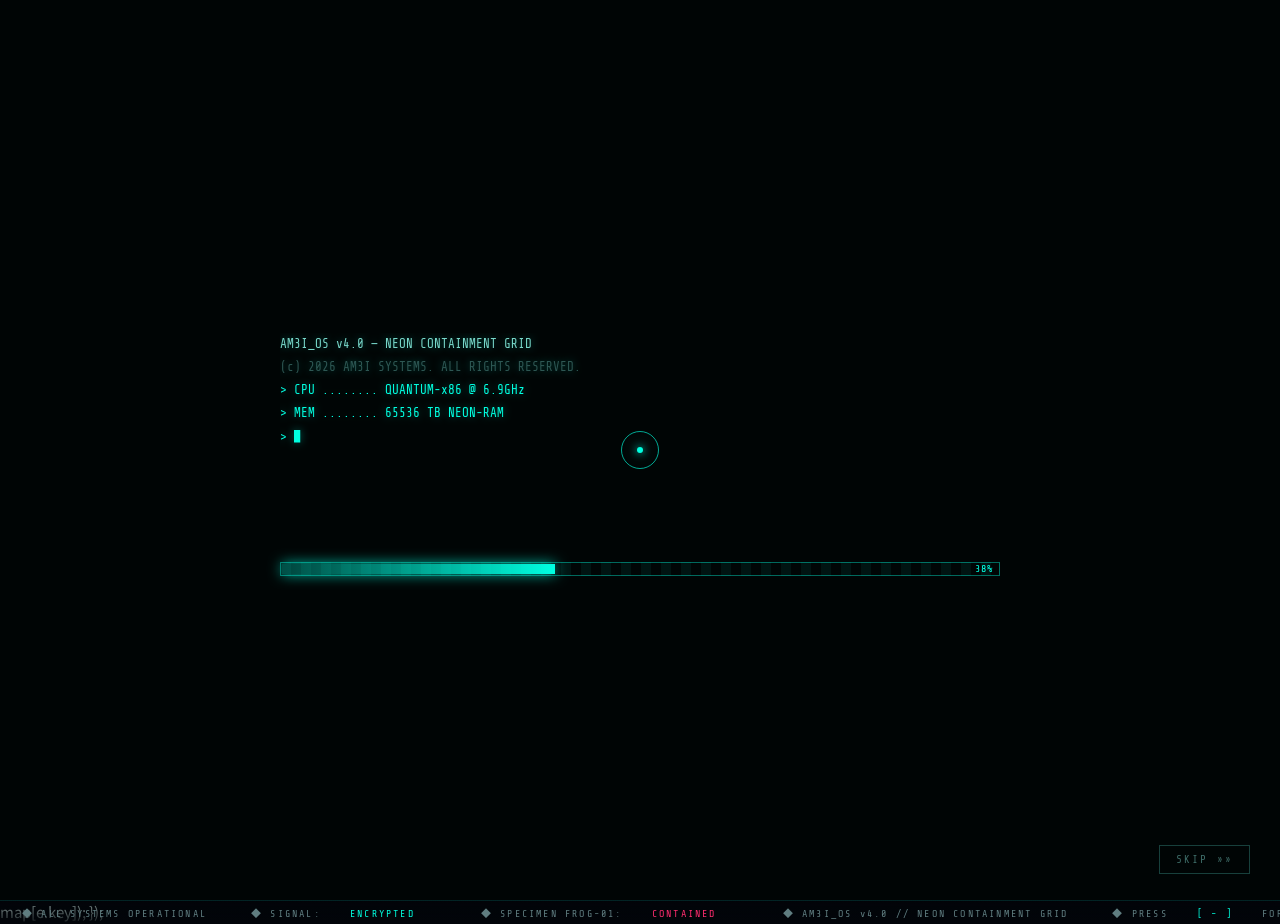
==== commit e6370c20: "All 12 subpages upgraded to v4: shared PORTAL KIT (HUD/cursor/SFX/backgrounds/transitions/konami) + " ====
--- a/index.html
+++ b/index.html
@@ -1785,9 +1785,12 @@
   setTimeout(()=>$('#fx-flash').classList.remove('go'), 600);
   document.body.classList.add('booted');
   AudioFX.init();
-  if(!AudioFX.enabled){
+  let pref = null; try{ pref = localStorage.getItem('portal_sfx'); }catch(e){}
+  if(pref !== '0' && !AudioFX.enabled){
     const on = AudioFX.toggle();
     if(on){ $('#audioToggle').textContent='SFX: ON'; $('#audioToggle').classList.add('on'); }
+  } else if(pref === '0'){
+    AudioFX.enabled = false;
   }
   AudioFX.whoosh();
   setTimeout(()=>scramble($('#nameSub'), 'A.K.A. 蛙鳴'), 1400);
@@ -2088,6 +2091,26 @@
 })();
 
 /* ============================================================
+   LINK-OUT SHUTTER — internal .html links close the curtain
+============================================================ */
+document.addEventListener('click', e=>{
+  const a = e.target.closest && e.target.closest('a[href]');
+  if(!a) return;
+  const href = a.getAttribute('href');
+  if(!href || a.target === '_blank' || e.metaKey || e.ctrlKey) return;
+  if(!/\.html?$/.test(href.split('#')[0].split('?')[0])) return;
+  e.preventDefault();
+  const sh = $('#shutter');
+  sh.classList.add('active');
+  AudioFX.whoosh();
+  requestAnimationFrame(()=>requestAnimationFrame(()=>sh.classList.add('close')));
+  setTimeout(()=>{ location.href = href; }, 420);
+});
+window.addEventListener('pageshow', e=>{
+  if(e.persisted){ const sh = $('#shutter'); sh.classList.remove('close','active'); state.transitionLock = false; }
+});
+
+/* ============================================================
    INIT / CONSOLE ART
 ============================================================ */
 window.addEventListener('load', ()=>{
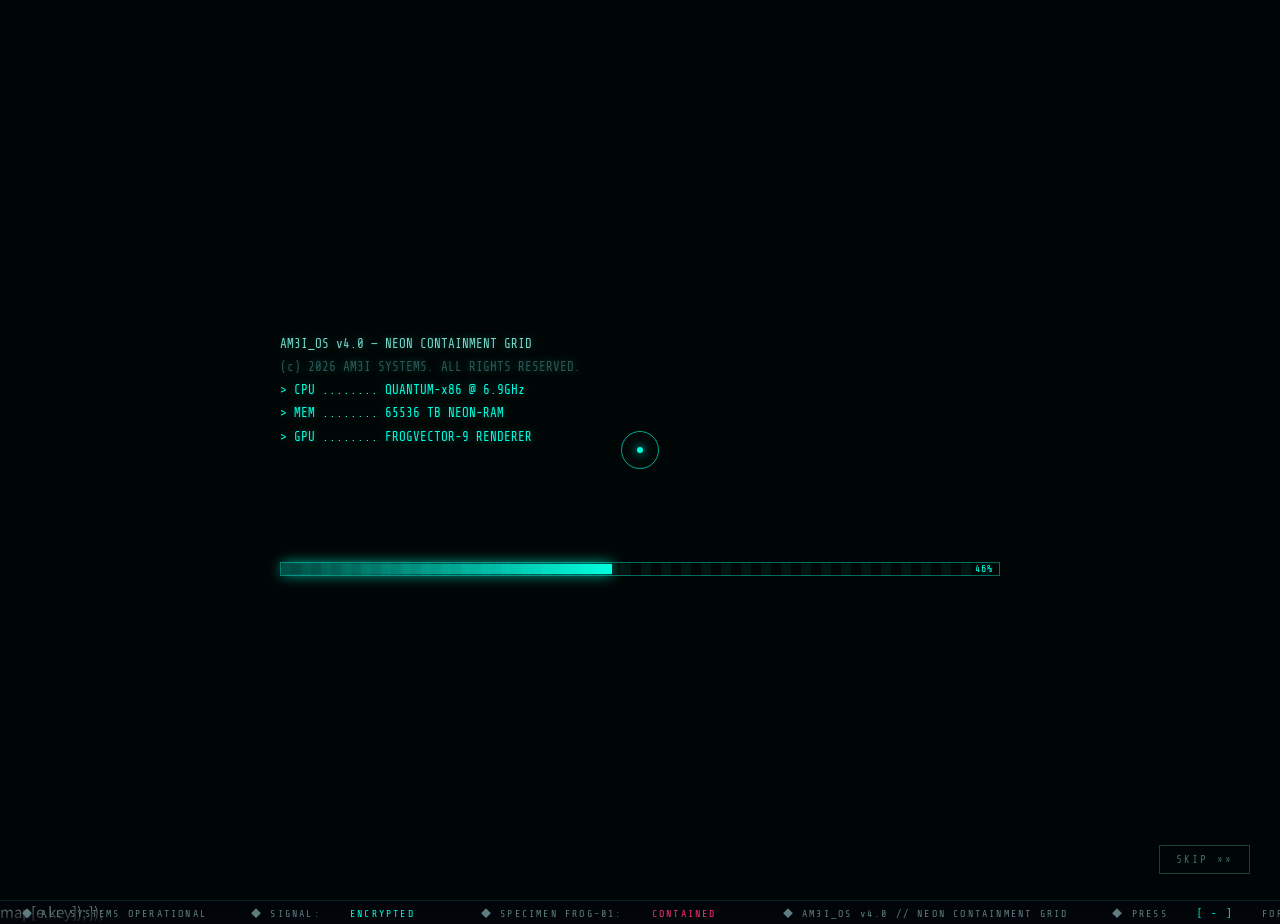
==== commit f8ca5f92: "feat(kit): cinematic transition engine (PX) + bespoke SERPENT/abyss sequences Adds a shared cinemati" ====
--- a/index.html
+++ b/index.html
@@ -903,6 +903,8 @@
   *,*::before,*::after{ animation-duration:.001s!important; animation-iteration-count:1!important; transition-duration:.15s!important; }
 }
 </style>
+<link rel="stylesheet" href="./kit/cinematic.css">
+<script src="./kit/cinematic.js"></script>
 </head>
 <body>
 
@@ -1867,9 +1869,26 @@
 function hyperDrive(){
   const warp = $('#warp'), cv = $('#warpCanvas'), cx = cv.getContext('2d');
   const msg = $('#warp-msg'), sub = $('#warpSub');
+  const PXh = window.PX, cine = !!PXh && !REDUCED;
   cv.width = innerWidth; cv.height = innerHeight;
   warp.classList.add('active');
-  document.body.style.animation = 'shake-hard .12s infinite';
+  if(cine){
+    /* the engine owns the body transform now: shake + dolly in one voice */
+    PXh.camera.shake({ amp:16, dur:2400, decay:.55, roll:1.2 });
+    document.body.animate && document.body.animate([
+      { filter:'none' },{ filter:'brightness(1.35) contrast(1.15)', offset:.3 },{ filter:'none' }
+    ], { duration:900, iterations:2 });
+  } else {
+    document.body.style.animation = 'shake-hard .12s infinite';
+  }
+  if(cine){
+    PXh.syncAccent();
+    PXh.sfx.resume(); PXh.sfx.riser(2.4);
+    PXh.caption('HYPERDRIVE', 'SPECIMEN FROG-01 // CONTAINMENT LOST', { rgb:[255,45,111] });
+    PXh.camera.tween({ scale:1.15, persp:900 }, 2100, 'iQu');
+    PXh.fx.rings({ rgb:[255,45,111], r0:30, r1:Math.max(innerWidth,innerHeight)*1.2, dur:1.6, count:4, chroma:true });
+  }
+  let _fxTick = 0;
   const stars = Array.from({length:900}, ()=>({
     x:(Math.random()-.5)*innerWidth*2, y:(Math.random()-.5)*innerHeight*2, z:Math.random()*innerWidth,
   }));
@@ -1901,6 +1920,11 @@
       cx.stroke();
     }
     cx.globalCompositeOperation = 'source-over';
+    if(cine && (++_fxTick & 1) === 0){
+      PXh.filter.set({ chroma: clamp((speed-30)/9, 0, 34), warp: clamp(speed/26, 0, 12),
+                       bright: clamp((speed-140)/700, 0, .45), sat: clamp(speed/300, 0, 1.3) });
+      if(speed>200 && Math.random()<.10) PXh.fx.bars({ rgb:[255,45,111], until:120, dur:220, max:5 });
+    }
     if(speed>8 && speed<90){ msg.style.opacity=1; sub.textContent='SPECIMEN FROG-01 CONTAINMENT BREACH'; }
     else if(speed>=90){
       msg.style.color = 'var(--bad)';
@@ -1910,8 +1934,17 @@
     }
     if(speed>300){
       cancelAnimationFrame(raf);
-      $('#whiteout').classList.add('active');
-      setTimeout(()=>{ location.href = 'secret.html'; }, 480);
+      if(cine){
+        PXh.sfx.impact(1.5); PXh.sfx.sub_drop();
+        document.body.style.animation = '';
+        PXh.filter.tween({ bright:[.5,1.6], blur:[0,5], chroma:[34,60] }, 180, 'iC');
+        PXh.veil.on();
+        if(PXh.handoff) PXh.handoff.write('warp', { rgb:[255,45,111], x:.5, y:.5 });
+        setTimeout(()=>{ location.href = 'secret.html'; }, 200);
+      } else {
+        $('#whiteout').classList.add('active');
+        setTimeout(()=>{ location.href = 'secret.html'; }, 480);
+      }
       return;
     }
     raf = requestAnimationFrame(anim);
@@ -2057,7 +2090,13 @@
     open(arg){
       const pages = { calculator:'cyber_calculator.html', polyhedra:'polyhedra_viewer.html', intersection:'intersection_lab.html',
         mathbattle:'math_battle.html', rhythm:'rhythm_echo.html', pieces:'missing_pieces.html', diary:'last_diary.html', secret:'secret.html' };
-      if(pages[arg]){ print(`opening <span class="hi">${pages[arg]}</span> ...`); setTimeout(()=>location.href=pages[arg], 500); }
+      if(pages[arg]){
+        print(`opening <span class="hi">${pages[arg]}</span> ...`);
+        setTimeout(()=>{
+          if(window.PX && !REDUCED) window.PX.go(pages[arg], MOVE_MAP[pages[arg]] || 'iris', { label:'TERMINAL // '+arg.toUpperCase(), rgb:[0,255,224] });
+          else location.href = pages[arg];
+        }, 380);
+      }
       else print(`unknown page — try: ${Object.keys(pages).join(' / ')}`, 'err');
     },
     konami(){ print(`<span class="hi">↑ ↑ ↓ ↓ ← → ← → B A</span>  — 古の暗号はポータル内どこかで効く…`, ''); },
@@ -2093,13 +2132,54 @@
 /* ============================================================
    LINK-OUT SHUTTER — internal .html links close the curtain
 ============================================================ */
+/* where each door opens from — the move is chosen by the destination's character */
+const MOVE_MAP = {
+  'secret.html':'warp', 'abyss.html':'dive', 'frog.html':'corrupt', 'cosmic_frog.html':'iris',
+  'last_diary.html':'iris', 'missing_pieces.html':'iris',
+  'math_battle.html':'warp', 'rhythm_echo.html':'warp',
+  'cyber_calculator.html':'iris', 'polyhedra_viewer.html':'iris', 'intersection_lab.html':'iris',
+};
+function moveFor(href, a){
+  return a.getAttribute('data-px') || MOVE_MAP[href.replace(/^\.\//,'')] || 'iris';
+}
+function accentOf(a){
+  const c = a.closest('.card, .frog-unit, .panel, section');
+  if(c){
+    const v = getComputedStyle(c).getPropertyValue('--c1') || getComputedStyle(c).getPropertyValue('color');
+    const m = /^#?([a-f\d]{2})([a-f\d]{2})([a-f\d]{2})$/i.exec((v||'').trim());
+    if(m) return [parseInt(m[1],16),parseInt(m[2],16),parseInt(m[3],16)];
+  }
+  return null;
+}
 document.addEventListener('click', e=>{
   const a = e.target.closest && e.target.closest('a[href]');
   if(!a) return;
   const href = a.getAttribute('href');
   if(!href || a.target === '_blank' || e.metaKey || e.ctrlKey) return;
+  if(a.hasAttribute('data-px-skip')) return;
   if(!/\.html?$/.test(href.split('#')[0].split('?')[0])) return;
   e.preventDefault();
+  if(state.transitionLock) return;
+  const PXi = window.PX;
+  if(PXi && !REDUCED && !state.alert){
+    state.transitionLock = true;
+    const r = a.getBoundingClientRect();
+    const card = a.closest('.card');
+    if(card && card.animate) card.animate([
+      { transform:'none' },
+      { transform:'translateY(-6px) scale(.985)', filter:'brightness(1.5)', offset:.2 },
+      { transform:'translateY(3px) scale(.96)', filter:'brightness(.7)' }
+    ], { duration:460, easing:'cubic-bezier(.34,1.56,.64,1)' });
+    PXi.go(href, moveFor(href, a), {
+      x: r.width ? (r.left + r.width/2)/innerWidth : .5,
+      y: r.height ? (r.top + r.height/2)/innerHeight : .5,
+      target: card,
+      label: (a.textContent||'').trim().replace(/\s+/g,' ').toUpperCase().slice(0,22),
+      rgb: accentOf(a),
+      hardTimeout: 2600
+    });
+    return;
+  }
   const sh = $('#shutter');
   sh.classList.add('active');
   AudioFX.whoosh();
--- a/kit/cinematic.css
+++ b/kit/cinematic.css
@@ -0,0 +1,160 @@
+/* ============================================================
+   PORTAL KIT v4.5 — PX cinematic layer
+   Mounts on <html> (siblings of <body>) so page filters never
+   eat the effect layers. All sizes driven by CSS custom props.
+============================================================ */
+:root{
+  --px-acc:#00ffe0;
+  --px-acc-rgb:0,255,224;
+  --px-font-d:'Orbitron','Noto Sans JP',sans-serif;
+  --px-font-m:'Share Tech Mono','Noto Sans JP',monospace;
+}
+#px-defs{ position:absolute; width:0; height:0; overflow:hidden; }
+
+/* ---------- stage hooks ---------- */
+html.px-fx  body{ filter:var(--px-filter,none); }
+html.px-cam body{ transform:var(--px-cam,none); transform-origin:var(--px-cam-o,50% 50%); }
+/* perf hints are only ever live while a move is actually running */
+html.px-active body{ will-change: transform, filter; backface-visibility:hidden; }
+html.px-active{ overflow:hidden; }
+html.px-active body *{ animation-play-state:paused!important; }
+html.px-active{ cursor:progress; }
+
+/* ---------- rig ---------- */
+#px-rig{ position:fixed; inset:0; z-index:2147483000; pointer-events:none; }
+#px-rig>*{ position:absolute; inset:0; }
+/* deliberate stack: veil < shards < iris < fx < atmosphere < light < type */
+#px-veil{ z-index:1; } #px-shards{ z-index:3; } #px-iris{ z-index:4; }
+#px-fx{ z-index:5; width:100%; height:100%; opacity:1; mix-blend-mode:screen; }
+#px-scan{ z-index:6; } #px-trails{ z-index:6; } #px-noise{ z-index:6; }
+#px-bloom{ z-index:7; } #px-flash{ z-index:8; }
+#px-cap{ z-index:9; } #px-rail{ z-index:9; }
+
+/* scan sweep used during transitions */
+#px-scan{ opacity:0; transition:opacity .3s; pointer-events:none; overflow:hidden; }
+#px-scan::after{
+  content:""; position:absolute; left:0; right:0; height:22vh;
+  background:linear-gradient(to bottom, transparent, rgba(var(--px-acc-rgb),.10) 45%, rgba(255,255,255,.22) 50%, rgba(var(--px-acc-rgb),.10) 55%, transparent);
+  transform:translateY(-140%);
+}
+html.px-active #px-scan{ opacity:1; }
+html.px-active #px-scan::after{ animation:px-sweep 1.05s cubic-bezier(.55,0,.45,1) infinite; }
+@keyframes px-sweep{ to{ transform:translateY(560%); } }
+
+#px-trails{ opacity:0; pointer-events:none; transition:opacity .25s; }
+html.px-active #px-trails{
+  opacity:1;
+  background:repeating-linear-gradient(to bottom, rgba(var(--px-acc-rgb),.035) 0 2px, transparent 2px 5px);
+  mix-blend-mode:overlay;
+}
+
+#px-noise{
+  opacity:0; mix-blend-mode:screen; pointer-events:none; transition:opacity .25s;
+  background-image:url("data:image/svg+xml,%3Csvg xmlns='http://www.w3.org/2000/svg' width='220' height='220'%3E%3Cfilter id='n'%3E%3CfeTurbulence type='fractalNoise' baseFrequency='.9' numOctaves='3' stitchTiles='stitch'/%3E%3C/filter%3E%3Crect width='220' height='220' filter='url(%23n)'/%3E%3C/svg%3E");
+}
+html.px-active #px-noise{ opacity:.085; animation:px-grain .42s steps(3) infinite; }
+@keyframes px-grain{
+  0%{ transform:translate3d(0,0,0) } 25%{ transform:translate3d(-3%,2%,0) }
+  50%{ transform:translate3d(2%,-3%,0) } 75%{ transform:translate3d(-2%,-2%,0) } 100%{ transform:translate3d(3%,1%,0) }
+}
+
+/* ---------- shards ---------- */
+#px-shards{ opacity:0; pointer-events:none; }
+#px-shards.on{ opacity:1; }
+#px-shards .px-clone, #px-shards .px-clone *{ animation:none!important; transition:none!important; }
+#px-shards .px-ghost{ opacity:0; pointer-events:none; }
+
+/* ---------- iris ---------- */
+#px-iris{
+  --x:50%; --y:50%; --r:1; --e:.07; --glow:1; --tint:#000;
+  opacity:0; transition:opacity .12s linear; pointer-events:none;
+}
+#px-iris.on{ opacity:1; }
+#px-iris::before{
+  content:""; position:absolute; inset:0;
+  background:radial-gradient(circle at var(--x) var(--y),
+    rgba(0,0,0,0) 0,
+    rgba(0,0,0,0) calc(var(--r) * 78vmin - var(--e) * 78vmin),
+    var(--tint) calc(var(--r) * 78vmin),
+    var(--tint) 140vmax);
+}
+#px-iris .core{
+  position:absolute; left:var(--x); top:var(--y);
+  width:calc(var(--r) * 156vmin); height:calc(var(--r) * 156vmin);
+  margin-left:calc(var(--r) * -78vmin); margin-top:calc(var(--r) * -78vmin);
+  border-radius:50%;
+  box-shadow:0 0 calc(var(--glow) * 60px) calc(var(--glow) * 8px) rgba(var(--px-acc-rgb),.45),
+             inset 0 0 calc(var(--glow) * 70px) rgba(var(--px-acc-rgb),.3);
+}
+#px-iris .ring{
+  position:absolute; left:var(--x); top:var(--y);
+  width:calc(var(--r) * 156vmin); height:calc(var(--r) * 156vmin);
+  margin-left:calc(var(--r) * -78vmin); margin-top:calc(var(--r) * -78vmin);
+  border-radius:50%; border:1.5px solid rgba(var(--px-acc-rgb),.85);
+  box-shadow:0 0 26px rgba(var(--px-acc-rgb),.6), inset 0 0 40px rgba(var(--px-acc-rgb),.28);
+}
+
+/* ---------- flashes ---------- */
+#px-flash{ background:var(--c,#fff); opacity:0; mix-blend-mode:screen; pointer-events:none; }
+#px-flash.go{ animation:px-flash var(--dur,420ms) cubic-bezier(.16,1,.3,1) forwards; }
+@keyframes px-flash{ 0%{opacity:0} 7%{opacity:var(--peak,.92)} 22%{opacity:calc(var(--peak,.92) * .25)} 34%{opacity:var(--peak,.92)} 100%{opacity:0} }
+
+#px-bloom{ opacity:0; mix-blend-mode:screen; }
+#px-bloom.go{ animation:px-bloom var(--dur,700ms) cubic-bezier(.16,1,.3,1) forwards; }
+#px-bloom{ background:radial-gradient(circle at var(--x,50%) var(--y,50%), var(--c,#fff) 0%, transparent 46%); }
+@keyframes px-bloom{ 0%{opacity:0; transform:scale(.2)} 16%{opacity:var(--peak,.7)} 100%{opacity:0; transform:scale(2.3)} }
+
+#px-veil{ background:#000; opacity:0; }
+html.px-entering #px-veil{ pointer-events:auto; }
+html.px-entering body{ will-change:transform,filter; }
+#px-veil.on{ opacity:1; }
+#px-veil.in{ opacity:1; transition:opacity var(--dur,380ms) cubic-bezier(.7,0,.84,0); }
+#px-veil.fade{ opacity:0; transition:opacity var(--dur,420ms) cubic-bezier(.16,1,.3,1); }
+
+/* ---------- caption (diegetic titles) ---------- */
+#px-cap{
+  inset:auto 0 8vh 0; display:flex; flex-direction:column; align-items:center; gap:.5rem;
+  opacity:0; transition:opacity .28s ease-out; text-align:center; padding:0 6vw;
+}
+#px-cap.on{ opacity:1; }
+#px-cap[data-align="left"]{ align-items:flex-start; text-align:left; padding-left:max(5vw,26px); }
+#px-cap .m{
+  font-family:var(--px-font-d); font-weight:900; font-size:clamp(1.15rem,4.4vw,2.5rem);
+  letter-spacing:.4em; color:var(--c,var(--px-acc)); text-shadow:0 0 26px currentColor, 0 0 70px rgba(var(--px-acc-rgb),.4);
+  white-space:pre-wrap;
+}
+#px-cap .m.go{ animation:px-cap-in .6s cubic-bezier(.16,1,.3,1) both; }
+#px-cap .s{
+  font-family:var(--px-font-m); font-weight:400; font-size:clamp(.6rem,1.5vw,.82rem);
+  letter-spacing:.42em; color:#8fb8b2; text-shadow:0 0 14px rgba(0,0,0,.8);
+}
+#px-cap .s.go{ animation:px-cap-in .75s cubic-bezier(.16,1,.3,1) .08s both; }
+@keyframes px-cap-in{
+  0%{ opacity:0; letter-spacing:1.1em; filter:blur(9px); transform:translateY(10px) }
+  45%{ opacity:1; filter:blur(0) }
+  60%{ opacity:.35 } 68%{ opacity:1 }
+  100%{ opacity:1; letter-spacing:.4em; transform:translateY(0) }
+}
+
+/* ---------- progress rail ---------- */
+#px-rail{
+  inset:auto 0 0 0; height:30px; display:flex; align-items:center; gap:12px;
+  padding:0 max(3vw,18px) 8px; font-family:var(--px-font-m); font-size:10px; letter-spacing:.28em;
+  color:#7ba79f; opacity:0; transition:opacity .3s;
+}
+#px-rail.on{ opacity:1; }
+#px-rail .a{
+  flex:1; height:3px; position:relative; background:rgba(var(--px-acc-rgb),.14); overflow:hidden;
+}
+#px-rail .a::after{
+  content:""; position:absolute; left:0; top:0; bottom:0; width:var(--w,0%);
+  background:linear-gradient(90deg, rgba(var(--px-acc-rgb),.2), var(--px-acc));
+  box-shadow:0 0 16px var(--px-acc); transition:width .1s linear;
+}
+#px-rail .lbl{ color:var(--px-acc); }
+#px-rail .pct{ min-width:74px; text-align:right; }
+
+@media (prefers-reduced-motion:reduce){
+  #px-rig{ display:none!important; }
+  html.px-fx body, html.px-cam body{ filter:none!important; transform:none!important; }
+}
